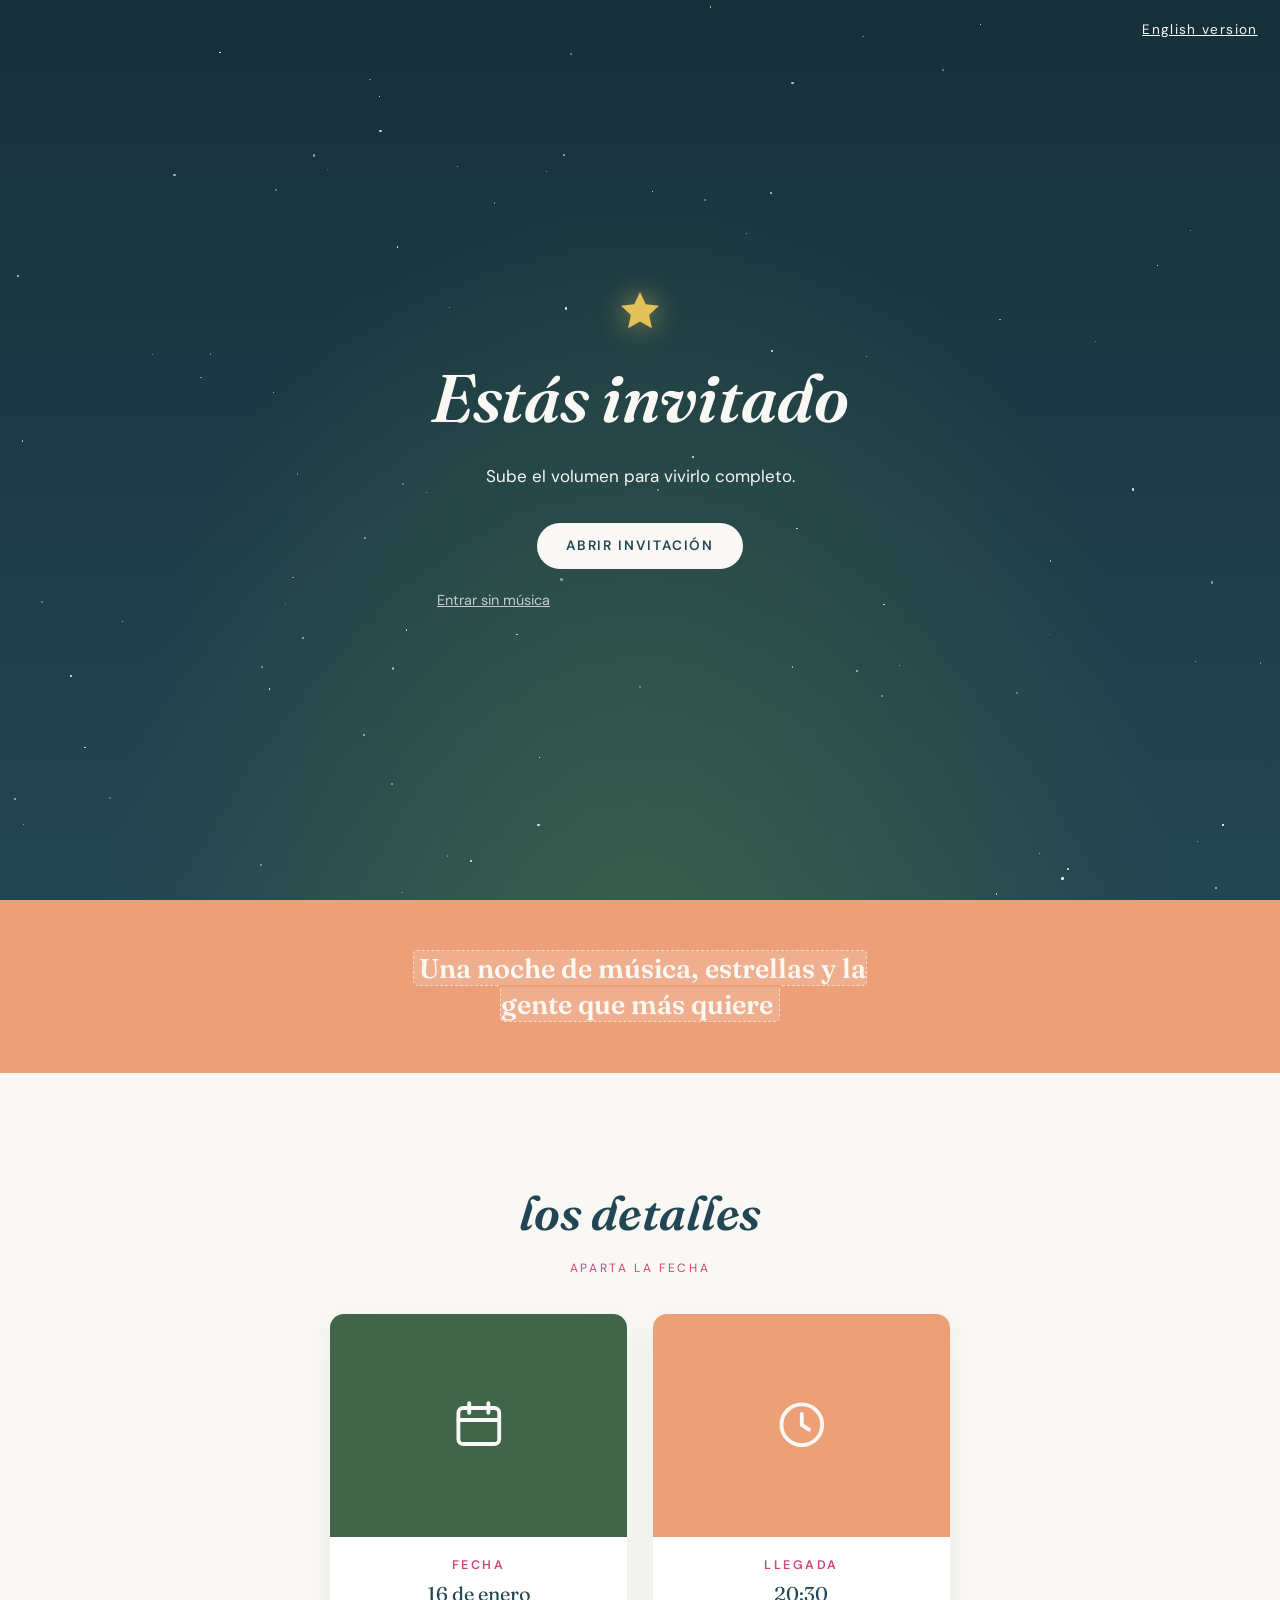
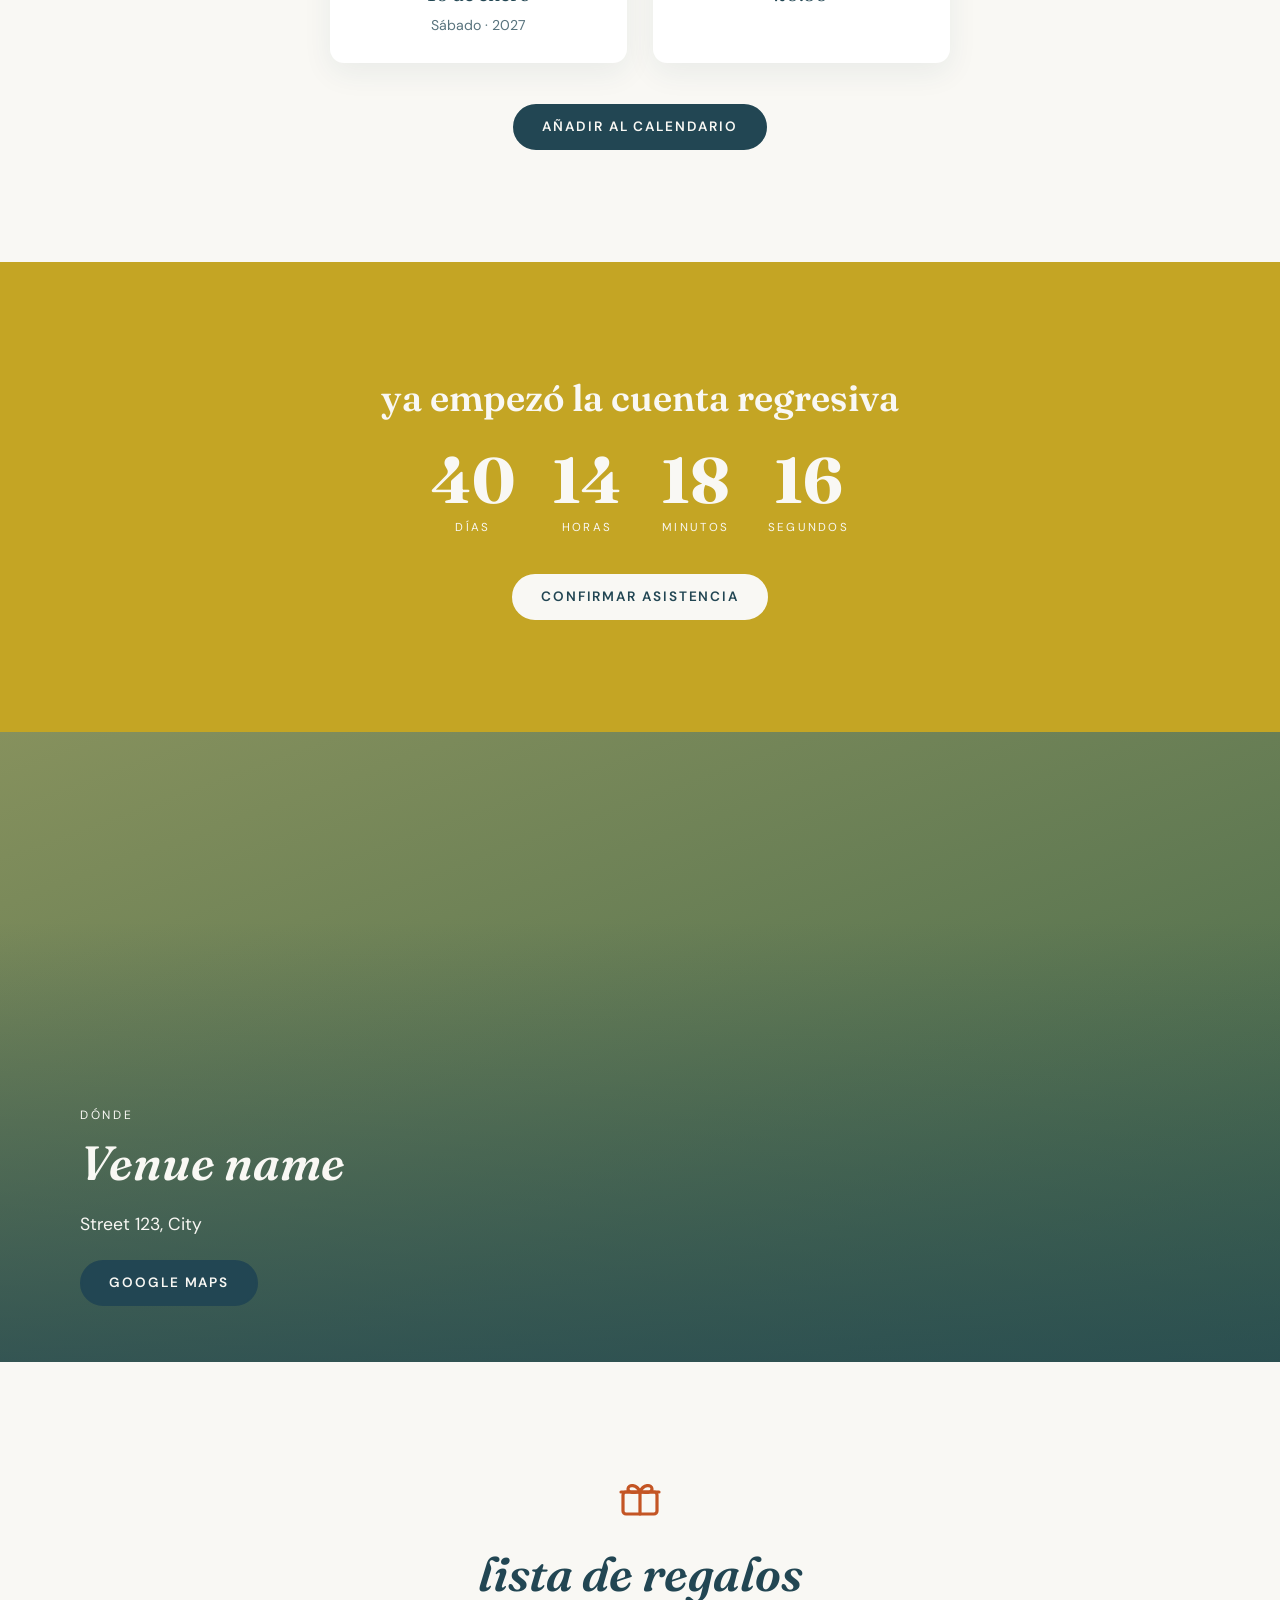
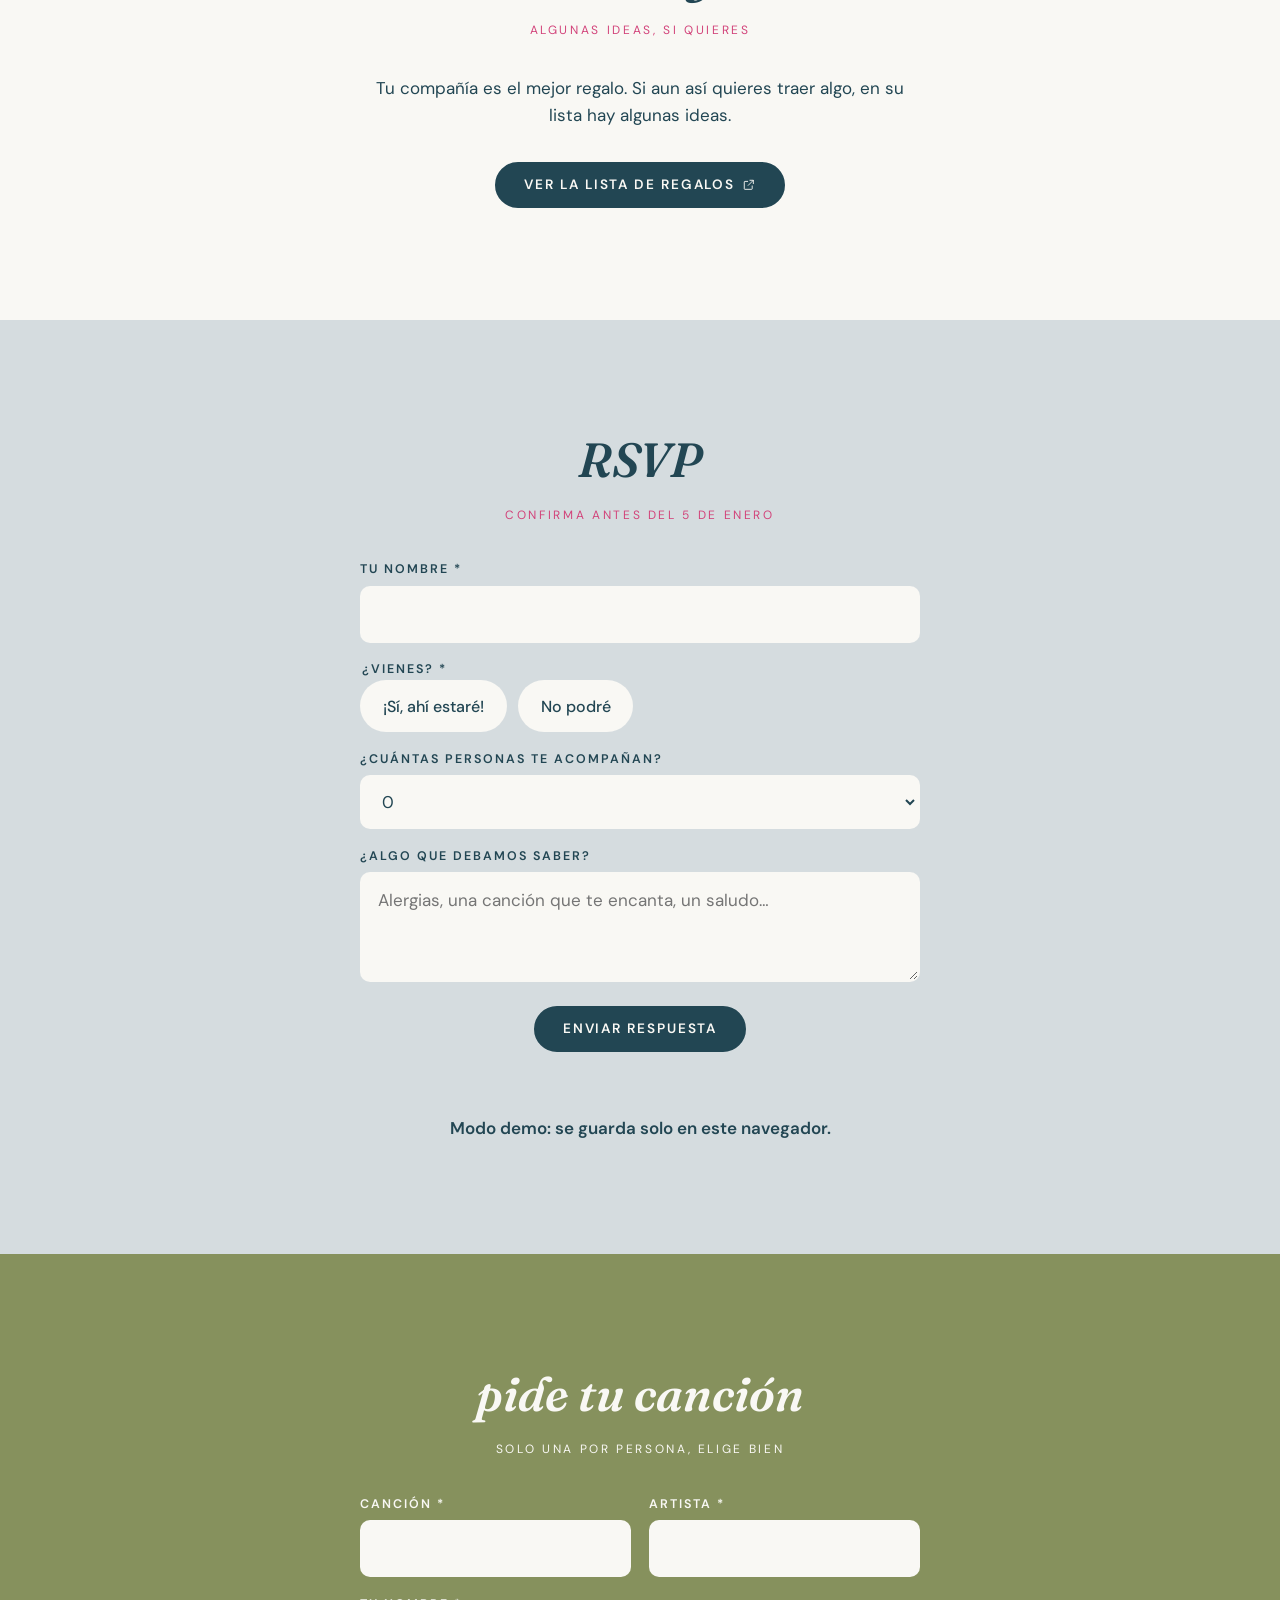
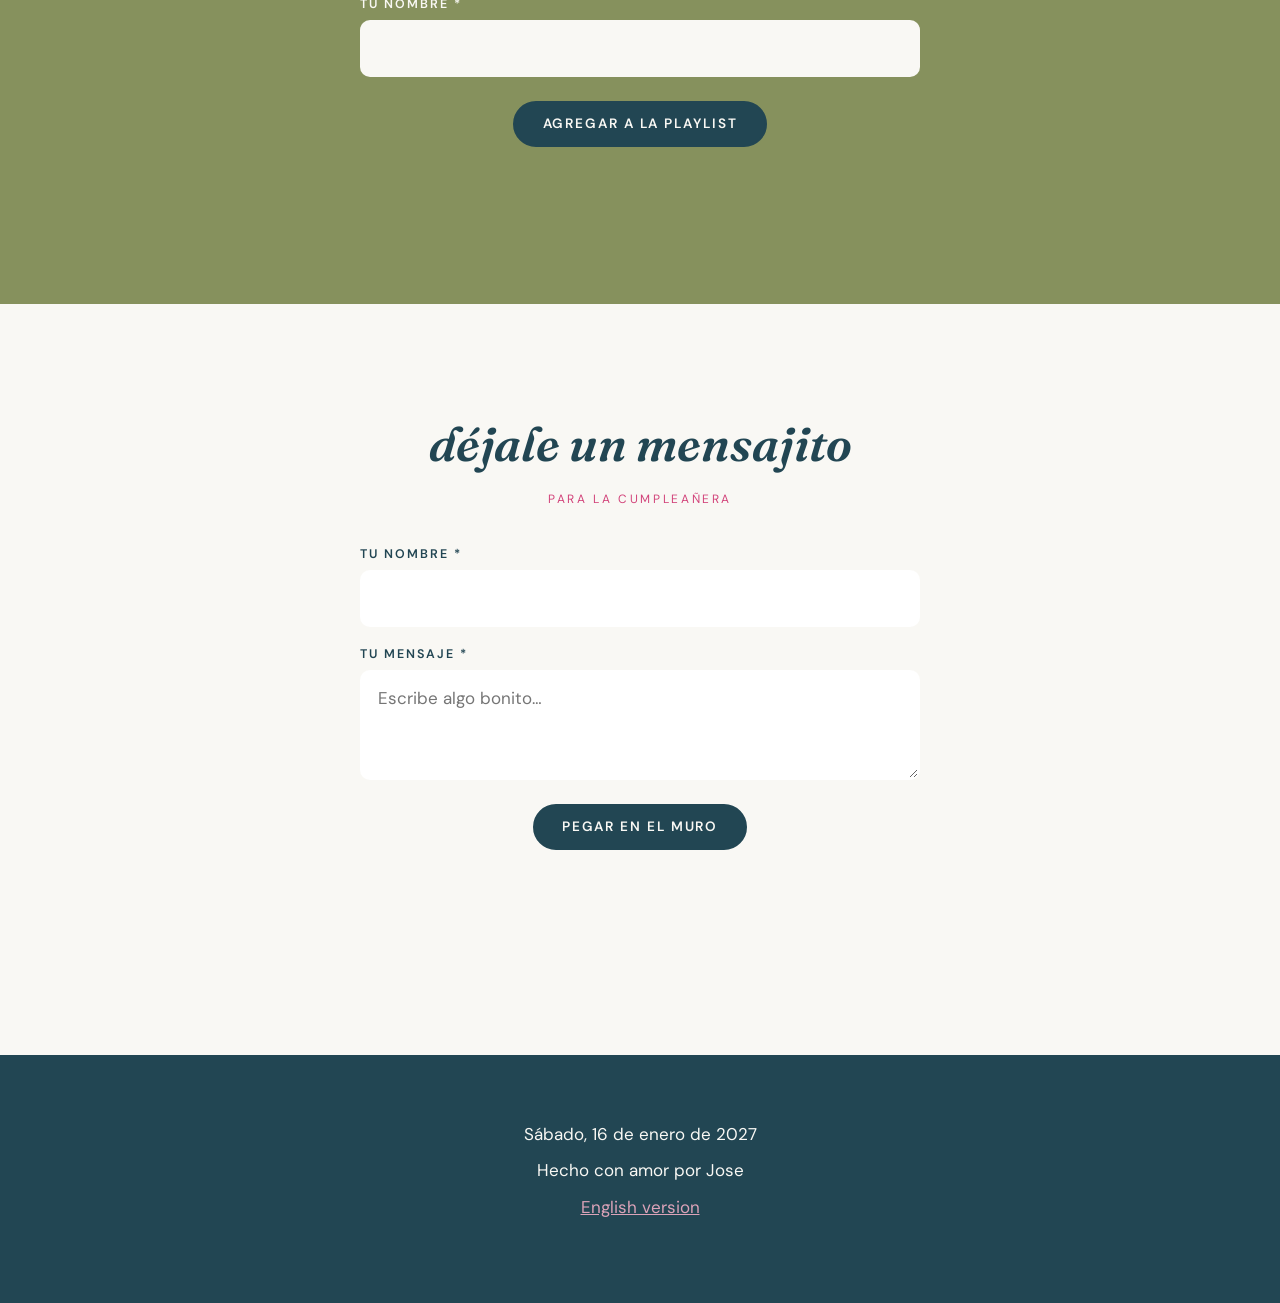
==== es/index.html @ b6fde1c5 "Night-sky landing, real event details, YouTube song, reCAPTCHA - Splash and hero: night sky with twi" ====
<!DOCTYPE html>
<html lang="es" data-root="../">
<head>
  <meta charset="utf-8">
  <meta name="viewport" content="width=device-width, initial-scale=1">
  <title>Cumpleaños de Gabs</title>
  <meta name="description" content="Estás invitado a celebrar el cumpleaños de Gabs.">
  <meta property="og:title" content="Cumpleaños de Gabs">
  <meta property="og:description" content="Estás invitado a celebrar el cumpleaños de Gabs.">
  <meta property="og:image" content="../assets/img/hero.jpg">
  <link rel="alternate" hreflang="en" href="../">
  <link rel="alternate" hreflang="es" href="../es/">
  <link rel="icon" href="data:image/svg+xml,%3Csvg xmlns='http://www.w3.org/2000/svg' viewBox='0 0 24 24'%3E%3Ccircle cx='12' cy='12' r='12' fill='%23224653'/%3E%3Cpath fill='%23E4C259' d='M12 4.5l2.2 4.6 5 .6-3.7 3.5 1 5L12 15.7l-4.5 2.5 1-5-3.7-3.5 5-.6z'/%3E%3C/svg%3E">
  <link rel="preconnect" href="https://fonts.googleapis.com">
  <link rel="preconnect" href="https://fonts.gstatic.com" crossorigin>
  <link href="https://fonts.googleapis.com/css2?family=DM+Sans:opsz,wght@9..40,400;9..40,500;9..40,600;9..40,700&family=Fraunces:ital,opsz,wght@0,9..144,500;0,9..144,600;1,9..144,500;1,9..144,600&display=swap" rel="stylesheet">
  <link rel="stylesheet" href="../styles.css">
</head>
<body>
  <!-- Shared icons, reused with <use href="#name"> -->
  <svg width="0" height="0" style="position:absolute" aria-hidden="true">
    <symbol id="star" viewBox="0 0 24 24"><path fill="currentColor" d="M12 2.5l2.9 6.1 6.6.8-4.9 4.6 1.3 6.6L12 17.3l-5.9 3.3 1.3-6.6-4.9-4.6 6.6-.8z"/></symbol>
    <symbol id="i-calendar" viewBox="0 0 24 24"><rect x="3.5" y="5" width="17" height="15" rx="2"/><path d="M3.5 10h17M8 3v4M16 3v4"/></symbol>
    <symbol id="i-clock" viewBox="0 0 24 24"><circle cx="12" cy="12" r="8.5"/><path d="M12 7.5V12l3 2"/></symbol>
    <symbol id="i-gift" viewBox="0 0 24 24"><rect x="3.5" y="9" width="17" height="11" rx="1.5"/><path d="M2.5 9h19M12 9v11M12 9c-1.5-4-6-4-6-1.5S10 9 12 9zm0 0c1.5-4 6-4 6-1.5S14 9 12 9z"/></symbol>
    <symbol id="i-check" viewBox="0 0 24 24"><circle cx="12" cy="12" r="9"/><path d="M8 12.5l2.7 2.7L16 9.8"/></symbol>
    <symbol id="i-note" viewBox="0 0 24 24"><path d="M9 18V5l11-2v13"/><circle cx="6.5" cy="18" r="2.5"/><circle cx="17.5" cy="16" r="2.5"/></symbol>
    <symbol id="i-external" viewBox="0 0 24 24"><path d="M14 4h6v6M20 4l-9 9M18 14v5a1 1 0 0 1-1 1H5a1 1 0 0 1-1-1V7a1 1 0 0 1 1-1h5"/></symbol>
  </svg>

  <!-- ===== Splash: the tap here is what lets the song play ===== -->
  <div class="splash" id="splash" role="dialog" aria-modal="true" aria-labelledby="splash-title">
    <div class="sky" data-stars="90" data-shooting="4" aria-hidden="true"></div>
    <a class="lang" href="../" hreflang="en">English version</a>
    <div>
      <svg class="star-icon" aria-hidden="true"><use href="#star"/></svg>
      <h1 id="splash-title">Estás invitado</h1>
      <p>Sube el volumen para vivirlo completo.</p>
      <button class="btn" id="enter" type="button">Abrir invitación</button>
      <button class="skip" id="enter-silent" type="button">Entrar sin música</button>
    </div>
  </div>

  <header class="topbar">
    <a class="brand" href="#top">Gabs</a>
    <nav aria-label="Secciones">
      <a href="#details">Detalles</a>
      <a href="#location">Ubicación</a>
      <a href="#gifts">Regalos</a>
      <a href="#rsvp">RSVP</a>
      <a href="#wall">Mensajitos</a>
      <a class="lang-switch" href="../" hreflang="en">EN</a>
    </nav>
  </header>

  <button class="music-btn paused" id="music-btn" type="button" aria-label="Reproducir o pausar la música" aria-pressed="false" hidden>
    <span class="bars" aria-hidden="true"><i></i><i></i><i></i></span>
  </button>

  <main id="top">
    <!-- ===== Portada ===== -->
    <section class="hero">
      <div class="hero-bg" aria-hidden="true"></div>
      <div class="sky" data-stars="70" data-shooting="3" aria-hidden="true"></div>
      <div class="hero-inner">
        <p class="kicker reveal">Acompáñanos a celebrar</p>
        <h1 class="reveal zoom" style="--i:1">Gabs</h1>
        <p class="sub reveal" style="--i:2"><span data-cfg="fullDate">Fecha por anunciar</span></p>
        <a class="btn ghost reveal" style="--i:3" href="#rsvp">Confirmar</a>
      </div>
      <a class="scroll-cue" href="#details" aria-label="Bajar">
        <svg viewBox="0 0 24 24" fill="none" stroke="currentColor" stroke-width="2" stroke-linecap="round" stroke-linejoin="round"><path d="M6 9l6 6 6-6"/></svg>
      </a>
    </section>

    <!-- ===== Tagline band ===== -->
    <section class="band band-honey">
      <div class="wrap">
        <p class="big reveal"><span class="ph">Una noche de música, estrellas y la gente que más quiere</span></p>
      </div>
    </section>

    <!-- ===== Details ===== -->
    <section class="pad" id="details">
      <div class="wrap">
        <h2 class="reveal">los detalles</h2>
        <span class="eyebrow reveal">aparta la fecha</span>
        <div class="cards">
          <article class="card reveal" style="--i:0">
            <div class="card-top"><svg class="icon" aria-hidden="true"><use href="#i-calendar"/></svg></div>
            <div class="card-body">
              <h3>Fecha</h3>
              <p data-cfg="date">Fecha por anunciar</p>
              <small data-cfg="weekday"></small>
            </div>
          </article>
          <article class="card reveal" style="--i:1">
            <div class="card-top"><svg class="icon" aria-hidden="true"><use href="#i-clock"/></svg></div>
            <div class="card-body">
              <h3>Llegada</h3>
              <p data-cfg="time">Hora por anunciar</p>
              <small class="until">hasta las <span data-cfg="timeEnd"></span></small>
            </div>
          </article>
        </div>
        <div class="details-cta reveal">
          <button class="btn" id="add-cal" type="button">Añadir al calendario</button>
        </div>
      </div>
    </section>

    <!-- ===== Countdown band ===== -->
    <section class="band band-gorse pad">
      <div class="wrap">
        <p class="big reveal">ya empezó la cuenta regresiva</p>
        <div class="countdown" id="countdown" aria-live="off"></div>
        <a class="btn reveal" href="#rsvp">Confirmar asistencia</a>
      </div>
    </section>

    <!-- ===== Location ===== -->
    <section id="location">
      <div class="location-photo">
        <div class="wrap">
          <span class="eyebrow reveal from-left">dónde</span>
          <h2 class="reveal from-left" style="--i:1" data-cfg="venue">Nombre del lugar</h2>
          <p class="reveal from-left" style="--i:2" data-cfg="address">Dirección por anunciar</p>
          <div class="btn-row reveal from-left" style="--i:3">
            <a class="btn" id="gmaps" href="#" target="_blank" rel="noopener">Google Maps</a>
            <a class="btn ghost" id="waze" href="#" target="_blank" rel="noopener">Waze</a>
          </div>
        </div>
      </div>
      <iframe class="map" id="map" title="Mapa de la fiesta" loading="lazy" referrerpolicy="no-referrer-when-downgrade"></iframe>
    </section>

    <!-- ===== Gifts ===== -->
    <section id="gifts" class="pad">
      <div class="wrap gifts-box">
        <svg class="icon gift-icon reveal pop" aria-hidden="true"><use href="#i-gift"/></svg>
        <h2 class="reveal">lista de regalos</h2>
        <span class="eyebrow reveal">algunas ideas, si quieres</span>
        <p class="reveal">Tu compañía es el mejor regalo. Si aun así quieres traer algo, en su lista hay algunas ideas.</p>
        <a class="btn reveal" id="wishlist-link" href="#" target="_blank" rel="noopener">Ver la lista de regalos <svg class="icon" aria-hidden="true"><use href="#i-external"/></svg></a>
      </div>
    </section>

    <!-- ===== RSVP ===== -->
    <section id="rsvp" class="band-birch pad">
      <div class="wrap form-box">
        <h2 class="reveal">RSVP</h2>
        <span class="eyebrow reveal">confirma antes del <span data-cfg="rsvpBy"></span></span>
        <form class="form reveal" id="rsvp-form" novalidate>
          <div class="field">
            <label for="rsvp-name">Tu nombre *</label>
            <input id="rsvp-name" name="name" required maxlength="80" autocomplete="name">
          </div>
          <fieldset class="field">
            <legend>¿Vienes? *</legend>
            <div class="choices">
              <label><input type="radio" name="attending" value="yes" required><span>¡Sí, ahí estaré!</span></label>
              <label><input type="radio" name="attending" value="no"><span>No podré</span></label>
            </div>
          </fieldset>
          <div class="field" id="rsvp-guests-field">
            <label for="rsvp-guests">¿Cuántas personas te acompañan?</label>
            <select id="rsvp-guests" name="guests">
              <option value="0">0</option><option value="1">1</option><option value="2">2</option><option value="3">3</option><option value="4">4</option>
            </select>
          </div>
          <div class="field">
            <label for="rsvp-note">¿Algo que debamos saber?</label>
            <textarea id="rsvp-note" name="note" maxlength="500" placeholder="Alergias, una canción que te encanta, un saludo…"></textarea>
          </div>
          <div class="captcha"></div>
          <button class="btn" type="submit">Enviar respuesta</button>
          <p class="form-msg" aria-live="polite"></p>
          <p class="form-msg demo-note" hidden></p>
        </form>
        <div class="thanks" aria-live="polite">
          <svg class="icon" aria-hidden="true"><use href="#i-check"/></svg>
          <h2>¡gracias!</h2>
          <p>Tu respuesta quedó guardada. ¡Nos vemos pronto!</p>
        </div>
      </div>
    </section>

    <!-- ===== Song requests ===== -->
    <section id="songs" class="band-willow pad">
      <div class="wrap form-box">
        <h2 class="reveal">pide tu canción</h2>
        <span class="eyebrow reveal">solo una por persona, elige bien</span>
        <form class="form reveal" id="song-form" novalidate>
          <div class="row">
            <div class="field">
              <label for="song-title">Canción *</label>
              <input id="song-title" name="title" required maxlength="100">
            </div>
            <div class="field">
              <label for="song-artist">Artista *</label>
              <input id="song-artist" name="artist" required maxlength="100">
            </div>
          </div>
          <div class="field">
            <label for="song-name">Tu nombre *</label>
            <input id="song-name" name="name" required maxlength="80" autocomplete="name">
          </div>
          <div class="captcha"></div>
          <button class="btn" type="submit">Agregar a la playlist</button>
          <p class="form-msg" aria-live="polite"></p>
        </form>
        <div class="thanks" aria-live="polite">
          <svg class="icon" aria-hidden="true"><use href="#i-check"/></svg>
          <p>Tu canción ya está en la lista. ¡Nos vemos en la pista!</p>
        </div>
        <ul class="song-list" id="song-list" aria-label="Canciones pedidas"></ul>
      </div>
    </section>

    <!-- ===== Note wall ===== -->
    <section id="wall" class="pad">
      <div class="wrap">
        <h2 class="reveal">déjale un mensajito</h2>
        <span class="eyebrow reveal">para la cumpleañera</span>
        <form class="form wall-form reveal" id="wall-form" novalidate>
          <div class="field">
            <label for="wall-name">Tu nombre *</label>
            <input id="wall-name" name="name" required maxlength="80" autocomplete="name">
          </div>
          <div class="field">
            <label for="wall-msg">Tu mensaje *</label>
            <textarea id="wall-msg" name="message" required maxlength="400" placeholder="Escribe algo bonito…"></textarea>
          </div>
          <div class="captcha"></div>
          <button class="btn" type="submit">Pegar en el muro</button>
          <p class="form-msg" aria-live="polite"></p>
        </form>
        <div class="wall" id="wall-notes"></div>
      </div>
    </section>
  </main>

  <footer class="site-footer">
    <p data-cfg="fullDate">Fecha por anunciar</p>
    <p>Hecho con amor por Jose</p>
    <p><a href="../" hreflang="en">English version</a></p>
  </footer>

  <script src="../config.js"></script>
  <script src="../main.js"></script>
</body>
</html>
---- styles.css ----
/* ==========================================================
   Gabs' birthday — styles
   Palette (from the reference card)
   ========================================================== */
:root {
  --hawthorn: #F9F8F4;   /* page background, cards */
  --ivy: #40654A;        /* location, card, focus */
  --gorse: #C4A524;      /* countdown band */
  --cowslip: #E4C259;    /* card, song icons */
  --birch: #D5DCDF;      /* RSVP band */
  --honeysuckle: #ED9F77;/* tagline band, card */
  --dogrose: #DCA3B9;    /* accent: footer links */
  --blackthorn: #224653; /* PRIMARY: headings, buttons, text, footer */
  --foxglove: #D2437A;   /* ACCENT only: eyebrows, hovers, small details */
  --willow: #86915D;     /* song band */
  --rowan: #E65855;      /* hover, accents */
  --copper: #C45524;     /* about heading */

  --font-display: "Fraunces", Georgia, serif;
  --font-body: "DM Sans", system-ui, sans-serif;
  --max: 1120px;
  --radius: 14px;
}

*, *::before, *::after { box-sizing: border-box; }
html { scroll-behavior: smooth; }
body {
  margin: 0;
  font-family: var(--font-body);
  font-size: 17px;
  line-height: 1.6;
  color: var(--blackthorn);
  background: var(--hawthorn);
  -webkit-font-smoothing: antialiased;
}
body.locked { overflow: hidden; }
img { max-width: 100%; display: block; }
[hidden] { display: none !important; }
a { color: var(--blackthorn); }
a:hover { color: var(--foxglove); }

h1, h2, h3 { font-family: var(--font-display); font-weight: 600; line-height: 1.15; margin: 0 0 .4em; }
h2 { font-size: clamp(2rem, 4.5vw, 3rem); font-style: italic; color: var(--blackthorn); text-align: center; }
.eyebrow {
  display: block; text-align: center; text-transform: uppercase;
  letter-spacing: .22em; font-size: .75rem; color: var(--foxglove); opacity: .8; margin-bottom: 2.2rem;
}
.wrap { width: min(var(--max), 100% - 2.5rem); margin-inline: auto; }
section { position: relative; }
.pad { padding: clamp(4rem, 9vw, 7rem) 0; }

/* ---------- buttons ---------- */
.btn {
  display: inline-flex; align-items: center; gap: .5em;
  font: 600 .85rem/1 var(--font-body); letter-spacing: .14em; text-transform: uppercase;
  padding: 1.05em 2em; border-radius: 999px; border: 2px solid var(--blackthorn);
  background: var(--blackthorn); color: var(--hawthorn); cursor: pointer; text-decoration: none;
  transition: transform .25s ease, background .25s ease, border-color .25s ease, color .25s ease;
}
.btn:hover { background: var(--foxglove); border-color: var(--foxglove); color: var(--hawthorn); transform: translateY(-2px); }
.btn.ghost { background: transparent; color: inherit; border-color: currentColor; }
.btn.ghost:hover { background: var(--hawthorn); color: var(--blackthorn); border-color: var(--hawthorn); }
.btn:disabled { opacity: .55; cursor: wait; transform: none; }
.btn-row { display: flex; flex-wrap: wrap; gap: .8rem; justify-content: center; }

/* ---------- icons ---------- */
.icon, .star-icon { width: 1em; height: 1em; display: inline-block; }
.icon { fill: none; stroke: currentColor; stroke-width: 1.6; stroke-linecap: round; stroke-linejoin: round; }

/* ---------- splash ---------- */
.splash {
  position: fixed; inset: 0; z-index: 100;
  display: grid; place-items: center; text-align: center; padding: 2rem;
  color: var(--hawthorn);
  background:
    radial-gradient(ellipse at 50% 115%, rgba(64, 101, 74, .85), transparent 60%),
    linear-gradient(180deg, #16303a, var(--blackthorn));
  overflow: hidden;
  transition: opacity .9s ease, visibility .9s ease;
}
.splash > div:not(.sky) { position: relative; z-index: 1; }
.splash.gone { opacity: 0; visibility: hidden; }
.splash .star-icon { font-size: 3rem; color: var(--cowslip); filter: drop-shadow(0 0 14px rgba(228, 194, 89, .7)); animation: glow 3s ease-in-out infinite; }
@keyframes glow { 50% { transform: scale(1.12); filter: drop-shadow(0 0 22px rgba(228, 194, 89, .95)); } }
.splash h1 { font-size: clamp(2.4rem, 7vw, 4.2rem); font-style: italic; color: var(--hawthorn); margin-top: 1rem; }
.splash p { margin: 0 0 2rem; }
.splash .skip { display: block; margin-top: 1.2rem; background: none; border: 0; color: var(--hawthorn); opacity: .75; text-decoration: underline; cursor: pointer; font: inherit; font-size: .9rem; }
.splash .lang { position: absolute; z-index: 1; top: 1.2rem; right: 1.4rem; font-size: .85rem; letter-spacing: .1em; color: var(--hawthorn); }
.splash .btn { background: var(--hawthorn); border-color: var(--hawthorn); color: var(--blackthorn); }
.splash .btn:hover { background: var(--foxglove); border-color: var(--foxglove); color: var(--hawthorn); }

/* ---------- night sky (stars added by main.js) ---------- */
.sky { position: absolute; inset: 0; overflow: hidden; pointer-events: none; z-index: 0; }
.sky .star { position: absolute; width: var(--s); height: var(--s); border-radius: 50%; background: #fff; opacity: var(--o); animation: twinkle var(--d) ease-in-out infinite; }
.sky .shooting {
  position: absolute; width: 150px; height: 2px; border-radius: 2px; opacity: 0;
  background: linear-gradient(90deg, #fff, rgba(228, 194, 89, .6) 30%, transparent);
  animation: shoot var(--dur) linear infinite;
}
@keyframes twinkle { 50% { opacity: .12; } }
@keyframes shoot {
  0% { opacity: 0; transform: rotate(-32deg) translateX(0); }
  2% { opacity: 1; }
  14% { opacity: 0; transform: rotate(-32deg) translateX(-560px); }
  100% { opacity: 0; transform: rotate(-32deg) translateX(-560px); }
}

/* ---------- top bar ---------- */
.topbar {
  position: fixed; top: 0; left: 0; right: 0; z-index: 50;
  display: flex; justify-content: space-between; align-items: center;
  padding: .9rem 1.4rem; color: var(--hawthorn);
  transition: background .4s ease, color .4s ease, box-shadow .4s ease;
}
.topbar.solid { background: rgba(249, 248, 244, .94); color: var(--blackthorn); box-shadow: 0 2px 18px rgba(34, 70, 83, .08); backdrop-filter: blur(6px); }
.topbar .brand { font-family: var(--font-display); font-style: italic; font-size: 1.35rem; color: inherit; text-decoration: none; }
.topbar nav { display: flex; gap: 1.3rem; align-items: center; font-size: .8rem; letter-spacing: .14em; text-transform: uppercase; }
.topbar nav a { color: inherit; text-decoration: none; }
.topbar nav a:hover { color: var(--foxglove); }
.topbar .lang-switch { border: 1.5px solid currentColor; border-radius: 999px; padding: .3em .9em; }
@media (max-width: 760px) { .topbar nav a:not(.lang-switch) { display: none; } }

/* ---------- music button ---------- */
.music-btn {
  position: fixed; right: 1.2rem; bottom: 1.2rem; z-index: 60;
  width: 52px; height: 52px; border-radius: 50%; border: 0;
  background: var(--blackthorn); color: var(--hawthorn); cursor: pointer;
  display: grid; place-items: center; box-shadow: 0 6px 20px rgba(34, 70, 83, .35);
  transition: transform .2s ease, background .2s ease;
}
.music-btn:hover { transform: scale(1.07); background: var(--foxglove); }
.music-btn svg { width: 22px; height: 22px; }
.music-btn .bars { display: flex; gap: 3px; align-items: flex-end; height: 18px; }
.music-btn .bars i { width: 3px; background: currentColor; border-radius: 2px; animation: eq 1s ease-in-out infinite; }
.music-btn .bars i:nth-child(2) { animation-delay: .2s; }
.music-btn .bars i:nth-child(3) { animation-delay: .4s; }
.music-btn.paused .bars i { animation: none; height: 4px; }
@keyframes eq { 0%, 100% { height: 5px; } 50% { height: 18px; } }

/* ---------- hero / portada ---------- */
.hero {
  min-height: 100vh; min-height: 100svh; overflow: hidden;
  display: grid; place-items: center; text-align: center; color: var(--hawthorn);
}
.hero-bg {
  position: absolute; inset: -8% 0; z-index: 0; will-change: transform;
  /* Your photo goes first; if it is missing, the painted placeholder shows. */
  background:
    linear-gradient(rgba(34, 70, 83, .12), rgba(34, 70, 83, .3)),
    url("assets/img/hero.jpg") center / cover no-repeat,
    radial-gradient(ellipse at 82% 18%, rgba(228, 194, 89, .45), transparent 45%),
    radial-gradient(ellipse at 12% 88%, rgba(237, 159, 119, .4), transparent 50%),
    linear-gradient(175deg, #16303a 5%, var(--blackthorn) 45%, var(--ivy) 100%);
}
.hero-inner { position: relative; z-index: 1; padding: 6rem 1.5rem 4rem; }
.hero .kicker { text-transform: uppercase; letter-spacing: .3em; font-size: .8rem; }
.hero h1 { font-size: clamp(4.5rem, 16vw, 10rem); font-style: italic; font-weight: 500; margin: .1em 0; text-shadow: 0 4px 30px rgba(34, 70, 83, .25); }
.hero .sub { font-family: var(--font-display); font-size: clamp(1.2rem, 3vw, 1.7rem); margin: 0 0 2rem; }
.scroll-cue { position: absolute; bottom: 1.8rem; left: 50%; transform: translateX(-50%); z-index: 1; color: var(--hawthorn); animation: bob 2.2s ease-in-out infinite; }
.scroll-cue svg { width: 28px; height: 28px; }
@keyframes bob { 0%, 100% { transform: translate(-50%, 0); } 50% { transform: translate(-50%, 8px); } }

/* ---------- color bands ---------- */
.band { text-align: center; color: var(--hawthorn); overflow: hidden; }
.band p.big { font-family: var(--font-display); font-size: clamp(1.4rem, 3.4vw, 2.3rem); font-weight: 600; max-width: 26ch; margin: 0 auto 1.6rem; line-height: 1.3; }
.band-honey { background: var(--honeysuckle); padding: 3.2rem 0; }
.band-honey p.big { margin-bottom: 0; font-size: clamp(1.2rem, 2.6vw, 1.7rem); }
.band-gorse { background: var(--gorse); }
@keyframes spin { to { transform: rotate(360deg); } }

.countdown { display: flex; justify-content: center; gap: clamp(.8rem, 3vw, 2.2rem); margin: 0 0 2.2rem; }
.countdown div { min-width: 4.6rem; }
.countdown b { display: block; font-family: var(--font-display); font-size: clamp(2.4rem, 7vw, 4rem); line-height: 1; }
.countdown span { font-size: .72rem; letter-spacing: .2em; text-transform: uppercase; }
.band-gorse .btn { background: var(--hawthorn); border-color: var(--hawthorn); color: var(--blackthorn); }
.band-gorse .btn:hover { background: var(--blackthorn); border-color: var(--blackthorn); color: var(--hawthorn); }

/* ---------- details cards ---------- */
.cards { display: grid; grid-template-columns: repeat(2, 1fr); gap: 1.6rem; max-width: 620px; margin: 0 auto; }
.card {
  background: #fff; border-radius: var(--radius); overflow: hidden; text-align: center;
  box-shadow: 0 10px 30px rgba(34, 70, 83, .07);
  transition: transform .3s ease, box-shadow .3s ease;
}
.card:hover { transform: translateY(-6px); box-shadow: 0 18px 40px rgba(34, 70, 83, .12); }
.card .card-top { aspect-ratio: 4 / 3; display: grid; place-items: center; font-size: 3.6rem; }
.card:nth-child(1) .card-top { background: var(--ivy); color: var(--hawthorn); }
.card:nth-child(2) .card-top { background: var(--honeysuckle); color: var(--hawthorn); }
.card:nth-child(3) .card-top { background: var(--cowslip); color: var(--blackthorn); }
.card .card-body { padding: 1.3rem 1rem 1.6rem; }
.card h3 { font-size: .78rem; font-family: var(--font-body); letter-spacing: .2em; text-transform: uppercase; color: var(--foxglove); margin-bottom: .5em; } /* accent */
.card p { margin: 0; font-family: var(--font-display); font-size: 1.25rem; }
.card small { display: block; margin-top: .3em; opacity: .75; }
.details-cta { text-align: center; margin-top: 2.6rem; }
@media (max-width: 760px) { .cards { grid-template-columns: 1fr; max-width: 360px; } }

/* ---------- location ---------- */
.location-photo {
  min-height: 70vh; display: flex; align-items: flex-end; color: var(--hawthorn);
  background:
    linear-gradient(180deg, transparent 30%, rgba(34, 70, 83, .7)),
    url("assets/img/venue.jpg") center / cover no-repeat,
    linear-gradient(160deg, var(--willow), var(--ivy));
}
.location-photo .wrap { padding: 3.5rem 0; }
.location-photo h2 { text-align: left; color: var(--hawthorn); }
.location-photo .eyebrow { text-align: left; color: var(--hawthorn); margin-bottom: .6rem; }
.location-photo p { max-width: 36ch; font-size: 1.1rem; margin: 0 0 1.4rem; }
.location-photo .btn-row { justify-content: flex-start; }
.map { width: 100%; height: 380px; border: 0; display: block; filter: saturate(.85); }


/* ---------- gifts ---------- */
.gifts-box { text-align: center; }
.gifts-box .gift-icon { font-size: 3rem; color: var(--copper); margin-bottom: 1rem; }
.gifts-box p { max-width: 44ch; margin: 0 auto 2rem; }

/* ---------- forms ---------- */
.band-birch { background: var(--birch); }
.band-willow { background: var(--willow); color: var(--hawthorn); }
.band-willow h2, .band-willow .eyebrow { color: var(--hawthorn); }
.form { max-width: 560px; margin: 0 auto; display: grid; gap: 1.1rem; }
.form .row { display: grid; grid-template-columns: 1fr 1fr; gap: 1.1rem; }
@media (max-width: 560px) { .form .row { grid-template-columns: 1fr; } }
.field { display: grid; gap: .35rem; }
.field label, .field legend { font-size: .78rem; letter-spacing: .16em; text-transform: uppercase; font-weight: 600; }
.field input, .field textarea, .field select {
  font: inherit; color: var(--blackthorn); background: var(--hawthorn);
  border: 2px solid transparent; border-radius: 10px; padding: .8rem 1rem; width: 100%;
  transition: border-color .2s ease, box-shadow .2s ease;
}
.field textarea { min-height: 110px; resize: vertical; }
.field input:focus, .field textarea:focus, .field select:focus { outline: none; border-color: var(--ivy); box-shadow: 0 0 0 4px rgba(64, 101, 74, .18); }
fieldset.field { border: 0; padding: 0; margin: 0; }
.choices { display: flex; gap: .7rem; flex-wrap: wrap; }
.choices label { text-transform: none; letter-spacing: 0; font-size: 1rem; font-weight: 500; }
.choices input { position: absolute; opacity: 0; pointer-events: none; }
.choices span { display: inline-block; padding: .7rem 1.3rem; border-radius: 999px; background: var(--hawthorn); cursor: pointer; border: 2px solid transparent; transition: all .2s ease; }
.choices input:checked + span { background: var(--blackthorn); color: var(--hawthorn); }
.choices input:focus-visible + span { border-color: var(--ivy); }
.form .btn { justify-self: center; margin-top: .4rem; }
.captcha { justify-self: center; min-height: 78px; }
.yt-box { position: fixed; left: -9999px; top: 0; width: 200px; height: 200px; overflow: hidden; pointer-events: none; }
.form-msg { text-align: center; min-height: 1.6em; margin: 0; font-weight: 600; }
.form-msg.ok { color: var(--ivy); }
.form-msg.err { color: var(--rowan); }
.band-willow .form-msg.ok, .band-willow .form-msg.err { color: var(--hawthorn); }
.thanks { text-align: center; display: none; }
.thanks .icon { font-size: 3.2rem; color: var(--ivy); }
.band-willow .thanks .icon { color: var(--hawthorn); }
.done .thanks { display: block; }
.done form { display: none; }

/* song list */
.song-list { list-style: none; padding: 0; margin: 2.6rem auto 0; max-width: 560px; display: grid; gap: .55rem; }
.song-list li { display: flex; align-items: center; gap: .8rem; background: rgba(249, 248, 244, .14); border-radius: 10px; padding: .7rem 1rem; }
.song-list li .icon { font-size: 1.3rem; color: var(--cowslip); flex: none; }
.song-list li b { font-weight: 600; }
.song-list li small { margin-left: auto; opacity: .8; white-space: nowrap; }

/* ---------- wall ---------- */
.wall-form { max-width: 560px; margin: 0 auto 3rem; }
.wall-form .field input, .wall-form .field textarea { background: #fff; }
.wall { columns: 3 260px; column-gap: 1.4rem; }
.note {
  break-inside: avoid; margin: 0 0 1.4rem; padding: 1.4rem 1.3rem 1.1rem; border-radius: 6px;
  box-shadow: 0 8px 22px rgba(34, 70, 83, .1); position: relative; transform: rotate(var(--tilt, 0deg));
}
.note::before { content: ""; position: absolute; top: -9px; left: 50%; width: 18px; height: 18px; margin-left: -9px; border-radius: 50%; background: var(--foxglove); box-shadow: 0 2px 4px rgba(0, 0, 0, .2); }
.note p { margin: 0 0 .7rem; font-family: var(--font-display); font-size: 1.12rem; line-height: 1.45; white-space: pre-wrap; word-wrap: break-word; }
.note footer { font-size: .8rem; letter-spacing: .1em; text-transform: uppercase; font-weight: 700; }
.note.c0 { background: #F6DCE6; }
.note.c1 { background: #FBE0D2; }
.note.c2 { background: #F7ECC6; }
.note.c3 { background: #E3E8D4; }
.note.c4 { background: #E6EBED; }

/* ---------- footer ---------- */
.site-footer { background: var(--blackthorn); color: var(--hawthorn); text-align: center; padding: 3.5rem 1rem 4.5rem; }
.site-footer p { margin: .6rem 0; }
.site-footer a { color: var(--dogrose); }

/* ---------- placeholders (remove once real content is in) ---------- */
.ph { background: rgba(230, 88, 85, .12); outline: 1px dashed rgba(230, 88, 85, .6); border-radius: 4px; padding: 0 .2em; }
.band .ph, .hero .ph, .location-photo .ph, .band-willow .ph { background: rgba(249, 248, 244, .18); outline-color: rgba(249, 248, 244, .7); }

/* ==========================================================
   Scroll animations
   JS adds .in when an element enters the viewport.
   ========================================================== */
.js .reveal { opacity: 0; transform: translateY(32px); transition: opacity .9s ease, transform .9s cubic-bezier(.2, .7, .2, 1); transition-delay: calc(var(--i, 0) * 120ms); }
.js .reveal.from-left { transform: translateX(-48px); }
.js .reveal.from-right { transform: translateX(48px); }
.js .reveal.zoom { transform: scale(.92); }
.js .reveal.pop { transform: scale(.3) rotate(-120deg); }
.js .reveal.in { opacity: 1; transform: none; }
.js .note.reveal { transform: translateY(-30px) rotate(calc(var(--tilt, 0deg) * 4)); }
.js .note.reveal.in { transform: rotate(var(--tilt, 0deg)); }

@media (prefers-reduced-motion: reduce) {
  *, *::before, *::after { animation: none !important; transition: none !important; scroll-behavior: auto !important; }
  .js .reveal { opacity: 1; transform: none; }
}

/* ---------- small screens ---------- */
@media (max-width: 760px) {
  .card .card-top { aspect-ratio: 16 / 7; font-size: 3rem; }
  .countdown div { min-width: 3.6rem; }
  .map { height: 300px; }
}
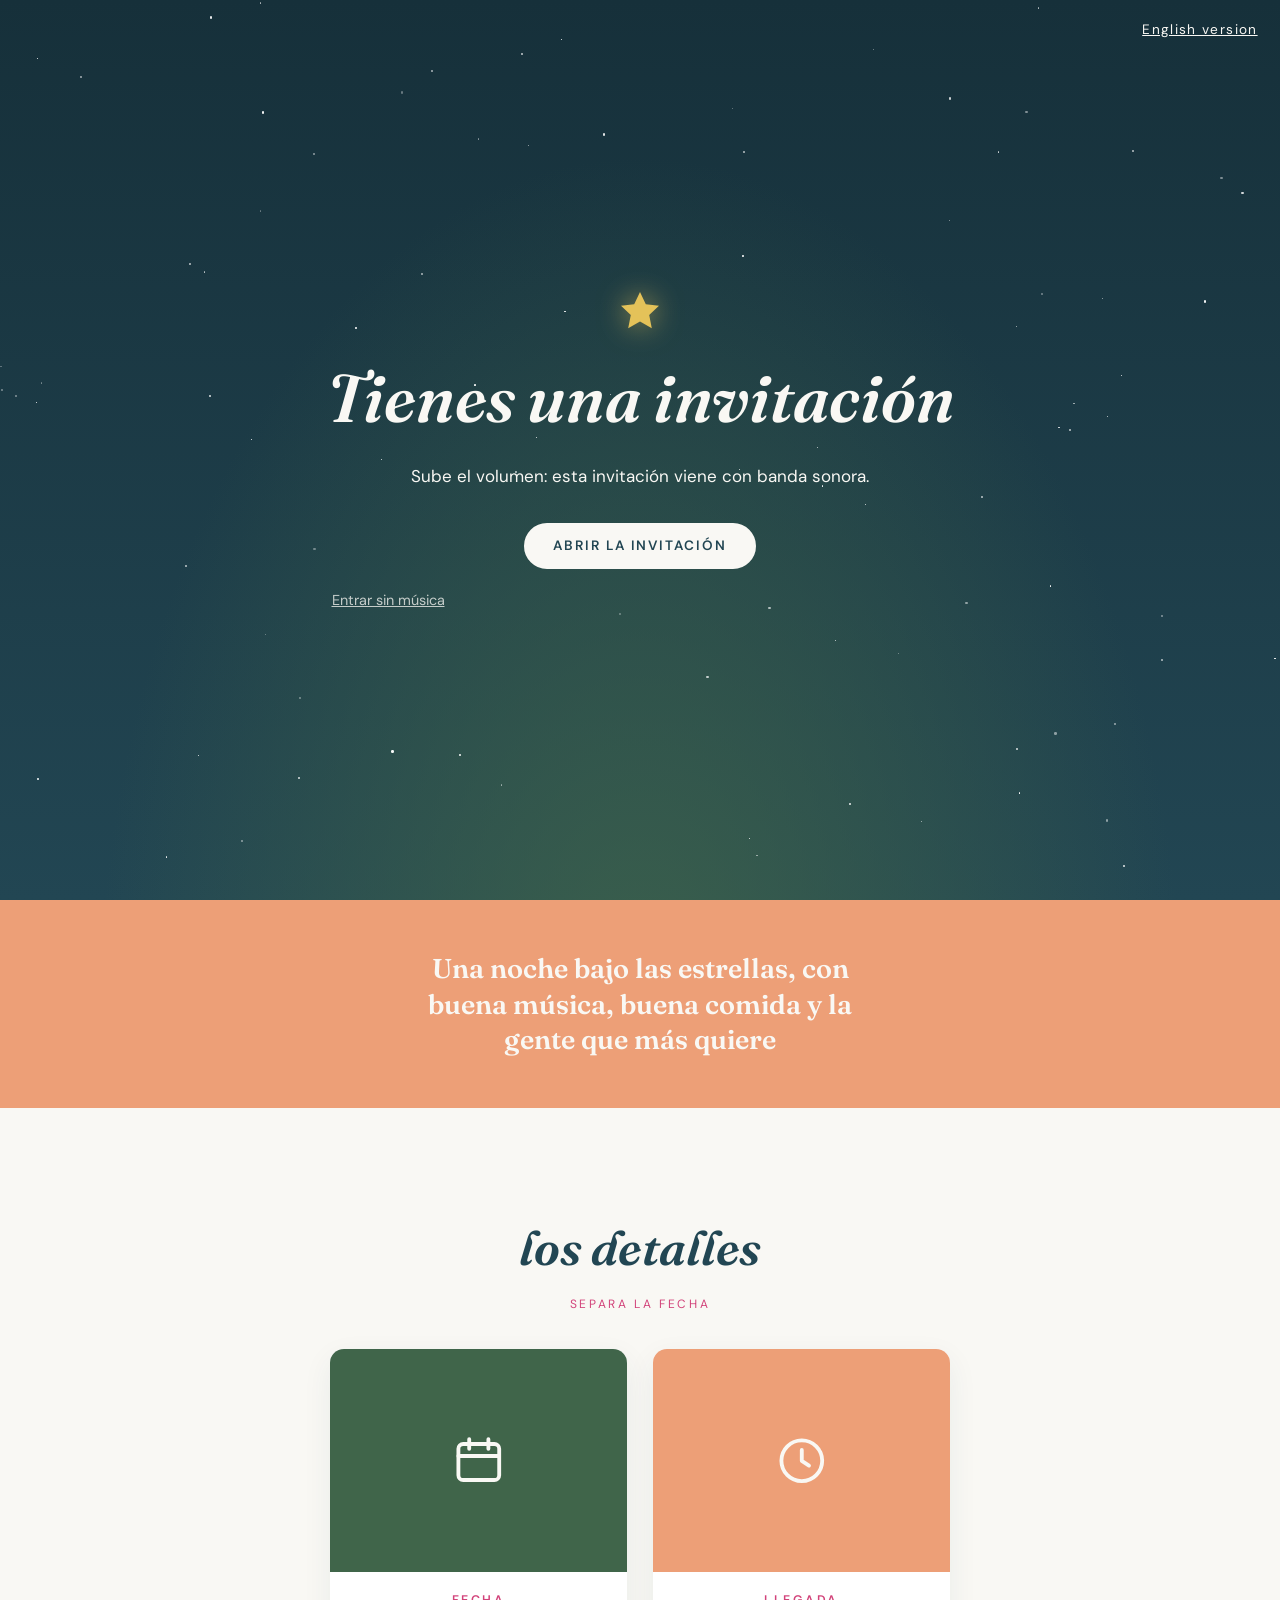
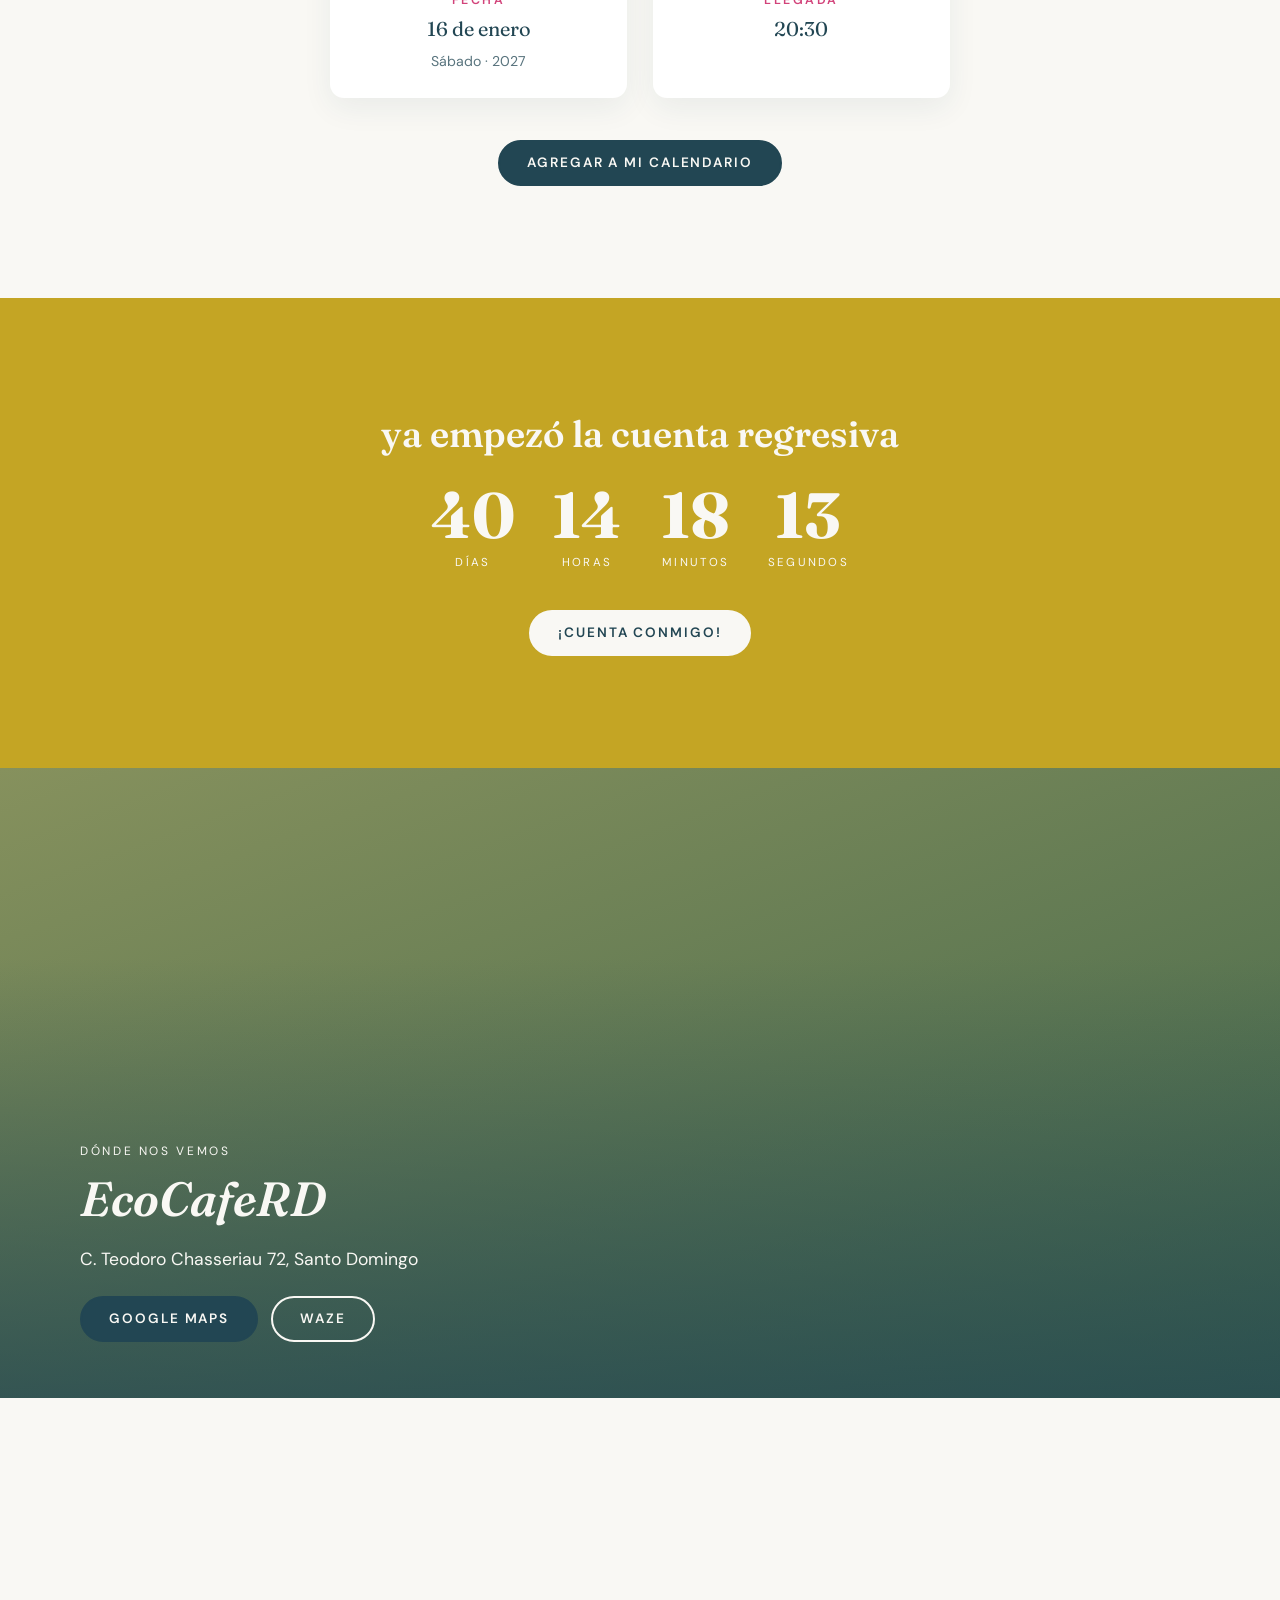
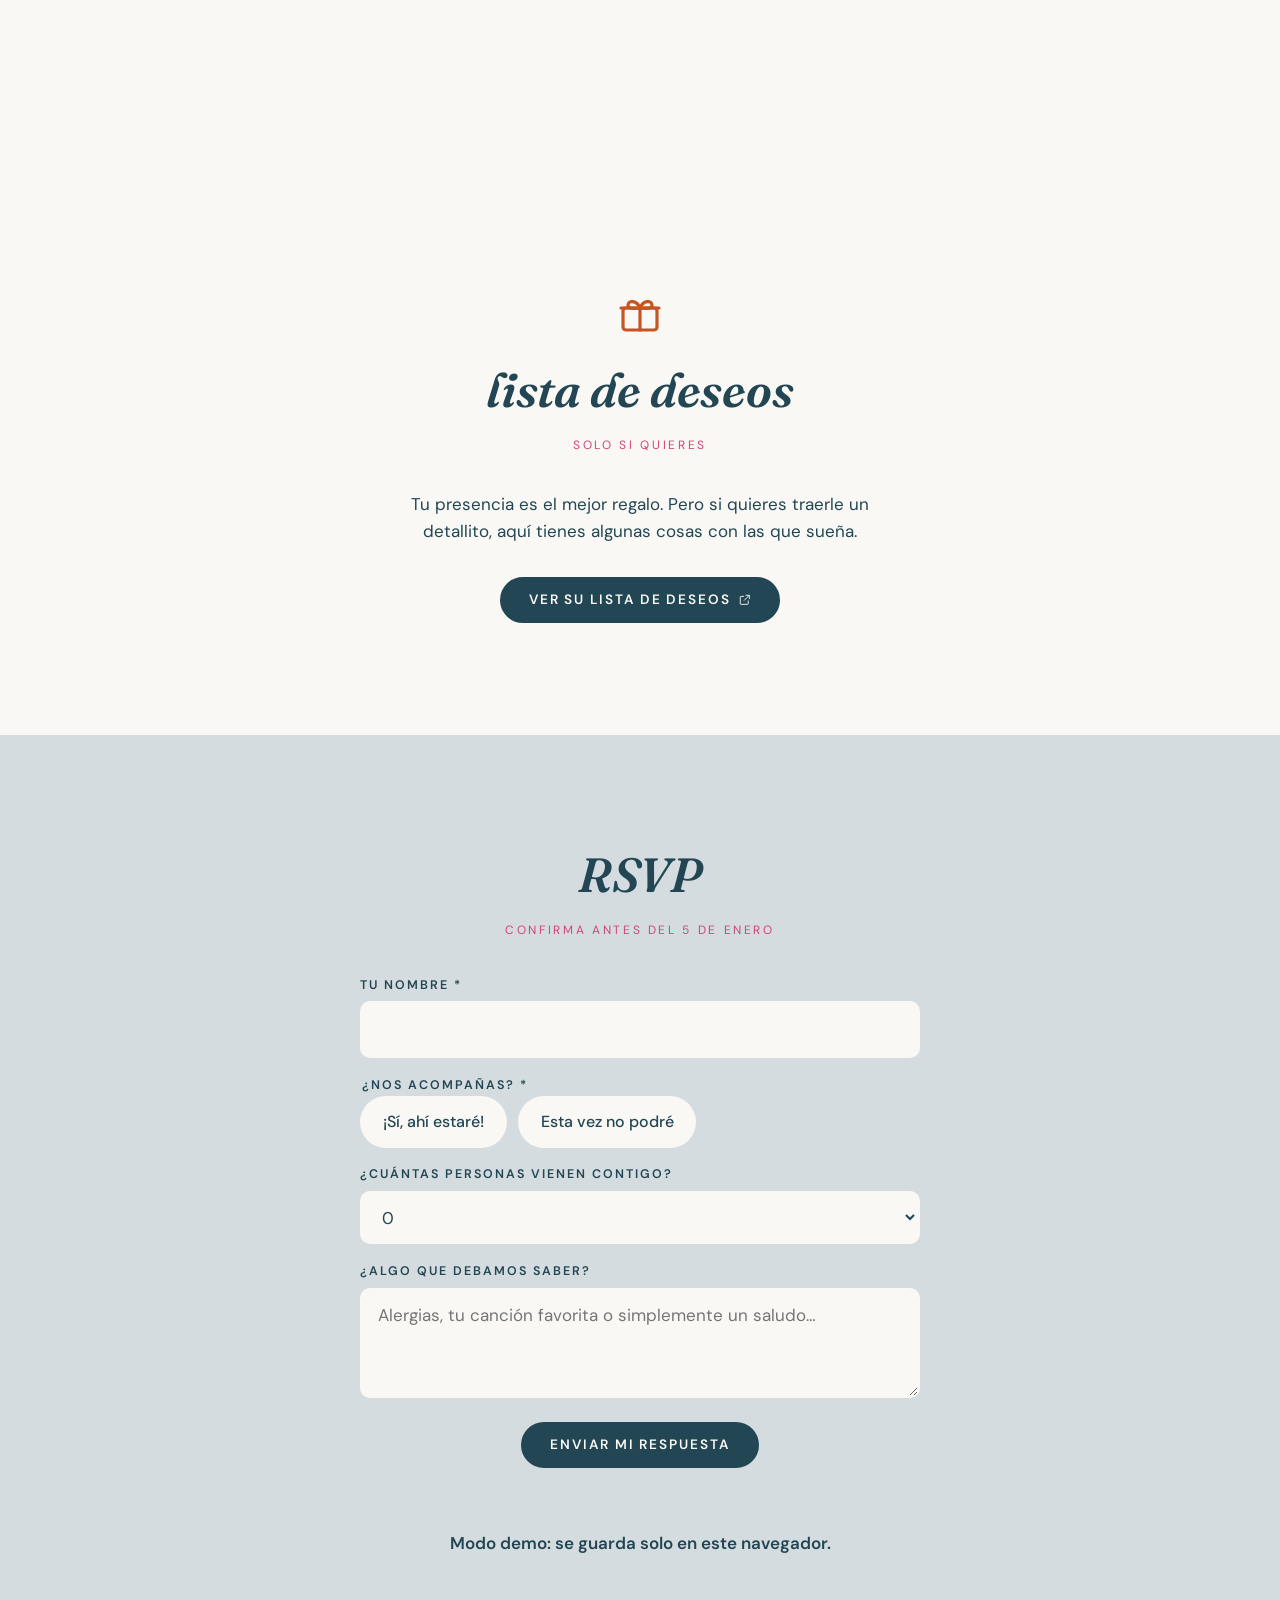
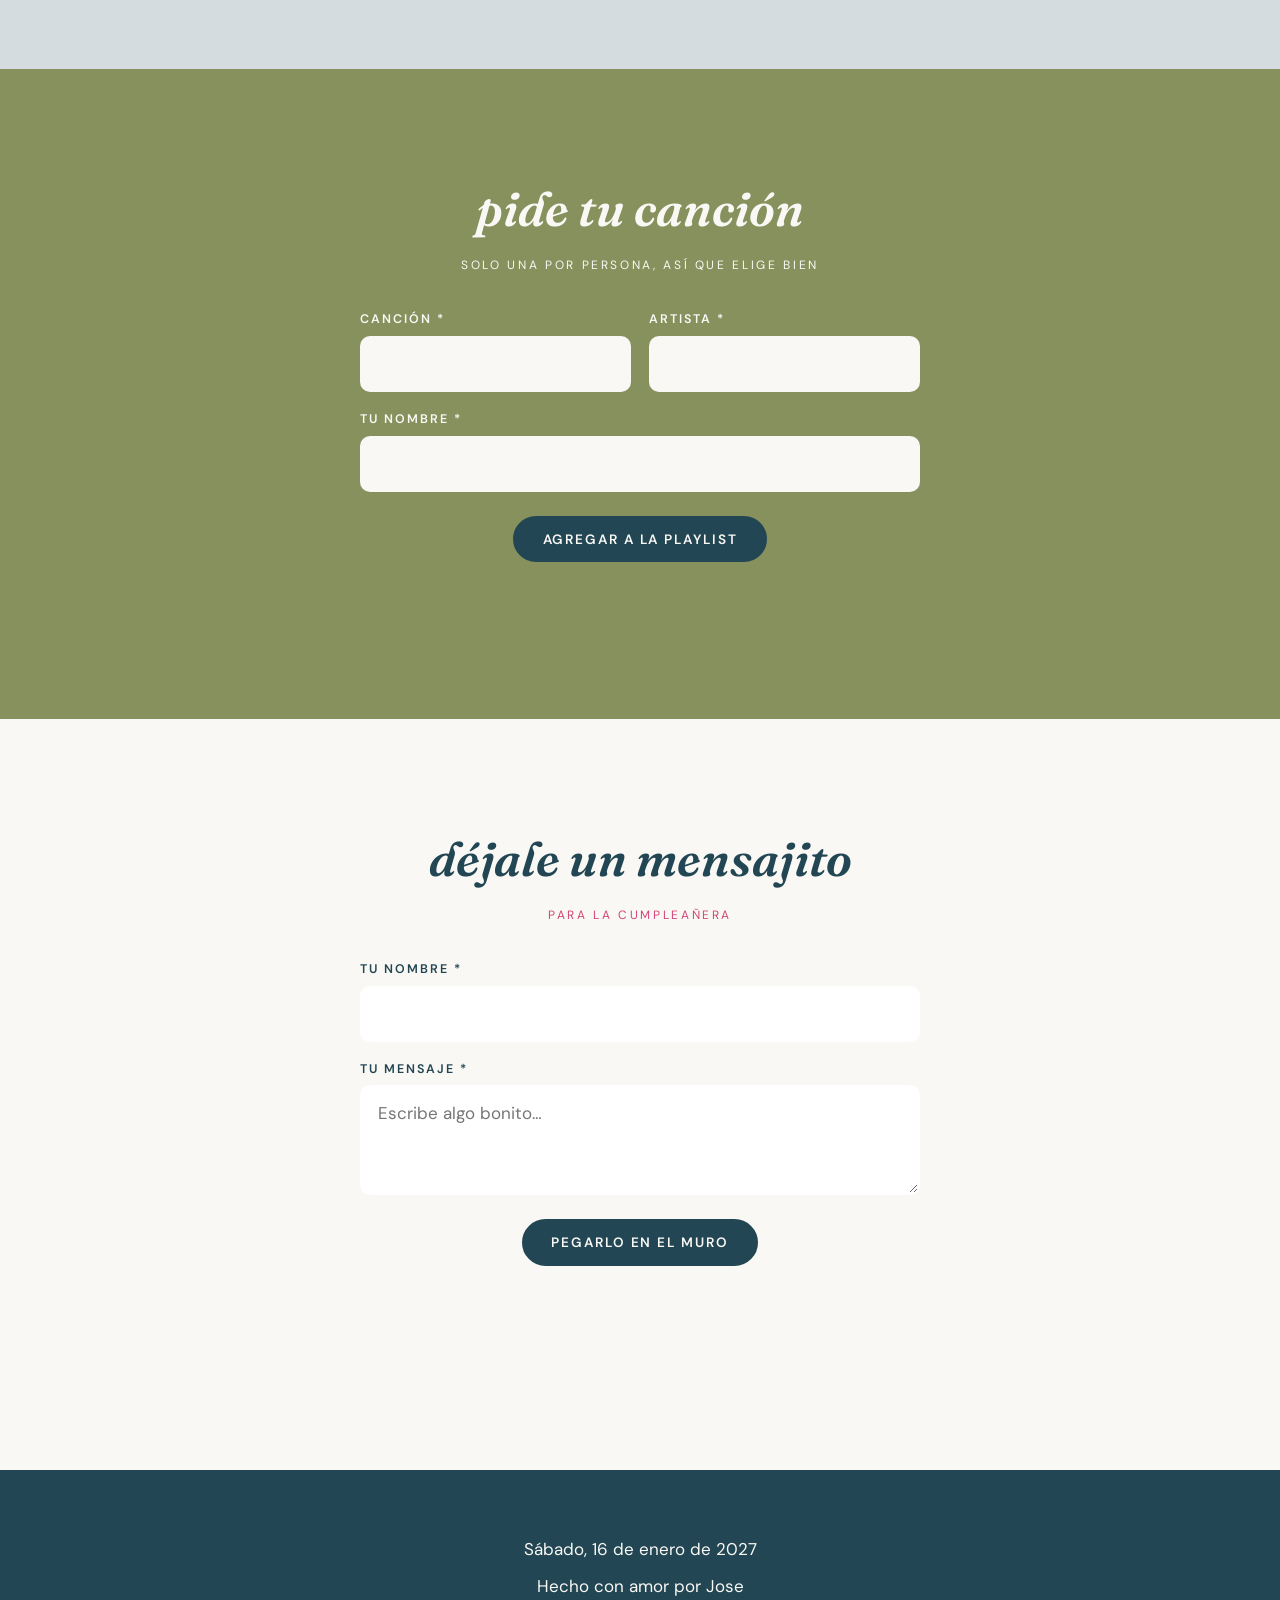
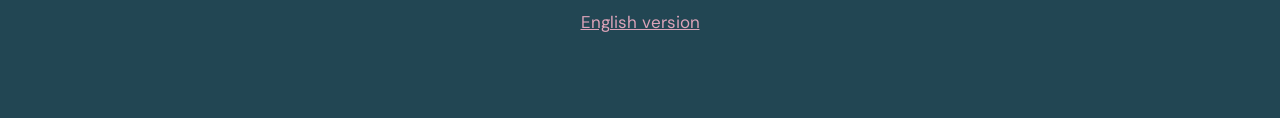
==== commit 8b9dfaf6: "Add EcoCafeRD venue, polish wording in both languages Co-Authored-By: Claude Opus 5.5 <noreply@anthr" ====
--- a/es/index.html
+++ b/es/index.html
@@ -4,9 +4,9 @@
   <meta charset="utf-8">
   <meta name="viewport" content="width=device-width, initial-scale=1">
   <title>Cumpleaños de Gabs</title>
-  <meta name="description" content="Estás invitado a celebrar el cumpleaños de Gabs.">
+  <meta name="description" content="Acompáñanos a celebrar el cumpleaños de Gabs bajo las estrellas.">
   <meta property="og:title" content="Cumpleaños de Gabs">
-  <meta property="og:description" content="Estás invitado a celebrar el cumpleaños de Gabs.">
+  <meta property="og:description" content="Acompáñanos a celebrar el cumpleaños de Gabs bajo las estrellas.">
   <meta property="og:image" content="../assets/img/hero.jpg">
   <link rel="alternate" hreflang="en" href="../">
   <link rel="alternate" hreflang="es" href="../es/">
@@ -34,9 +34,9 @@
     <a class="lang" href="../" hreflang="en">English version</a>
     <div>
       <svg class="star-icon" aria-hidden="true"><use href="#star"/></svg>
-      <h1 id="splash-title">Estás invitado</h1>
-      <p>Sube el volumen para vivirlo completo.</p>
-      <button class="btn" id="enter" type="button">Abrir invitación</button>
+      <h1 id="splash-title">Tienes una invitación</h1>
+      <p>Sube el volumen: esta invitación viene con banda sonora.</p>
+      <button class="btn" id="enter" type="button">Abrir la invitación</button>
       <button class="skip" id="enter-silent" type="button">Entrar sin música</button>
     </div>
   </div>
@@ -63,7 +63,7 @@
       <div class="hero-bg" aria-hidden="true"></div>
       <div class="sky" data-stars="70" data-shooting="3" aria-hidden="true"></div>
       <div class="hero-inner">
-        <p class="kicker reveal">Acompáñanos a celebrar</p>
+        <p class="kicker reveal">Te invitamos a celebrar</p>
         <h1 class="reveal zoom" style="--i:1">Gabs</h1>
         <p class="sub reveal" style="--i:2"><span data-cfg="fullDate">Fecha por anunciar</span></p>
         <a class="btn ghost reveal" style="--i:3" href="#rsvp">Confirmar</a>
@@ -76,7 +76,7 @@
     <!-- ===== Tagline band ===== -->
     <section class="band band-honey">
       <div class="wrap">
-        <p class="big reveal"><span class="ph">Una noche de música, estrellas y la gente que más quiere</span></p>
+        <p class="big reveal">Una noche bajo las estrellas, con buena música, buena comida y la gente que más quiere</p>
       </div>
     </section>
 
@@ -84,7 +84,7 @@
     <section class="pad" id="details">
       <div class="wrap">
         <h2 class="reveal">los detalles</h2>
-        <span class="eyebrow reveal">aparta la fecha</span>
+        <span class="eyebrow reveal">separa la fecha</span>
         <div class="cards">
           <article class="card reveal" style="--i:0">
             <div class="card-top"><svg class="icon" aria-hidden="true"><use href="#i-calendar"/></svg></div>
@@ -104,7 +104,7 @@
           </article>
         </div>
         <div class="details-cta reveal">
-          <button class="btn" id="add-cal" type="button">Añadir al calendario</button>
+          <button class="btn" id="add-cal" type="button">Agregar a mi calendario</button>
         </div>
       </div>
     </section>
@@ -114,7 +114,7 @@
       <div class="wrap">
         <p class="big reveal">ya empezó la cuenta regresiva</p>
         <div class="countdown" id="countdown" aria-live="off"></div>
-        <a class="btn reveal" href="#rsvp">Confirmar asistencia</a>
+        <a class="btn reveal" href="#rsvp">¡Cuenta conmigo!</a>
       </div>
     </section>
 
@@ -122,7 +122,7 @@
     <section id="location">
       <div class="location-photo">
         <div class="wrap">
-          <span class="eyebrow reveal from-left">dónde</span>
+          <span class="eyebrow reveal from-left">dónde nos vemos</span>
           <h2 class="reveal from-left" style="--i:1" data-cfg="venue">Nombre del lugar</h2>
           <p class="reveal from-left" style="--i:2" data-cfg="address">Dirección por anunciar</p>
           <div class="btn-row reveal from-left" style="--i:3">
@@ -138,10 +138,10 @@
     <section id="gifts" class="pad">
       <div class="wrap gifts-box">
         <svg class="icon gift-icon reveal pop" aria-hidden="true"><use href="#i-gift"/></svg>
-        <h2 class="reveal">lista de regalos</h2>
-        <span class="eyebrow reveal">algunas ideas, si quieres</span>
-        <p class="reveal">Tu compañía es el mejor regalo. Si aun así quieres traer algo, en su lista hay algunas ideas.</p>
-        <a class="btn reveal" id="wishlist-link" href="#" target="_blank" rel="noopener">Ver la lista de regalos <svg class="icon" aria-hidden="true"><use href="#i-external"/></svg></a>
+        <h2 class="reveal">lista de deseos</h2>
+        <span class="eyebrow reveal">solo si quieres</span>
+        <p class="reveal">Tu presencia es el mejor regalo. Pero si quieres traerle un detallito, aquí tienes algunas cosas con las que sueña.</p>
+        <a class="btn reveal" id="wishlist-link" href="#" target="_blank" rel="noopener">Ver su lista de deseos <svg class="icon" aria-hidden="true"><use href="#i-external"/></svg></a>
       </div>
     </section>
 
@@ -156,31 +156,31 @@
             <input id="rsvp-name" name="name" required maxlength="80" autocomplete="name">
           </div>
           <fieldset class="field">
-            <legend>¿Vienes? *</legend>
+            <legend>¿Nos acompañas? *</legend>
             <div class="choices">
               <label><input type="radio" name="attending" value="yes" required><span>¡Sí, ahí estaré!</span></label>
-              <label><input type="radio" name="attending" value="no"><span>No podré</span></label>
+              <label><input type="radio" name="attending" value="no"><span>Esta vez no podré</span></label>
             </div>
           </fieldset>
           <div class="field" id="rsvp-guests-field">
-            <label for="rsvp-guests">¿Cuántas personas te acompañan?</label>
+            <label for="rsvp-guests">¿Cuántas personas vienen contigo?</label>
             <select id="rsvp-guests" name="guests">
               <option value="0">0</option><option value="1">1</option><option value="2">2</option><option value="3">3</option><option value="4">4</option>
             </select>
           </div>
           <div class="field">
             <label for="rsvp-note">¿Algo que debamos saber?</label>
-            <textarea id="rsvp-note" name="note" maxlength="500" placeholder="Alergias, una canción que te encanta, un saludo…"></textarea>
+            <textarea id="rsvp-note" name="note" maxlength="500" placeholder="Alergias, tu canción favorita o simplemente un saludo…"></textarea>
           </div>
           <div class="captcha"></div>
-          <button class="btn" type="submit">Enviar respuesta</button>
+          <button class="btn" type="submit">Enviar mi respuesta</button>
           <p class="form-msg" aria-live="polite"></p>
           <p class="form-msg demo-note" hidden></p>
         </form>
         <div class="thanks" aria-live="polite">
           <svg class="icon" aria-hidden="true"><use href="#i-check"/></svg>
           <h2>¡gracias!</h2>
-          <p>Tu respuesta quedó guardada. ¡Nos vemos pronto!</p>
+          <p>Recibimos tu respuesta. ¡Te esperamos!</p>
         </div>
       </div>
     </section>
@@ -189,7 +189,7 @@
     <section id="songs" class="band-willow pad">
       <div class="wrap form-box">
         <h2 class="reveal">pide tu canción</h2>
-        <span class="eyebrow reveal">solo una por persona, elige bien</span>
+        <span class="eyebrow reveal">solo una por persona, así que elige bien</span>
         <form class="form reveal" id="song-form" novalidate>
           <div class="row">
             <div class="field">
@@ -211,7 +211,7 @@
         </form>
         <div class="thanks" aria-live="polite">
           <svg class="icon" aria-hidden="true"><use href="#i-check"/></svg>
-          <p>Tu canción ya está en la lista. ¡Nos vemos en la pista!</p>
+          <p>Tu canción ya está en la playlist. ¡Nos vemos en la pista!</p>
         </div>
         <ul class="song-list" id="song-list" aria-label="Canciones pedidas"></ul>
       </div>
@@ -232,7 +232,7 @@
             <textarea id="wall-msg" name="message" required maxlength="400" placeholder="Escribe algo bonito…"></textarea>
           </div>
           <div class="captcha"></div>
-          <button class="btn" type="submit">Pegar en el muro</button>
+          <button class="btn" type="submit">Pegarlo en el muro</button>
           <p class="form-msg" aria-live="polite"></p>
         </form>
         <div class="wall" id="wall-notes"></div>
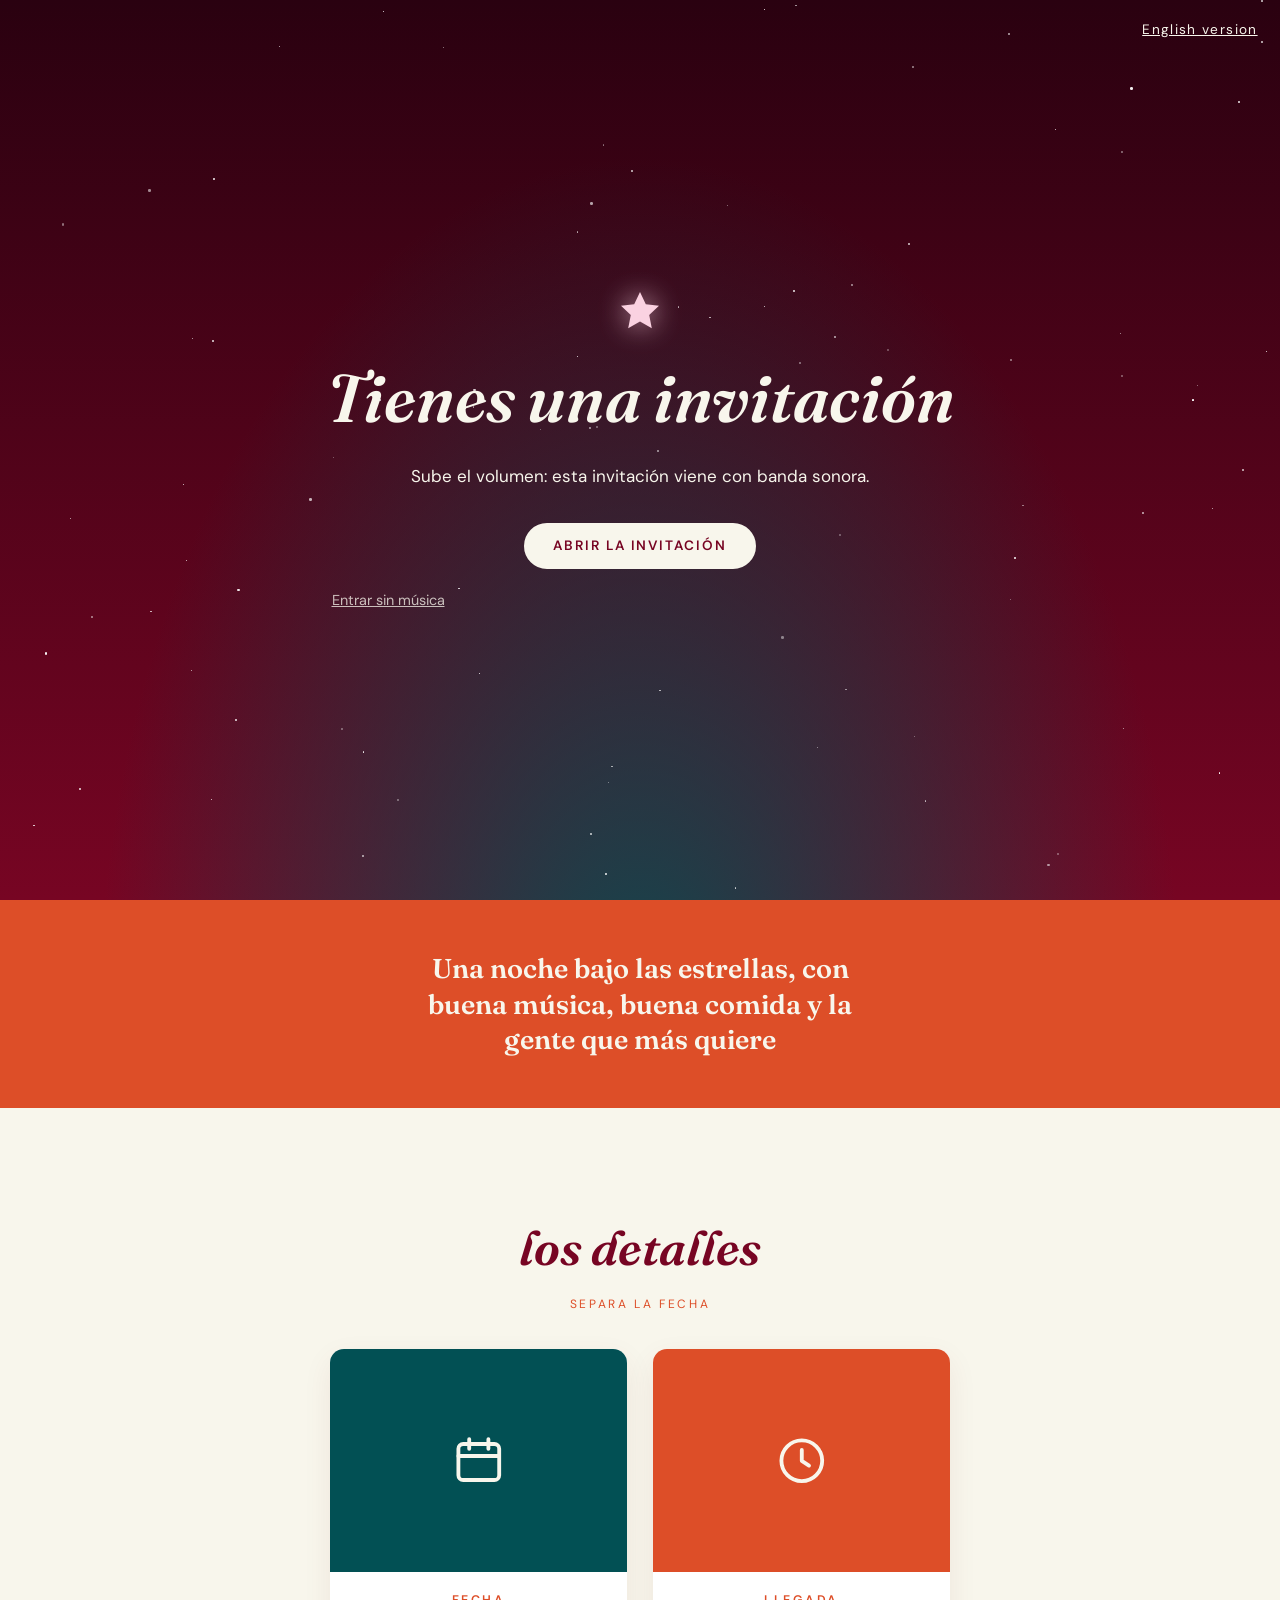
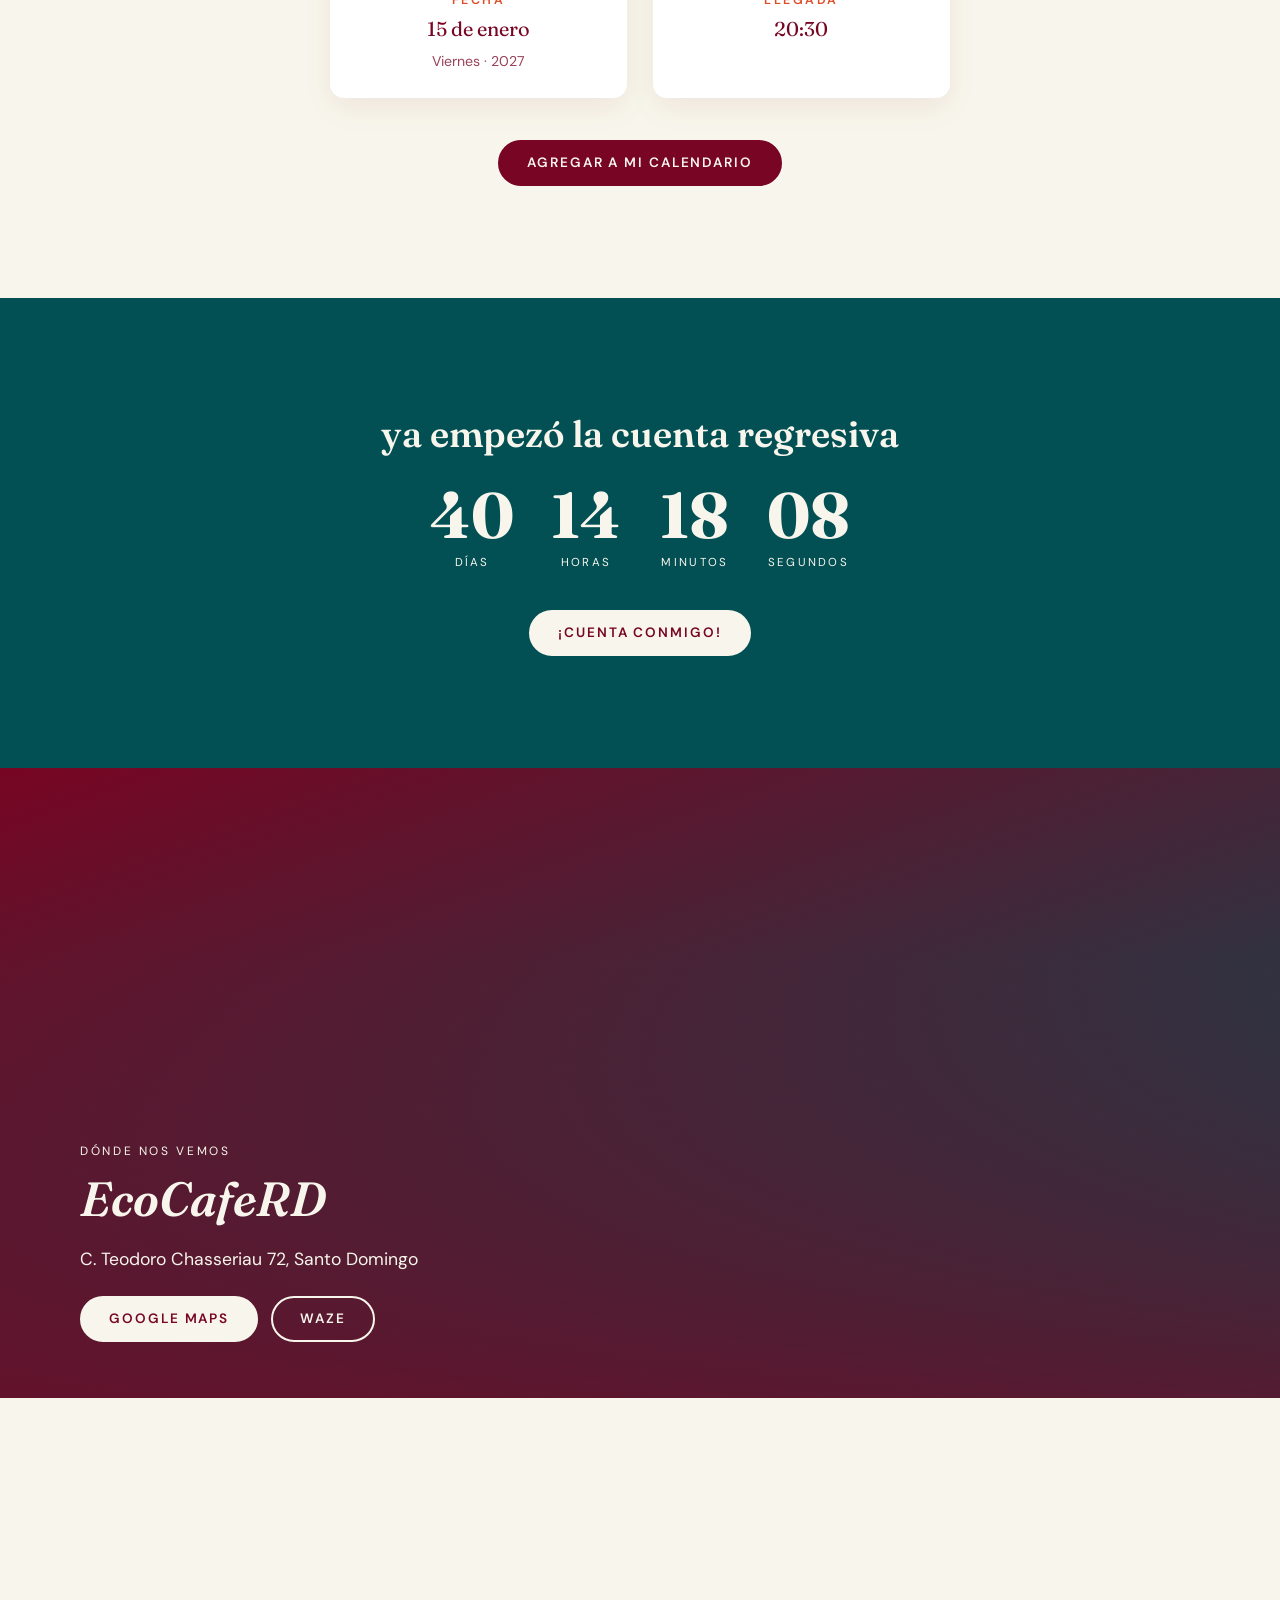
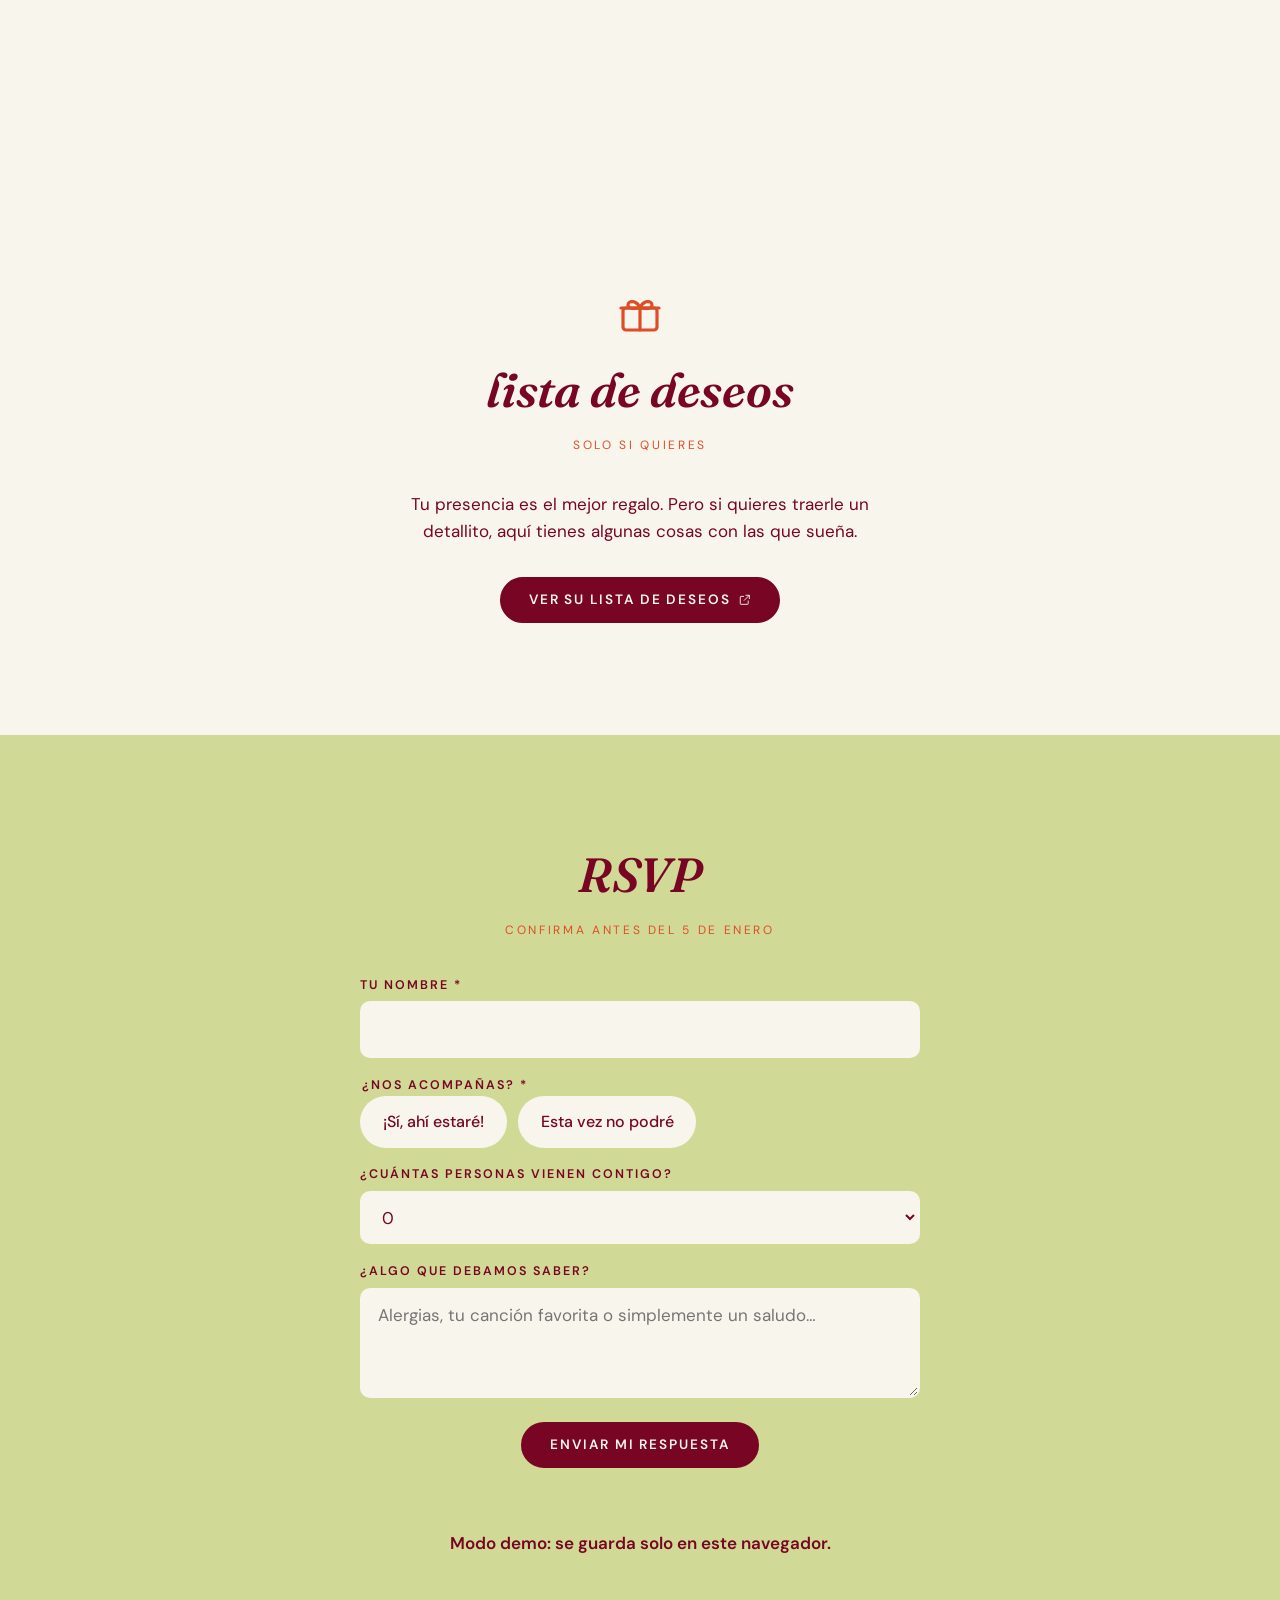
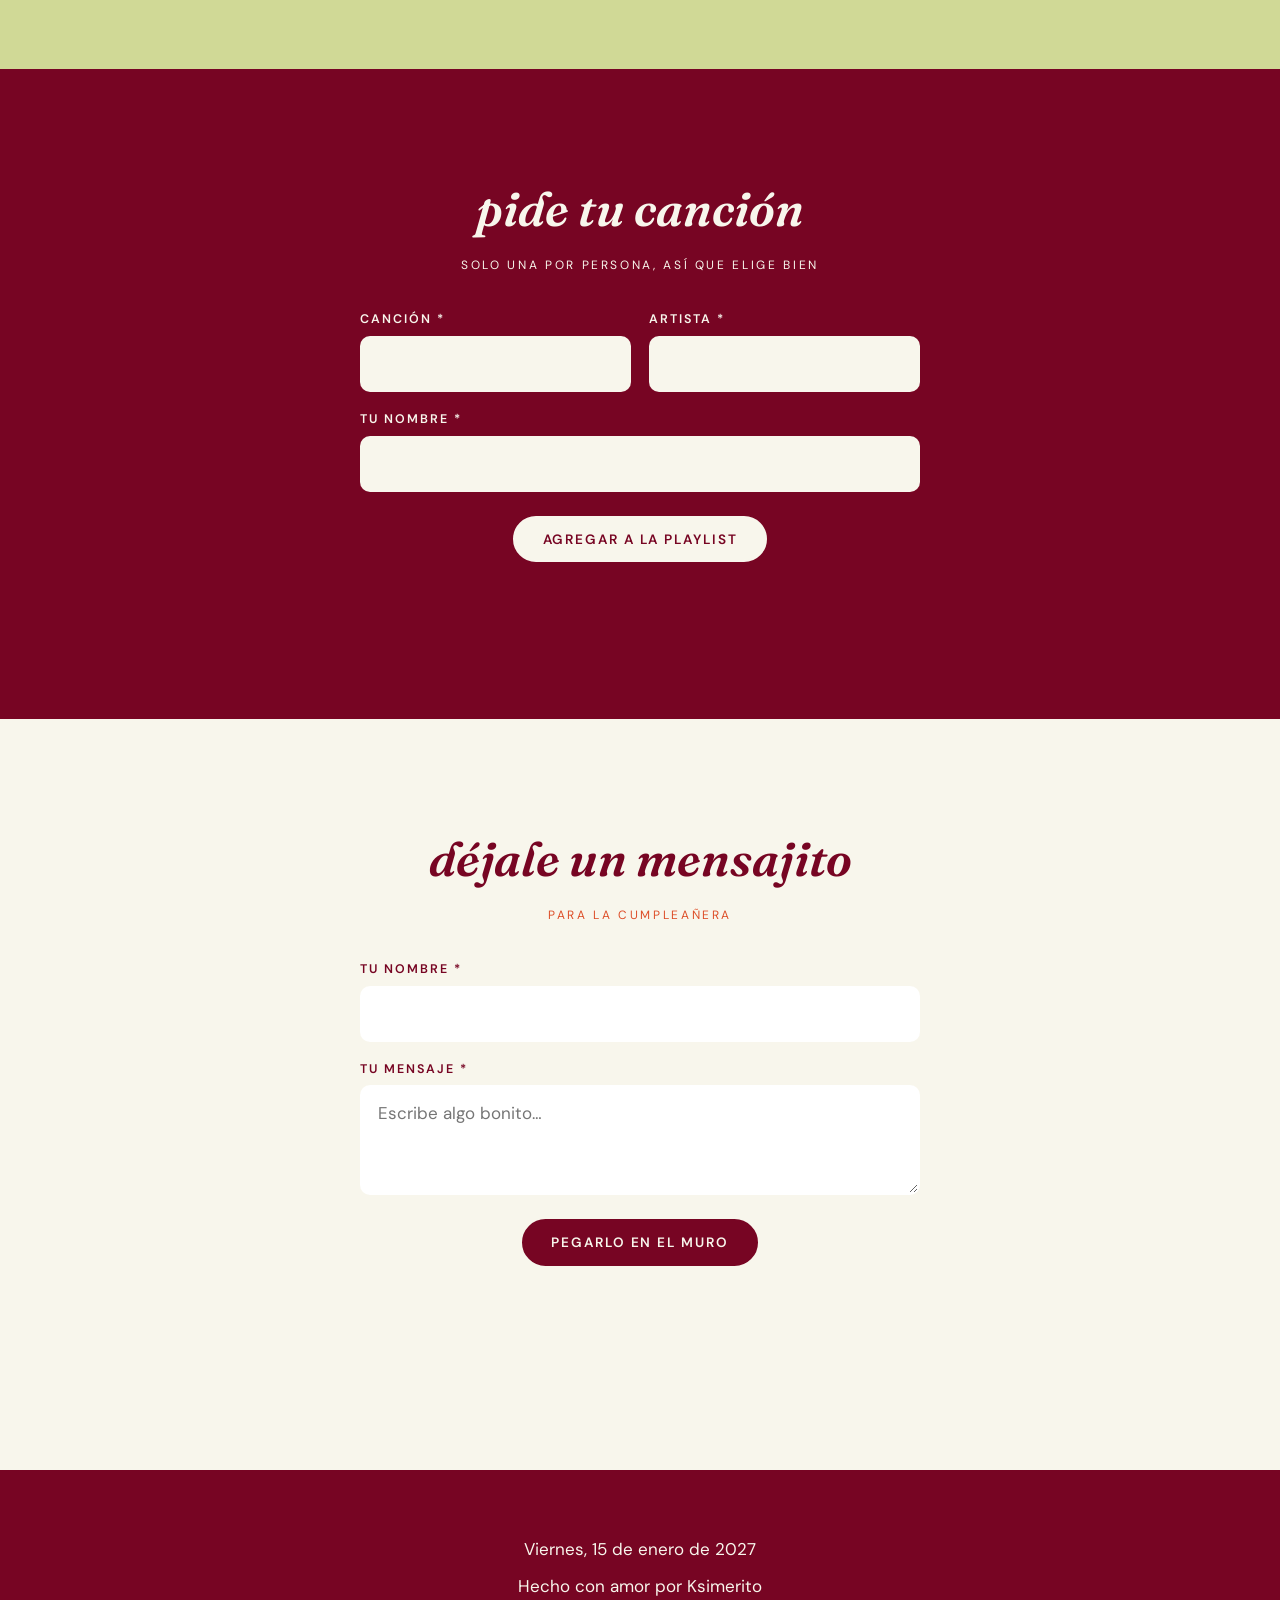
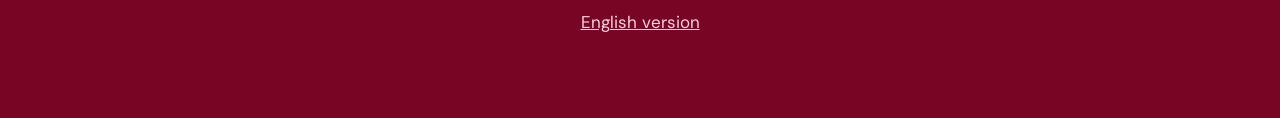
==== commit d8e42432: "Burgundy palette, Friday Jan 15 date, footer credit to Ksimerito New palette from Gabs: Burgundy (pr" ====
--- a/es/index.html
+++ b/es/index.html
@@ -10,7 +10,7 @@
   <meta property="og:image" content="../assets/img/hero.jpg">
   <link rel="alternate" hreflang="en" href="../">
   <link rel="alternate" hreflang="es" href="../es/">
-  <link rel="icon" href="data:image/svg+xml,%3Csvg xmlns='http://www.w3.org/2000/svg' viewBox='0 0 24 24'%3E%3Ccircle cx='12' cy='12' r='12' fill='%23224653'/%3E%3Cpath fill='%23E4C259' d='M12 4.5l2.2 4.6 5 .6-3.7 3.5 1 5L12 15.7l-4.5 2.5 1-5-3.7-3.5 5-.6z'/%3E%3C/svg%3E">
+  <link rel="icon" href="data:image/svg+xml,%3Csvg xmlns='http://www.w3.org/2000/svg' viewBox='0 0 24 24'%3E%3Ccircle cx='12' cy='12' r='12' fill='%23770523'/%3E%3Cpath fill='%23FAD2E1' d='M12 4.5l2.2 4.6 5 .6-3.7 3.5 1 5L12 15.7l-4.5 2.5 1-5-3.7-3.5 5-.6z'/%3E%3C/svg%3E">
   <link rel="preconnect" href="https://fonts.googleapis.com">
   <link rel="preconnect" href="https://fonts.gstatic.com" crossorigin>
   <link href="https://fonts.googleapis.com/css2?family=DM+Sans:opsz,wght@9..40,400;9..40,500;9..40,600;9..40,700&family=Fraunces:ital,opsz,wght@0,9..144,500;0,9..144,600;1,9..144,500;1,9..144,600&display=swap" rel="stylesheet">
@@ -242,7 +242,7 @@
 
   <footer class="site-footer">
     <p data-cfg="fullDate">Fecha por anunciar</p>
-    <p>Hecho con amor por Jose</p>
+    <p>Hecho con amor por Ksimerito</p>
     <p><a href="../" hreflang="en">English version</a></p>
   </footer>
 
--- a/styles.css
+++ b/styles.css
@@ -1,20 +1,15 @@
 /* ==========================================================
    Gabs' birthday — styles
-   Palette (from the reference card)
+   Palette: Peony, Pistachio, Burgundy, Blood Orange, Petrol
    ========================================================== */
 :root {
-  --hawthorn: #F9F8F4;   /* page background, cards */
-  --ivy: #40654A;        /* location, card, focus */
-  --gorse: #C4A524;      /* countdown band */
-  --cowslip: #E4C259;    /* card, song icons */
-  --birch: #D5DCDF;      /* RSVP band */
-  --honeysuckle: #ED9F77;/* tagline band, card */
-  --dogrose: #DCA3B9;    /* accent: footer links */
-  --blackthorn: #224653; /* PRIMARY: headings, buttons, text, footer */
-  --foxglove: #D2437A;   /* ACCENT only: eyebrows, hovers, small details */
-  --willow: #86915D;     /* song band */
-  --rowan: #E65855;      /* hover, accents */
-  --copper: #C45524;     /* about heading */
+  --cream: #F8F6EC;      /* page background */
+  --burgundy: #770523;   /* PRIMARY: headings, buttons, text, footer, song band */
+  --petrol: #025054;     /* countdown band, location, focus */
+  --orange: #DD4E28;     /* tagline band, labels, hovers */
+  --pistachio: #D0D996;  /* RSVP band */
+  --peony: #FAD2E1;      /* ACCENT only: star, small details */
+  --night: #2A0110;      /* deepest burgundy, for the night sky */
 
   --font-display: "Fraunces", Georgia, serif;
   --font-body: "DM Sans", system-ui, sans-serif;
@@ -29,21 +24,21 @@
   font-family: var(--font-body);
   font-size: 17px;
   line-height: 1.6;
-  color: var(--blackthorn);
-  background: var(--hawthorn);
+  color: var(--burgundy);
+  background: var(--cream);
   -webkit-font-smoothing: antialiased;
 }
 body.locked { overflow: hidden; }
 img { max-width: 100%; display: block; }
 [hidden] { display: none !important; }
-a { color: var(--blackthorn); }
-a:hover { color: var(--foxglove); }
+a { color: var(--burgundy); }
+a:hover { color: var(--orange); }
 
 h1, h2, h3 { font-family: var(--font-display); font-weight: 600; line-height: 1.15; margin: 0 0 .4em; }
-h2 { font-size: clamp(2rem, 4.5vw, 3rem); font-style: italic; color: var(--blackthorn); text-align: center; }
+h2 { font-size: clamp(2rem, 4.5vw, 3rem); font-style: italic; color: var(--burgundy); text-align: center; }
 .eyebrow {
   display: block; text-align: center; text-transform: uppercase;
-  letter-spacing: .22em; font-size: .75rem; color: var(--foxglove); opacity: .8; margin-bottom: 2.2rem;
+  letter-spacing: .22em; font-size: .75rem; color: var(--orange); opacity: .8; margin-bottom: 2.2rem;
 }
 .wrap { width: min(var(--max), 100% - 2.5rem); margin-inline: auto; }
 section { position: relative; }
@@ -53,13 +48,13 @@
 .btn {
   display: inline-flex; align-items: center; gap: .5em;
   font: 600 .85rem/1 var(--font-body); letter-spacing: .14em; text-transform: uppercase;
-  padding: 1.05em 2em; border-radius: 999px; border: 2px solid var(--blackthorn);
-  background: var(--blackthorn); color: var(--hawthorn); cursor: pointer; text-decoration: none;
+  padding: 1.05em 2em; border-radius: 999px; border: 2px solid var(--burgundy);
+  background: var(--burgundy); color: var(--cream); cursor: pointer; text-decoration: none;
   transition: transform .25s ease, background .25s ease, border-color .25s ease, color .25s ease;
 }
-.btn:hover { background: var(--foxglove); border-color: var(--foxglove); color: var(--hawthorn); transform: translateY(-2px); }
+.btn:hover { background: var(--orange); border-color: var(--orange); color: var(--cream); transform: translateY(-2px); }
 .btn.ghost { background: transparent; color: inherit; border-color: currentColor; }
-.btn.ghost:hover { background: var(--hawthorn); color: var(--blackthorn); border-color: var(--hawthorn); }
+.btn.ghost:hover { background: var(--cream); color: var(--burgundy); border-color: var(--cream); }
 .btn:disabled { opacity: .55; cursor: wait; transform: none; }
 .btn-row { display: flex; flex-wrap: wrap; gap: .8rem; justify-content: center; }
 
@@ -71,30 +66,30 @@
 .splash {
   position: fixed; inset: 0; z-index: 100;
   display: grid; place-items: center; text-align: center; padding: 2rem;
-  color: var(--hawthorn);
+  color: var(--cream);
   background:
-    radial-gradient(ellipse at 50% 115%, rgba(64, 101, 74, .85), transparent 60%),
-    linear-gradient(180deg, #16303a, var(--blackthorn));
+    radial-gradient(ellipse at 50% 115%, rgba(2, 80, 84, .9), transparent 60%),
+    linear-gradient(180deg, var(--night), var(--burgundy));
   overflow: hidden;
   transition: opacity .9s ease, visibility .9s ease;
 }
 .splash > div:not(.sky) { position: relative; z-index: 1; }
 .splash.gone { opacity: 0; visibility: hidden; }
-.splash .star-icon { font-size: 3rem; color: var(--cowslip); filter: drop-shadow(0 0 14px rgba(228, 194, 89, .7)); animation: glow 3s ease-in-out infinite; }
-@keyframes glow { 50% { transform: scale(1.12); filter: drop-shadow(0 0 22px rgba(228, 194, 89, .95)); } }
-.splash h1 { font-size: clamp(2.4rem, 7vw, 4.2rem); font-style: italic; color: var(--hawthorn); margin-top: 1rem; }
+.splash .star-icon { font-size: 3rem; color: var(--peony); filter: drop-shadow(0 0 14px rgba(250, 210, 225, .8)); animation: glow 3s ease-in-out infinite; }
+@keyframes glow { 50% { transform: scale(1.12); filter: drop-shadow(0 0 22px rgba(250, 210, 225, 1)); } }
+.splash h1 { font-size: clamp(2.4rem, 7vw, 4.2rem); font-style: italic; color: var(--cream); margin-top: 1rem; }
 .splash p { margin: 0 0 2rem; }
-.splash .skip { display: block; margin-top: 1.2rem; background: none; border: 0; color: var(--hawthorn); opacity: .75; text-decoration: underline; cursor: pointer; font: inherit; font-size: .9rem; }
-.splash .lang { position: absolute; z-index: 1; top: 1.2rem; right: 1.4rem; font-size: .85rem; letter-spacing: .1em; color: var(--hawthorn); }
-.splash .btn { background: var(--hawthorn); border-color: var(--hawthorn); color: var(--blackthorn); }
-.splash .btn:hover { background: var(--foxglove); border-color: var(--foxglove); color: var(--hawthorn); }
+.splash .skip { display: block; margin-top: 1.2rem; background: none; border: 0; color: var(--cream); opacity: .75; text-decoration: underline; cursor: pointer; font: inherit; font-size: .9rem; }
+.splash .lang { position: absolute; z-index: 1; top: 1.2rem; right: 1.4rem; font-size: .85rem; letter-spacing: .1em; color: var(--cream); }
+.splash .btn { background: var(--cream); border-color: var(--cream); color: var(--burgundy); }
+.splash .btn:hover { background: var(--orange); border-color: var(--orange); color: var(--cream); }
 
 /* ---------- night sky (stars added by main.js) ---------- */
 .sky { position: absolute; inset: 0; overflow: hidden; pointer-events: none; z-index: 0; }
 .sky .star { position: absolute; width: var(--s); height: var(--s); border-radius: 50%; background: #fff; opacity: var(--o); animation: twinkle var(--d) ease-in-out infinite; }
 .sky .shooting {
   position: absolute; width: 150px; height: 2px; border-radius: 2px; opacity: 0;
-  background: linear-gradient(90deg, #fff, rgba(228, 194, 89, .6) 30%, transparent);
+  background: linear-gradient(90deg, #fff, rgba(250, 210, 225, .7) 30%, transparent);
   animation: shoot var(--dur) linear infinite;
 }
 @keyframes twinkle { 50% { opacity: .12; } }
@@ -109,14 +104,14 @@
 .topbar {
   position: fixed; top: 0; left: 0; right: 0; z-index: 50;
   display: flex; justify-content: space-between; align-items: center;
-  padding: .9rem 1.4rem; color: var(--hawthorn);
+  padding: .9rem 1.4rem; color: var(--cream);
   transition: background .4s ease, color .4s ease, box-shadow .4s ease;
 }
-.topbar.solid { background: rgba(249, 248, 244, .94); color: var(--blackthorn); box-shadow: 0 2px 18px rgba(34, 70, 83, .08); backdrop-filter: blur(6px); }
+.topbar.solid { background: rgba(248, 246, 236, .94); color: var(--burgundy); box-shadow: 0 2px 18px rgba(119, 5, 35, .08); backdrop-filter: blur(6px); }
 .topbar .brand { font-family: var(--font-display); font-style: italic; font-size: 1.35rem; color: inherit; text-decoration: none; }
 .topbar nav { display: flex; gap: 1.3rem; align-items: center; font-size: .8rem; letter-spacing: .14em; text-transform: uppercase; }
 .topbar nav a { color: inherit; text-decoration: none; }
-.topbar nav a:hover { color: var(--foxglove); }
+.topbar nav a:hover { color: var(--orange); }
 .topbar .lang-switch { border: 1.5px solid currentColor; border-radius: 999px; padding: .3em .9em; }
 @media (max-width: 760px) { .topbar nav a:not(.lang-switch) { display: none; } }
 
@@ -124,11 +119,11 @@
 .music-btn {
   position: fixed; right: 1.2rem; bottom: 1.2rem; z-index: 60;
   width: 52px; height: 52px; border-radius: 50%; border: 0;
-  background: var(--blackthorn); color: var(--hawthorn); cursor: pointer;
-  display: grid; place-items: center; box-shadow: 0 6px 20px rgba(34, 70, 83, .35);
+  background: var(--burgundy); color: var(--cream); cursor: pointer;
+  display: grid; place-items: center; box-shadow: 0 6px 20px rgba(119, 5, 35, .35);
   transition: transform .2s ease, background .2s ease;
 }
-.music-btn:hover { transform: scale(1.07); background: var(--foxglove); }
+.music-btn:hover { transform: scale(1.07); background: var(--orange); }
 .music-btn svg { width: 22px; height: 22px; }
 .music-btn .bars { display: flex; gap: 3px; align-items: flex-end; height: 18px; }
 .music-btn .bars i { width: 3px; background: currentColor; border-radius: 2px; animation: eq 1s ease-in-out infinite; }
@@ -140,55 +135,54 @@
 /* ---------- hero / portada ---------- */
 .hero {
   min-height: 100vh; min-height: 100svh; overflow: hidden;
-  display: grid; place-items: center; text-align: center; color: var(--hawthorn);
+  display: grid; place-items: center; text-align: center; color: var(--cream);
 }
 .hero-bg {
   position: absolute; inset: -8% 0; z-index: 0; will-change: transform;
   /* Your photo goes first; if it is missing, the painted placeholder shows. */
   background:
-    linear-gradient(rgba(34, 70, 83, .12), rgba(34, 70, 83, .3)),
+    linear-gradient(rgba(119, 5, 35, .12), rgba(119, 5, 35, .3)),
     url("assets/img/hero.jpg") center / cover no-repeat,
-    radial-gradient(ellipse at 82% 18%, rgba(228, 194, 89, .45), transparent 45%),
-    radial-gradient(ellipse at 12% 88%, rgba(237, 159, 119, .4), transparent 50%),
-    linear-gradient(175deg, #16303a 5%, var(--blackthorn) 45%, var(--ivy) 100%);
+    radial-gradient(ellipse at 82% 18%, rgba(250, 210, 225, .22), transparent 45%),
+    radial-gradient(ellipse at 12% 88%, rgba(221, 78, 40, .35), transparent 50%),
+    linear-gradient(175deg, var(--night) 5%, var(--burgundy) 50%, var(--petrol) 100%);
 }
 .hero-inner { position: relative; z-index: 1; padding: 6rem 1.5rem 4rem; }
 .hero .kicker { text-transform: uppercase; letter-spacing: .3em; font-size: .8rem; }
-.hero h1 { font-size: clamp(4.5rem, 16vw, 10rem); font-style: italic; font-weight: 500; margin: .1em 0; text-shadow: 0 4px 30px rgba(34, 70, 83, .25); }
+.hero h1 { font-size: clamp(4.5rem, 16vw, 10rem); font-style: italic; font-weight: 500; margin: .1em 0; text-shadow: 0 4px 30px rgba(119, 5, 35, .25); }
 .hero .sub { font-family: var(--font-display); font-size: clamp(1.2rem, 3vw, 1.7rem); margin: 0 0 2rem; }
-.scroll-cue { position: absolute; bottom: 1.8rem; left: 50%; transform: translateX(-50%); z-index: 1; color: var(--hawthorn); animation: bob 2.2s ease-in-out infinite; }
+.scroll-cue { position: absolute; bottom: 1.8rem; left: 50%; transform: translateX(-50%); z-index: 1; color: var(--cream); animation: bob 2.2s ease-in-out infinite; }
 .scroll-cue svg { width: 28px; height: 28px; }
 @keyframes bob { 0%, 100% { transform: translate(-50%, 0); } 50% { transform: translate(-50%, 8px); } }
 
 /* ---------- color bands ---------- */
-.band { text-align: center; color: var(--hawthorn); overflow: hidden; }
+.band { text-align: center; color: var(--cream); overflow: hidden; }
 .band p.big { font-family: var(--font-display); font-size: clamp(1.4rem, 3.4vw, 2.3rem); font-weight: 600; max-width: 26ch; margin: 0 auto 1.6rem; line-height: 1.3; }
-.band-honey { background: var(--honeysuckle); padding: 3.2rem 0; }
+.band-honey { background: var(--orange); padding: 3.2rem 0; }
 .band-honey p.big { margin-bottom: 0; font-size: clamp(1.2rem, 2.6vw, 1.7rem); }
-.band-gorse { background: var(--gorse); }
+.band-gorse { background: var(--petrol); }
 @keyframes spin { to { transform: rotate(360deg); } }
 
 .countdown { display: flex; justify-content: center; gap: clamp(.8rem, 3vw, 2.2rem); margin: 0 0 2.2rem; }
 .countdown div { min-width: 4.6rem; }
 .countdown b { display: block; font-family: var(--font-display); font-size: clamp(2.4rem, 7vw, 4rem); line-height: 1; }
 .countdown span { font-size: .72rem; letter-spacing: .2em; text-transform: uppercase; }
-.band-gorse .btn { background: var(--hawthorn); border-color: var(--hawthorn); color: var(--blackthorn); }
-.band-gorse .btn:hover { background: var(--blackthorn); border-color: var(--blackthorn); color: var(--hawthorn); }
+.band-gorse .btn { background: var(--cream); border-color: var(--cream); color: var(--burgundy); }
+.band-gorse .btn:hover { background: var(--orange); border-color: var(--orange); color: var(--cream); }
 
 /* ---------- details cards ---------- */
 .cards { display: grid; grid-template-columns: repeat(2, 1fr); gap: 1.6rem; max-width: 620px; margin: 0 auto; }
 .card {
   background: #fff; border-radius: var(--radius); overflow: hidden; text-align: center;
-  box-shadow: 0 10px 30px rgba(34, 70, 83, .07);
+  box-shadow: 0 10px 30px rgba(119, 5, 35, .07);
   transition: transform .3s ease, box-shadow .3s ease;
 }
-.card:hover { transform: translateY(-6px); box-shadow: 0 18px 40px rgba(34, 70, 83, .12); }
+.card:hover { transform: translateY(-6px); box-shadow: 0 18px 40px rgba(119, 5, 35, .12); }
 .card .card-top { aspect-ratio: 4 / 3; display: grid; place-items: center; font-size: 3.6rem; }
-.card:nth-child(1) .card-top { background: var(--ivy); color: var(--hawthorn); }
-.card:nth-child(2) .card-top { background: var(--honeysuckle); color: var(--hawthorn); }
-.card:nth-child(3) .card-top { background: var(--cowslip); color: var(--blackthorn); }
+.card:nth-child(1) .card-top { background: var(--petrol); color: var(--cream); }
+.card:nth-child(2) .card-top { background: var(--orange); color: var(--cream); }
 .card .card-body { padding: 1.3rem 1rem 1.6rem; }
-.card h3 { font-size: .78rem; font-family: var(--font-body); letter-spacing: .2em; text-transform: uppercase; color: var(--foxglove); margin-bottom: .5em; } /* accent */
+.card h3 { font-size: .78rem; font-family: var(--font-body); letter-spacing: .2em; text-transform: uppercase; color: var(--orange); margin-bottom: .5em; } /* accent */
 .card p { margin: 0; font-family: var(--font-display); font-size: 1.25rem; }
 .card small { display: block; margin-top: .3em; opacity: .75; }
 .details-cta { text-align: center; margin-top: 2.6rem; }
@@ -196,65 +190,69 @@
 
 /* ---------- location ---------- */
 .location-photo {
-  min-height: 70vh; display: flex; align-items: flex-end; color: var(--hawthorn);
+  min-height: 70vh; display: flex; align-items: flex-end; color: var(--cream);
   background:
-    linear-gradient(180deg, transparent 30%, rgba(34, 70, 83, .7)),
+    linear-gradient(180deg, transparent 30%, rgba(119, 5, 35, .7)),
     url("assets/img/venue.jpg") center / cover no-repeat,
-    linear-gradient(160deg, var(--willow), var(--ivy));
+    linear-gradient(160deg, var(--burgundy), var(--petrol));
 }
 .location-photo .wrap { padding: 3.5rem 0; }
-.location-photo h2 { text-align: left; color: var(--hawthorn); }
-.location-photo .eyebrow { text-align: left; color: var(--hawthorn); margin-bottom: .6rem; }
+.location-photo h2 { text-align: left; color: var(--cream); }
+.location-photo .eyebrow { text-align: left; color: var(--cream); margin-bottom: .6rem; }
 .location-photo p { max-width: 36ch; font-size: 1.1rem; margin: 0 0 1.4rem; }
 .location-photo .btn-row { justify-content: flex-start; }
+.location-photo .btn:not(.ghost) { background: var(--cream); border-color: var(--cream); color: var(--burgundy); }
+.location-photo .btn:not(.ghost):hover { background: var(--orange); border-color: var(--orange); color: var(--cream); }
 .map { width: 100%; height: 380px; border: 0; display: block; filter: saturate(.85); }
 
 
 /* ---------- gifts ---------- */
 .gifts-box { text-align: center; }
-.gifts-box .gift-icon { font-size: 3rem; color: var(--copper); margin-bottom: 1rem; }
+.gifts-box .gift-icon { font-size: 3rem; color: var(--orange); margin-bottom: 1rem; }
 .gifts-box p { max-width: 44ch; margin: 0 auto 2rem; }
 
 /* ---------- forms ---------- */
-.band-birch { background: var(--birch); }
-.band-willow { background: var(--willow); color: var(--hawthorn); }
-.band-willow h2, .band-willow .eyebrow { color: var(--hawthorn); }
+.band-birch { background: var(--pistachio); }
+.band-willow { background: var(--burgundy); color: var(--cream); }
+.band-willow h2, .band-willow .eyebrow { color: var(--cream); }
+.band-willow .btn { background: var(--cream); border-color: var(--cream); color: var(--burgundy); }
+.band-willow .btn:hover { background: var(--orange); border-color: var(--orange); color: var(--cream); }
 .form { max-width: 560px; margin: 0 auto; display: grid; gap: 1.1rem; }
 .form .row { display: grid; grid-template-columns: 1fr 1fr; gap: 1.1rem; }
 @media (max-width: 560px) { .form .row { grid-template-columns: 1fr; } }
 .field { display: grid; gap: .35rem; }
 .field label, .field legend { font-size: .78rem; letter-spacing: .16em; text-transform: uppercase; font-weight: 600; }
 .field input, .field textarea, .field select {
-  font: inherit; color: var(--blackthorn); background: var(--hawthorn);
+  font: inherit; color: var(--burgundy); background: var(--cream);
   border: 2px solid transparent; border-radius: 10px; padding: .8rem 1rem; width: 100%;
   transition: border-color .2s ease, box-shadow .2s ease;
 }
 .field textarea { min-height: 110px; resize: vertical; }
-.field input:focus, .field textarea:focus, .field select:focus { outline: none; border-color: var(--ivy); box-shadow: 0 0 0 4px rgba(64, 101, 74, .18); }
+.field input:focus, .field textarea:focus, .field select:focus { outline: none; border-color: var(--petrol); box-shadow: 0 0 0 4px rgba(2, 80, 84, .18); }
 fieldset.field { border: 0; padding: 0; margin: 0; }
 .choices { display: flex; gap: .7rem; flex-wrap: wrap; }
 .choices label { text-transform: none; letter-spacing: 0; font-size: 1rem; font-weight: 500; }
 .choices input { position: absolute; opacity: 0; pointer-events: none; }
-.choices span { display: inline-block; padding: .7rem 1.3rem; border-radius: 999px; background: var(--hawthorn); cursor: pointer; border: 2px solid transparent; transition: all .2s ease; }
-.choices input:checked + span { background: var(--blackthorn); color: var(--hawthorn); }
-.choices input:focus-visible + span { border-color: var(--ivy); }
+.choices span { display: inline-block; padding: .7rem 1.3rem; border-radius: 999px; background: var(--cream); cursor: pointer; border: 2px solid transparent; transition: all .2s ease; }
+.choices input:checked + span { background: var(--burgundy); color: var(--cream); }
+.choices input:focus-visible + span { border-color: var(--petrol); }
 .form .btn { justify-self: center; margin-top: .4rem; }
 .captcha { justify-self: center; min-height: 78px; }
 .yt-box { position: fixed; left: -9999px; top: 0; width: 200px; height: 200px; overflow: hidden; pointer-events: none; }
 .form-msg { text-align: center; min-height: 1.6em; margin: 0; font-weight: 600; }
-.form-msg.ok { color: var(--ivy); }
-.form-msg.err { color: var(--rowan); }
-.band-willow .form-msg.ok, .band-willow .form-msg.err { color: var(--hawthorn); }
+.form-msg.ok { color: var(--petrol); }
+.form-msg.err { color: var(--orange); }
+.band-willow .form-msg.ok, .band-willow .form-msg.err { color: var(--cream); }
 .thanks { text-align: center; display: none; }
-.thanks .icon { font-size: 3.2rem; color: var(--ivy); }
-.band-willow .thanks .icon { color: var(--hawthorn); }
+.thanks .icon { font-size: 3.2rem; color: var(--petrol); }
+.band-willow .thanks .icon { color: var(--cream); }
 .done .thanks { display: block; }
 .done form { display: none; }
 
 /* song list */
 .song-list { list-style: none; padding: 0; margin: 2.6rem auto 0; max-width: 560px; display: grid; gap: .55rem; }
-.song-list li { display: flex; align-items: center; gap: .8rem; background: rgba(249, 248, 244, .14); border-radius: 10px; padding: .7rem 1rem; }
-.song-list li .icon { font-size: 1.3rem; color: var(--cowslip); flex: none; }
+.song-list li { display: flex; align-items: center; gap: .8rem; background: rgba(248, 246, 236, .14); border-radius: 10px; padding: .7rem 1rem; }
+.song-list li .icon { font-size: 1.3rem; color: var(--peony); flex: none; }
 .song-list li b { font-weight: 600; }
 .song-list li small { margin-left: auto; opacity: .8; white-space: nowrap; }
 
@@ -264,25 +262,25 @@
 .wall { columns: 3 260px; column-gap: 1.4rem; }
 .note {
   break-inside: avoid; margin: 0 0 1.4rem; padding: 1.4rem 1.3rem 1.1rem; border-radius: 6px;
-  box-shadow: 0 8px 22px rgba(34, 70, 83, .1); position: relative; transform: rotate(var(--tilt, 0deg));
-}
-.note::before { content: ""; position: absolute; top: -9px; left: 50%; width: 18px; height: 18px; margin-left: -9px; border-radius: 50%; background: var(--foxglove); box-shadow: 0 2px 4px rgba(0, 0, 0, .2); }
+  box-shadow: 0 8px 22px rgba(119, 5, 35, .1); position: relative; transform: rotate(var(--tilt, 0deg));
+}
+.note::before { content: ""; position: absolute; top: -9px; left: 50%; width: 18px; height: 18px; margin-left: -9px; border-radius: 50%; background: var(--orange); box-shadow: 0 2px 4px rgba(0, 0, 0, .2); }
 .note p { margin: 0 0 .7rem; font-family: var(--font-display); font-size: 1.12rem; line-height: 1.45; white-space: pre-wrap; word-wrap: break-word; }
 .note footer { font-size: .8rem; letter-spacing: .1em; text-transform: uppercase; font-weight: 700; }
-.note.c0 { background: #F6DCE6; }
-.note.c1 { background: #FBE0D2; }
-.note.c2 { background: #F7ECC6; }
-.note.c3 { background: #E3E8D4; }
-.note.c4 { background: #E6EBED; }
+.note.c0 { background: #FCE6EE; }
+.note.c1 { background: #F8DDD3; }
+.note.c2 { background: #EEF1D6; }
+.note.c3 { background: #D5E6E5; }
+.note.c4 { background: #F1ECDA; }
 
 /* ---------- footer ---------- */
-.site-footer { background: var(--blackthorn); color: var(--hawthorn); text-align: center; padding: 3.5rem 1rem 4.5rem; }
+.site-footer { background: var(--burgundy); color: var(--cream); text-align: center; padding: 3.5rem 1rem 4.5rem; }
 .site-footer p { margin: .6rem 0; }
-.site-footer a { color: var(--dogrose); }
+.site-footer a { color: var(--peony); }
 
 /* ---------- placeholders (remove once real content is in) ---------- */
-.ph { background: rgba(230, 88, 85, .12); outline: 1px dashed rgba(230, 88, 85, .6); border-radius: 4px; padding: 0 .2em; }
-.band .ph, .hero .ph, .location-photo .ph, .band-willow .ph { background: rgba(249, 248, 244, .18); outline-color: rgba(249, 248, 244, .7); }
+.ph { background: rgba(221, 78, 40, .12); outline: 1px dashed rgba(221, 78, 40, .6); border-radius: 4px; padding: 0 .2em; }
+.band .ph, .hero .ph, .location-photo .ph, .band-willow .ph { background: rgba(248, 246, 236, .18); outline-color: rgba(248, 246, 236, .7); }
 
 /* ==========================================================
    Scroll animations
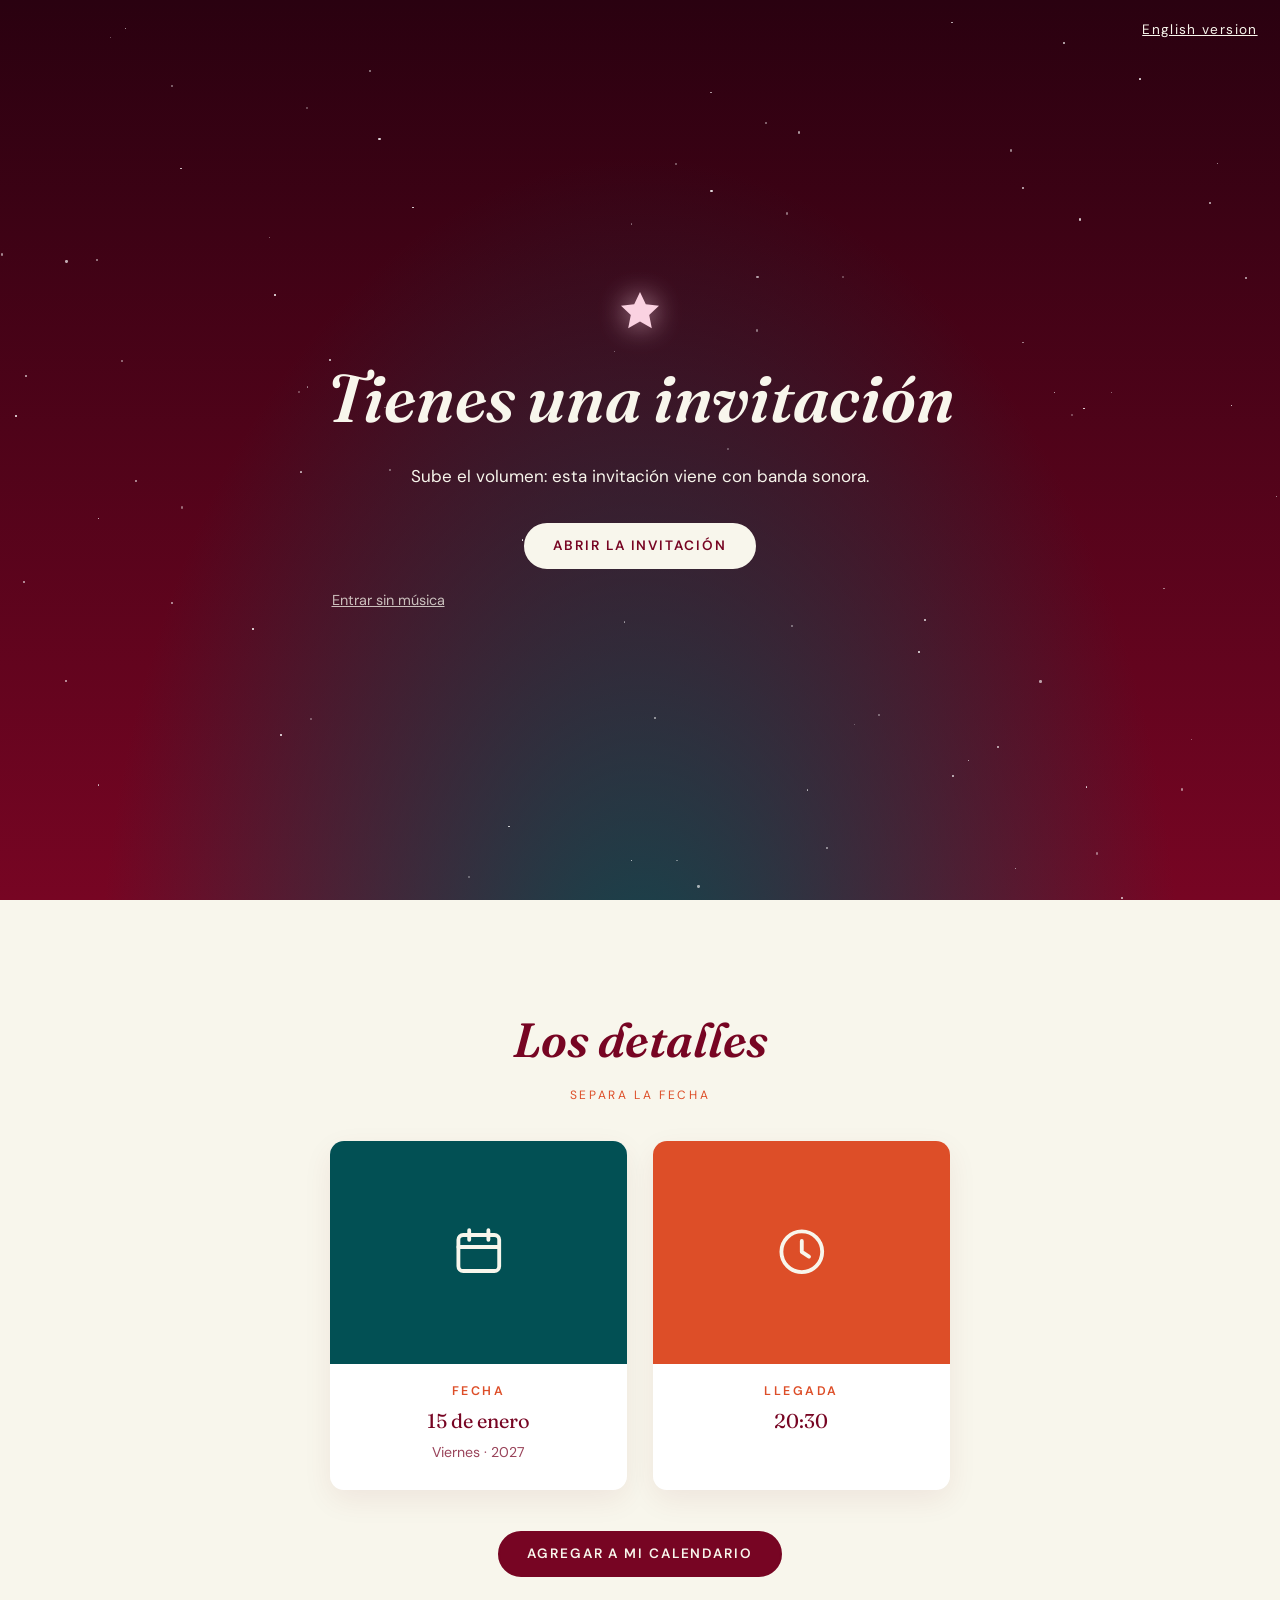
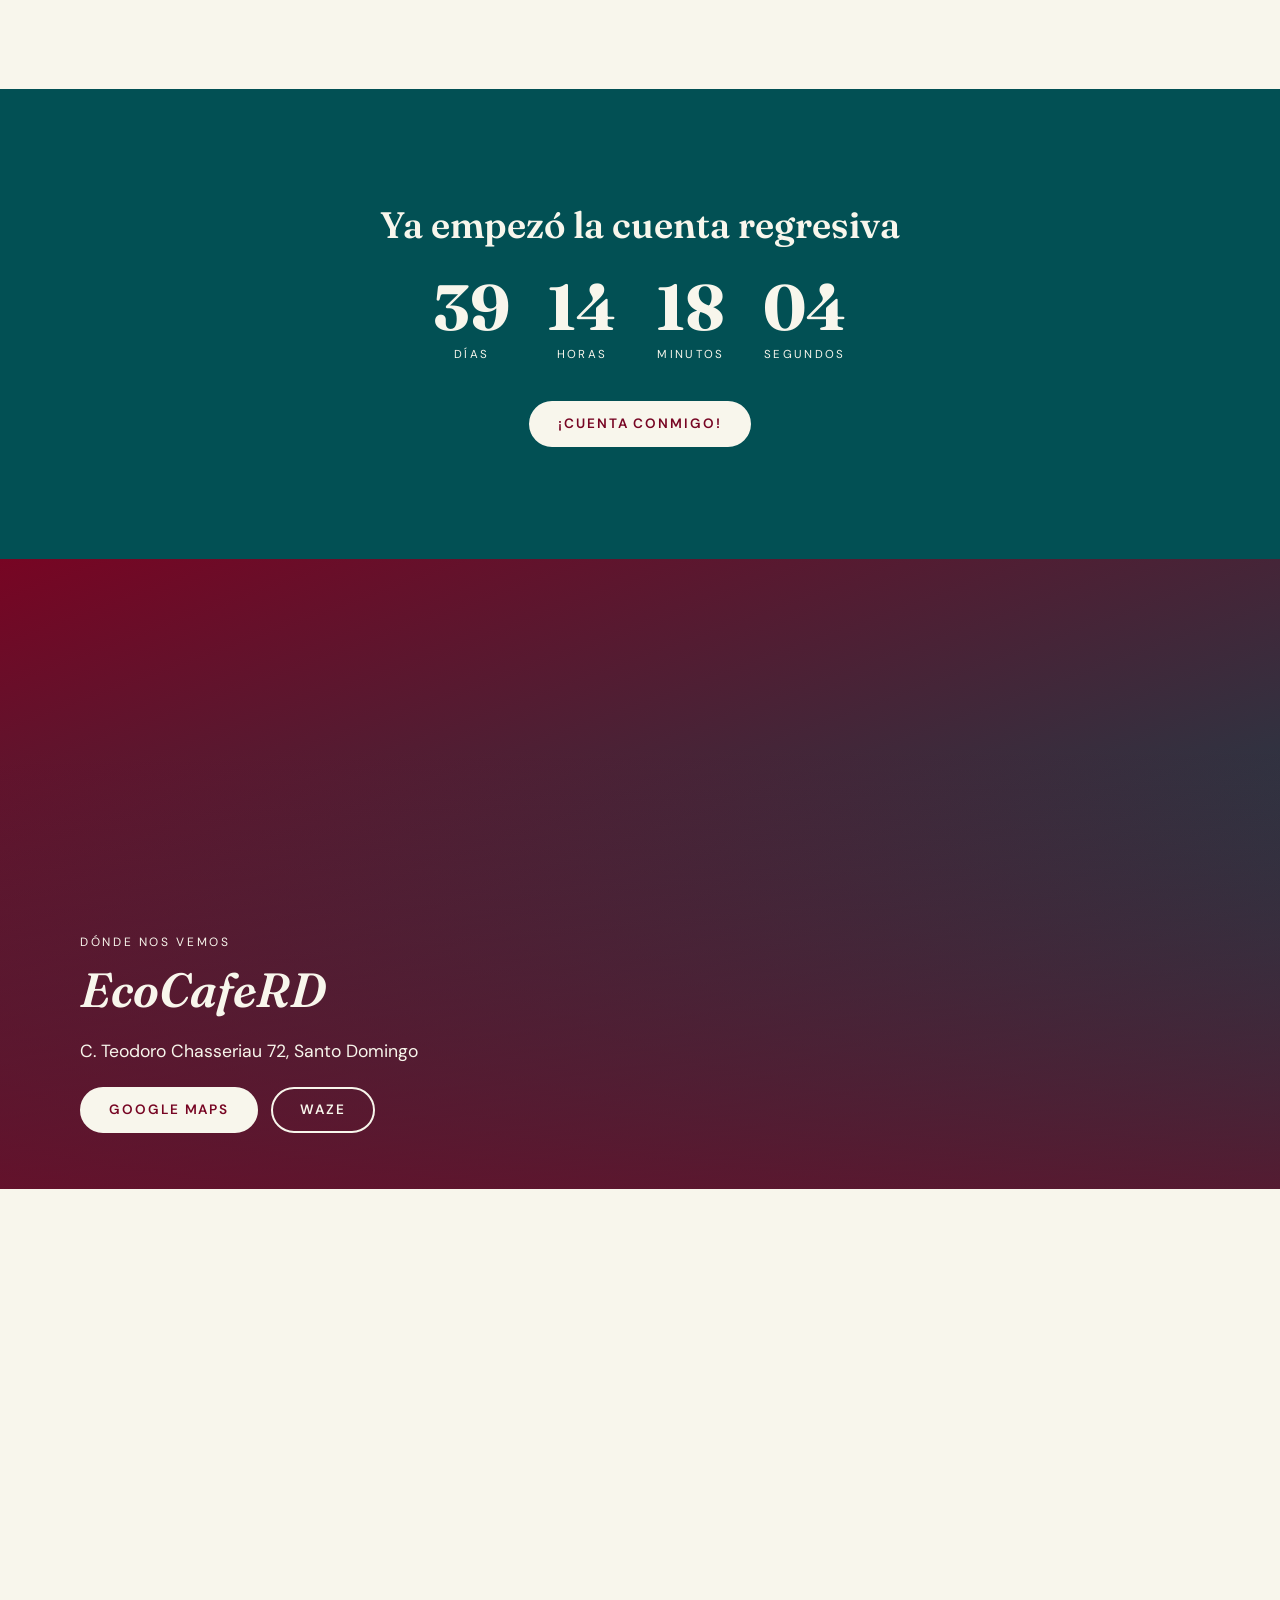
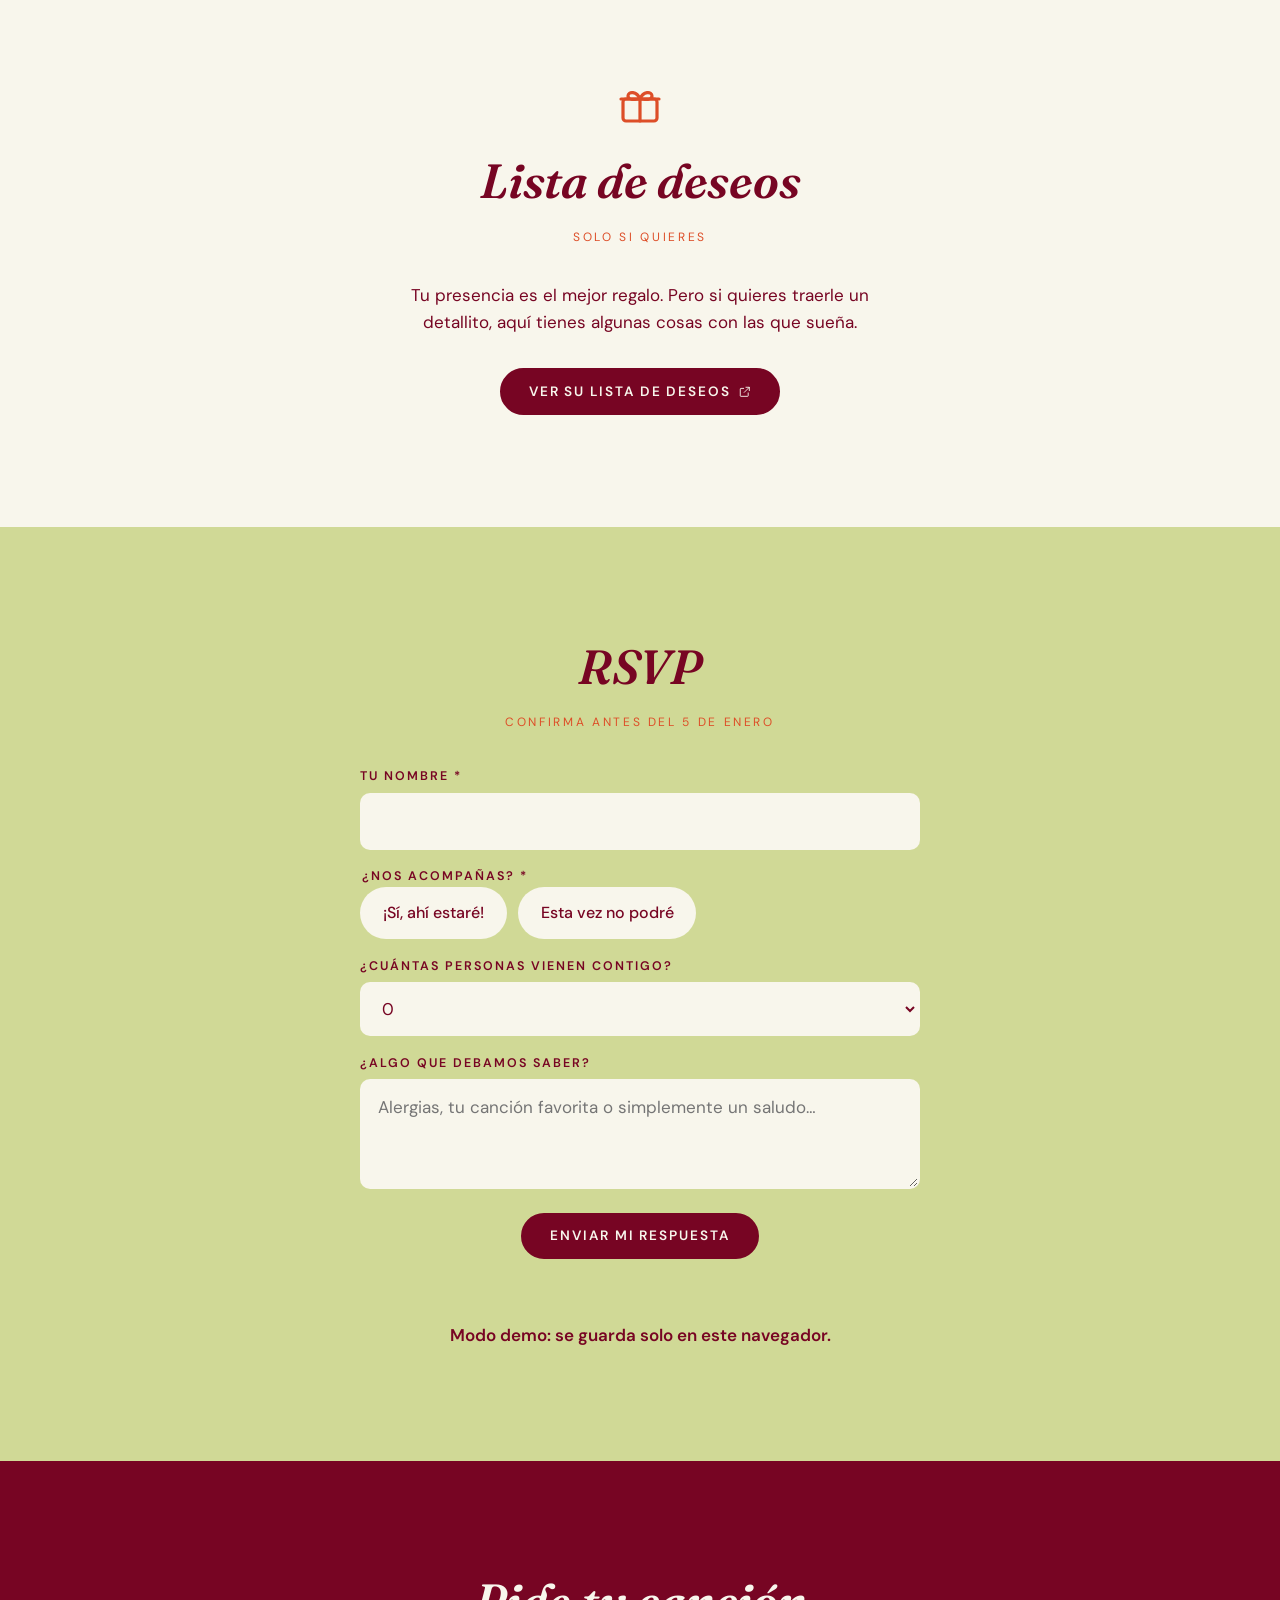
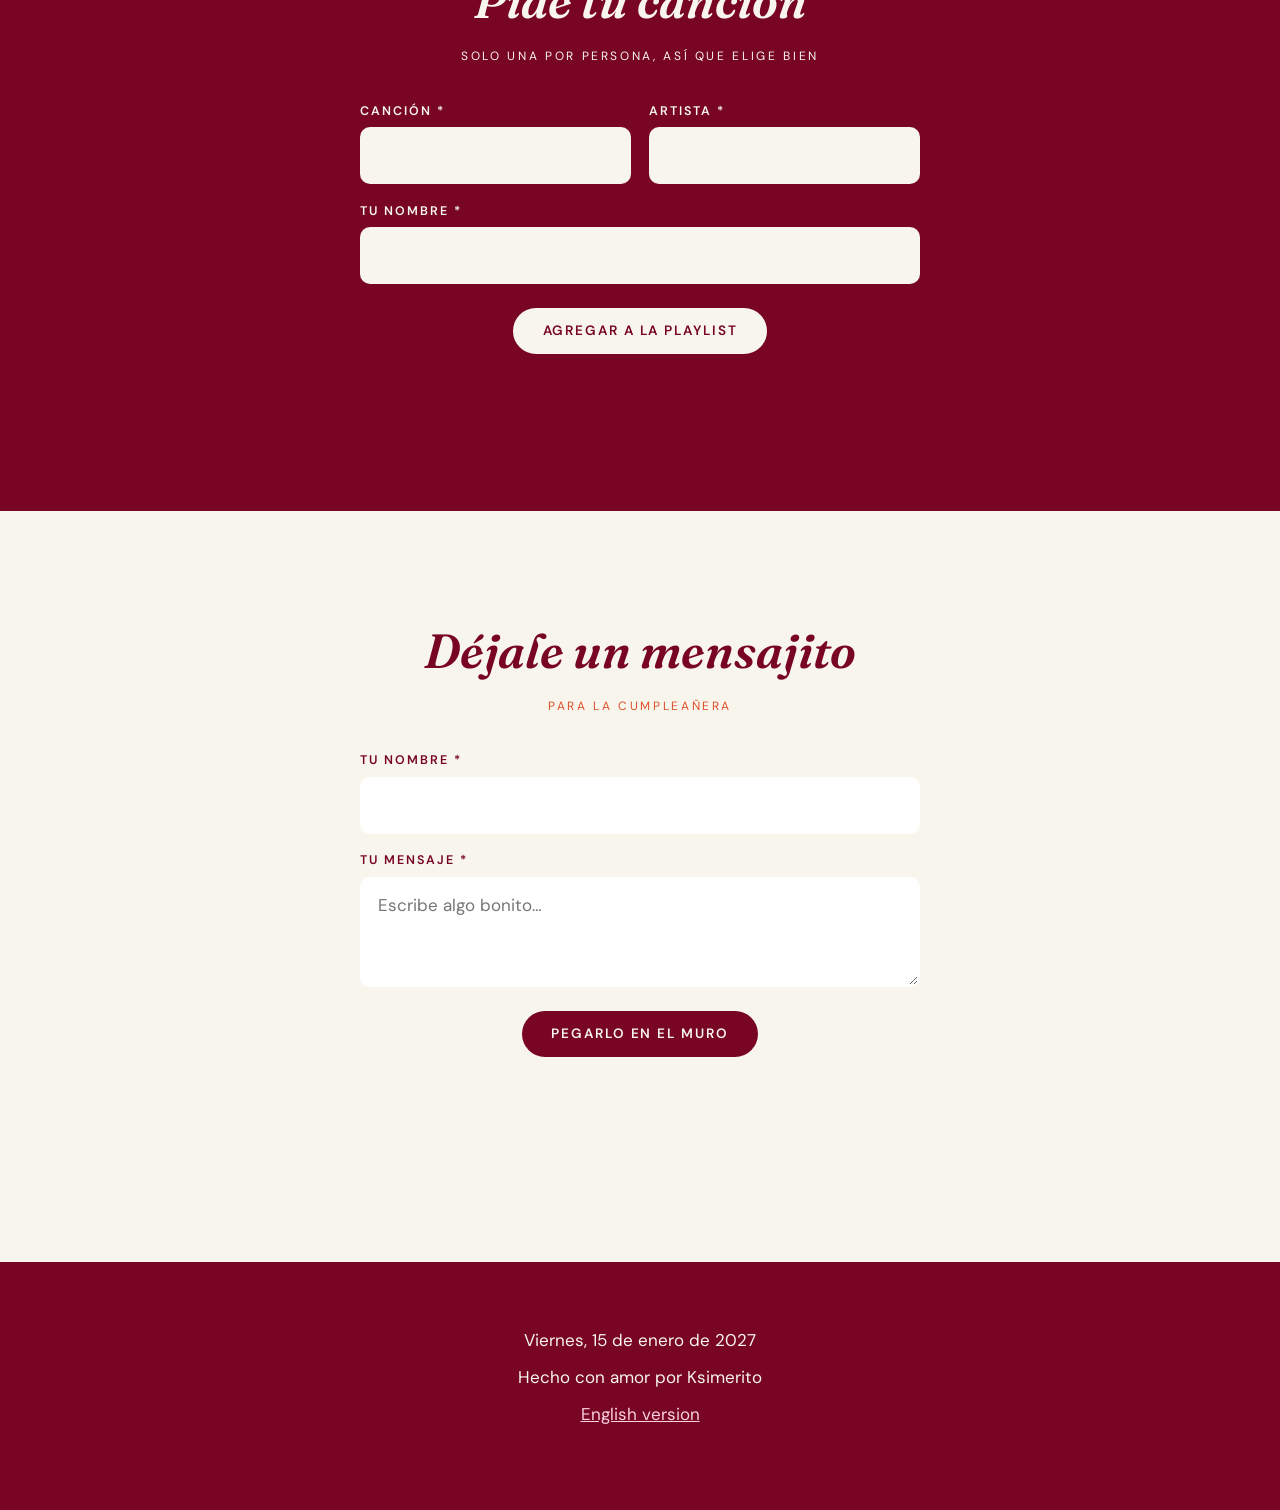
==== commit 2cdcbacc: "Remove tagline band, capitalize headings Co-Authored-By: Claude Opus 5.5 <noreply@anthropic.com> Cla" ====
--- a/es/index.html
+++ b/es/index.html
@@ -73,18 +73,12 @@
       </a>
     </section>
 
-    <!-- ===== Tagline band ===== -->
-    <section class="band band-honey">
-      <div class="wrap">
-        <p class="big reveal">Una noche bajo las estrellas, con buena música, buena comida y la gente que más quiere</p>
-      </div>
-    </section>
 
     <!-- ===== Details ===== -->
     <section class="pad" id="details">
       <div class="wrap">
-        <h2 class="reveal">los detalles</h2>
-        <span class="eyebrow reveal">separa la fecha</span>
+        <h2 class="reveal">Los detalles</h2>
+        <span class="eyebrow reveal">Separa la fecha</span>
         <div class="cards">
           <article class="card reveal" style="--i:0">
             <div class="card-top"><svg class="icon" aria-hidden="true"><use href="#i-calendar"/></svg></div>
@@ -112,7 +106,7 @@
     <!-- ===== Countdown band ===== -->
     <section class="band band-gorse pad">
       <div class="wrap">
-        <p class="big reveal">ya empezó la cuenta regresiva</p>
+        <p class="big reveal">Ya empezó la cuenta regresiva</p>
         <div class="countdown" id="countdown" aria-live="off"></div>
         <a class="btn reveal" href="#rsvp">¡Cuenta conmigo!</a>
       </div>
@@ -122,7 +116,7 @@
     <section id="location">
       <div class="location-photo">
         <div class="wrap">
-          <span class="eyebrow reveal from-left">dónde nos vemos</span>
+          <span class="eyebrow reveal from-left">Dónde nos vemos</span>
           <h2 class="reveal from-left" style="--i:1" data-cfg="venue">Nombre del lugar</h2>
           <p class="reveal from-left" style="--i:2" data-cfg="address">Dirección por anunciar</p>
           <div class="btn-row reveal from-left" style="--i:3">
@@ -138,8 +132,8 @@
     <section id="gifts" class="pad">
       <div class="wrap gifts-box">
         <svg class="icon gift-icon reveal pop" aria-hidden="true"><use href="#i-gift"/></svg>
-        <h2 class="reveal">lista de deseos</h2>
-        <span class="eyebrow reveal">solo si quieres</span>
+        <h2 class="reveal">Lista de deseos</h2>
+        <span class="eyebrow reveal">Solo si quieres</span>
         <p class="reveal">Tu presencia es el mejor regalo. Pero si quieres traerle un detallito, aquí tienes algunas cosas con las que sueña.</p>
         <a class="btn reveal" id="wishlist-link" href="#" target="_blank" rel="noopener">Ver su lista de deseos <svg class="icon" aria-hidden="true"><use href="#i-external"/></svg></a>
       </div>
@@ -149,7 +143,7 @@
     <section id="rsvp" class="band-birch pad">
       <div class="wrap form-box">
         <h2 class="reveal">RSVP</h2>
-        <span class="eyebrow reveal">confirma antes del <span data-cfg="rsvpBy"></span></span>
+        <span class="eyebrow reveal">Confirma antes del <span data-cfg="rsvpBy"></span></span>
         <form class="form reveal" id="rsvp-form" novalidate>
           <div class="field">
             <label for="rsvp-name">Tu nombre *</label>
@@ -179,7 +173,7 @@
         </form>
         <div class="thanks" aria-live="polite">
           <svg class="icon" aria-hidden="true"><use href="#i-check"/></svg>
-          <h2>¡gracias!</h2>
+          <h2>¡Gracias!</h2>
           <p>Recibimos tu respuesta. ¡Te esperamos!</p>
         </div>
       </div>
@@ -188,8 +182,8 @@
     <!-- ===== Song requests ===== -->
     <section id="songs" class="band-willow pad">
       <div class="wrap form-box">
-        <h2 class="reveal">pide tu canción</h2>
-        <span class="eyebrow reveal">solo una por persona, así que elige bien</span>
+        <h2 class="reveal">Pide tu canción</h2>
+        <span class="eyebrow reveal">Solo una por persona, así que elige bien</span>
         <form class="form reveal" id="song-form" novalidate>
           <div class="row">
             <div class="field">
@@ -220,8 +214,8 @@
     <!-- ===== Note wall ===== -->
     <section id="wall" class="pad">
       <div class="wrap">
-        <h2 class="reveal">déjale un mensajito</h2>
-        <span class="eyebrow reveal">para la cumpleañera</span>
+        <h2 class="reveal">Déjale un mensajito</h2>
+        <span class="eyebrow reveal">Para la cumpleañera</span>
         <form class="form wall-form reveal" id="wall-form" novalidate>
           <div class="field">
             <label for="wall-name">Tu nombre *</label>
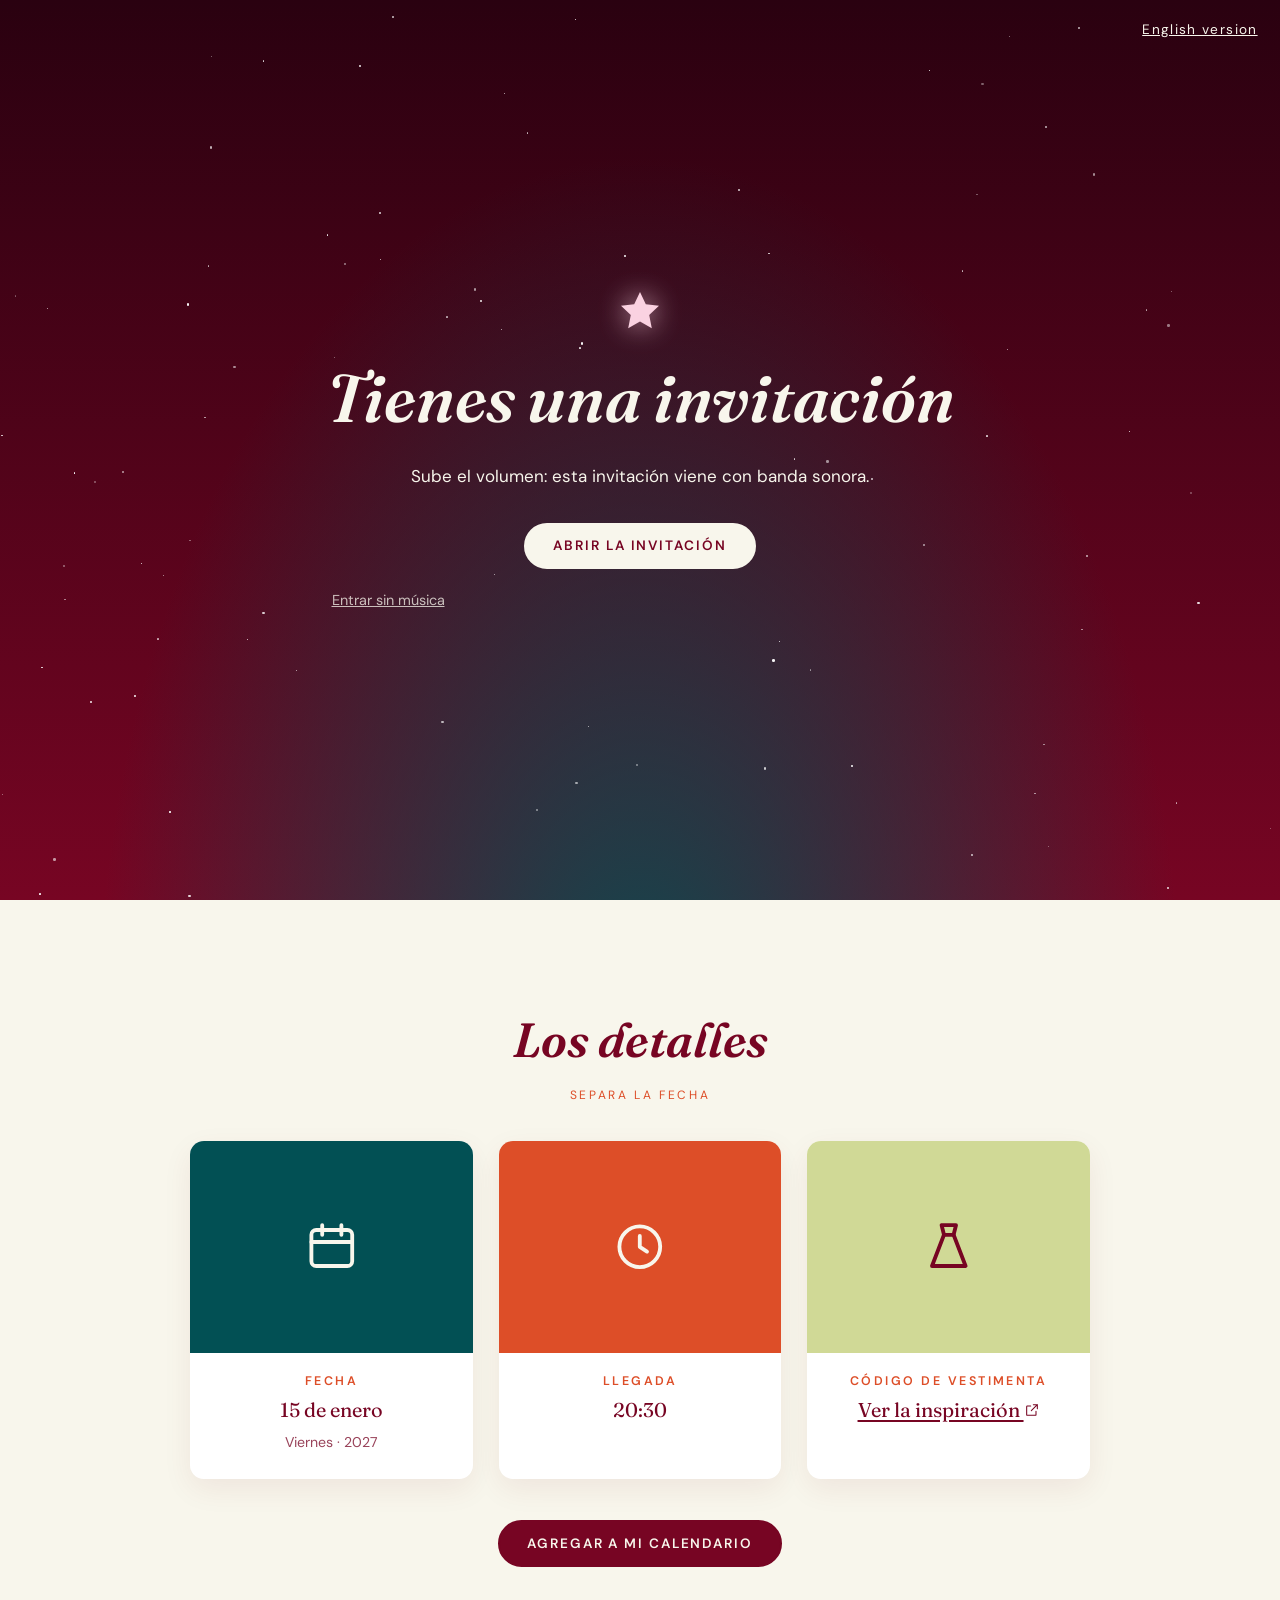
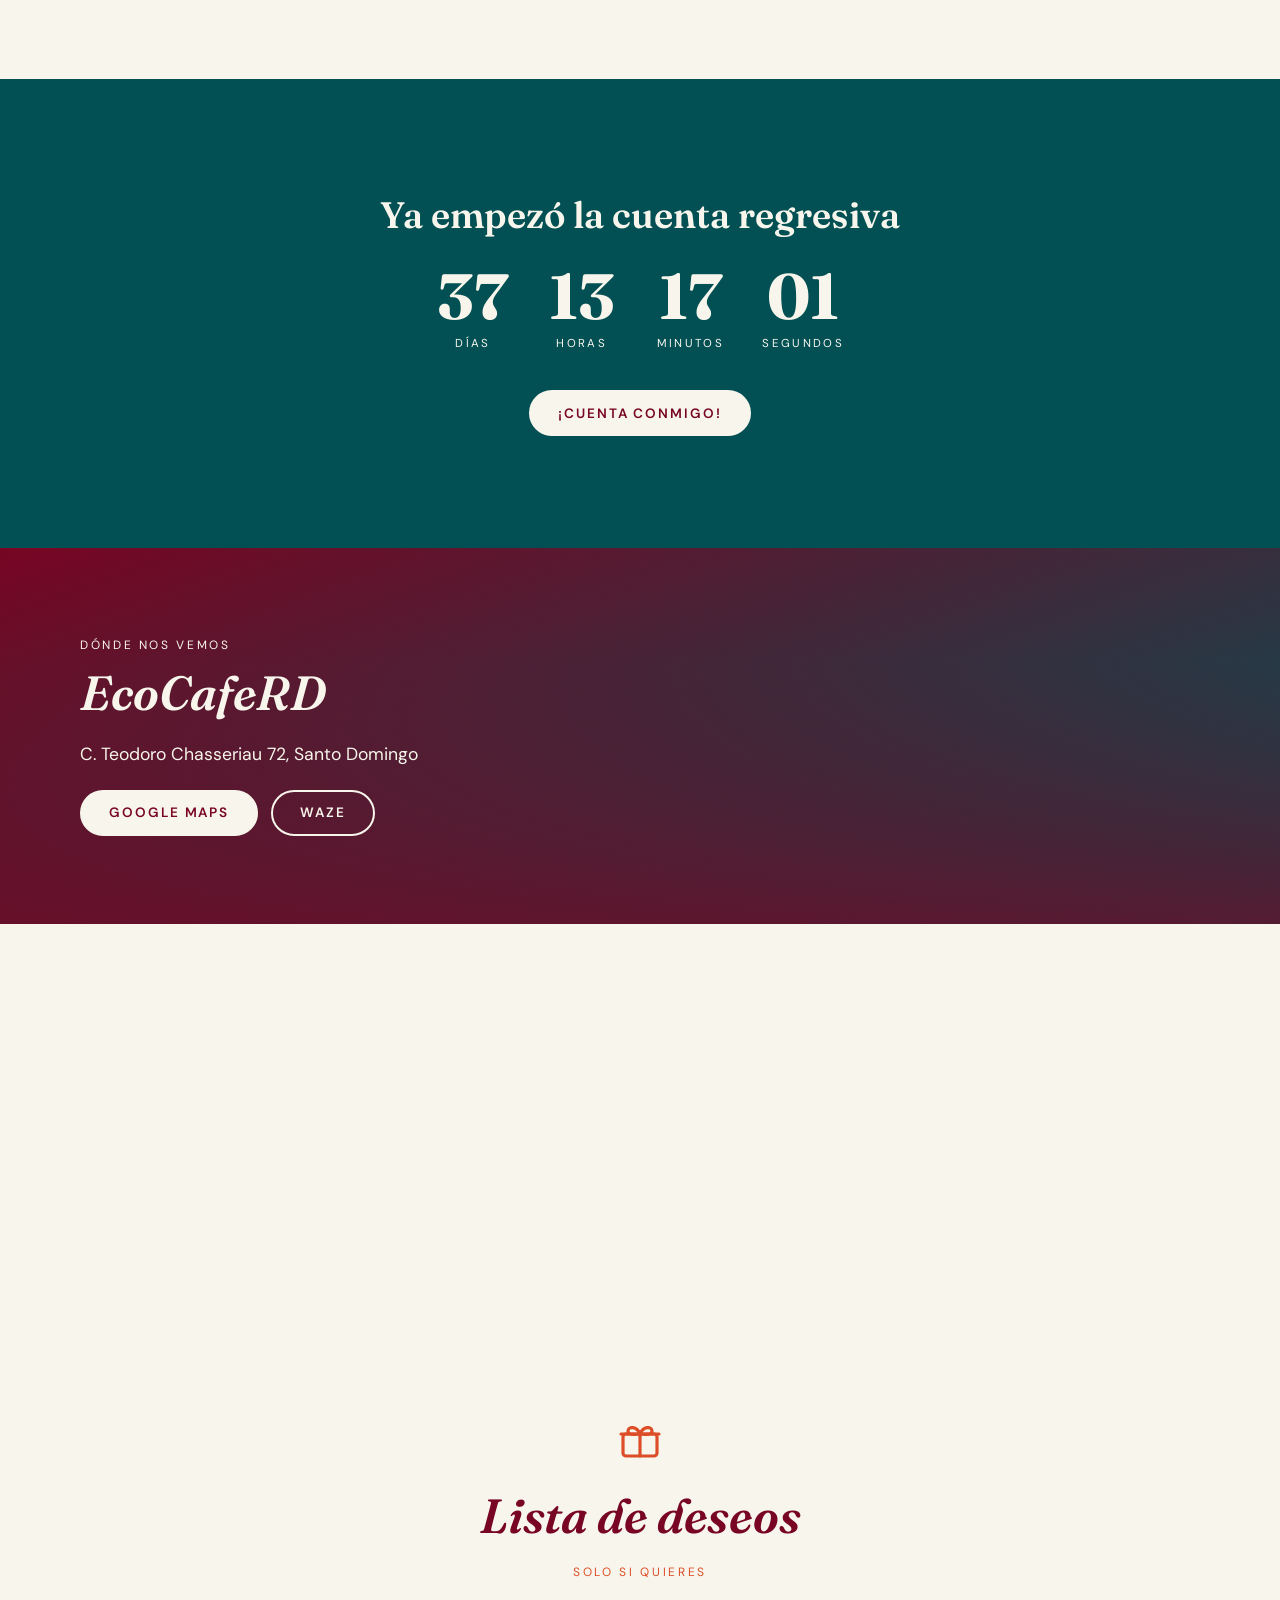
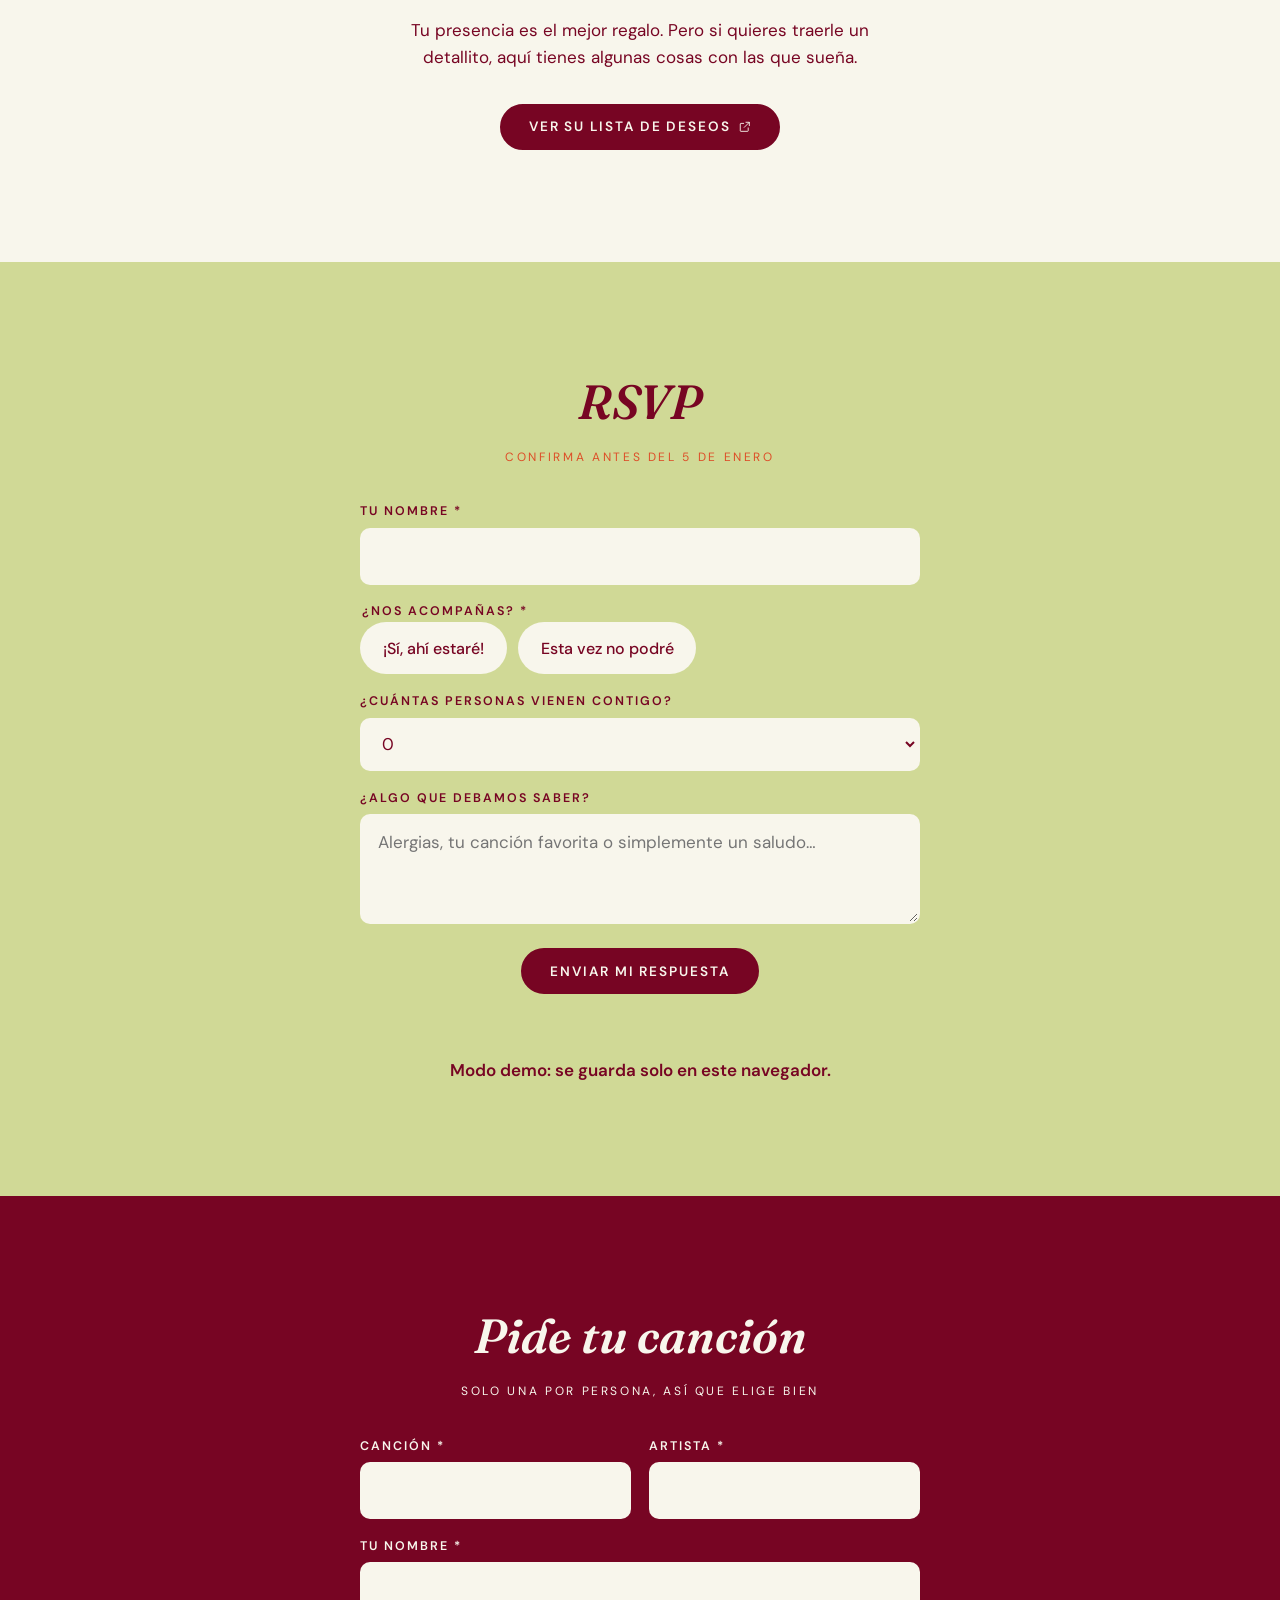
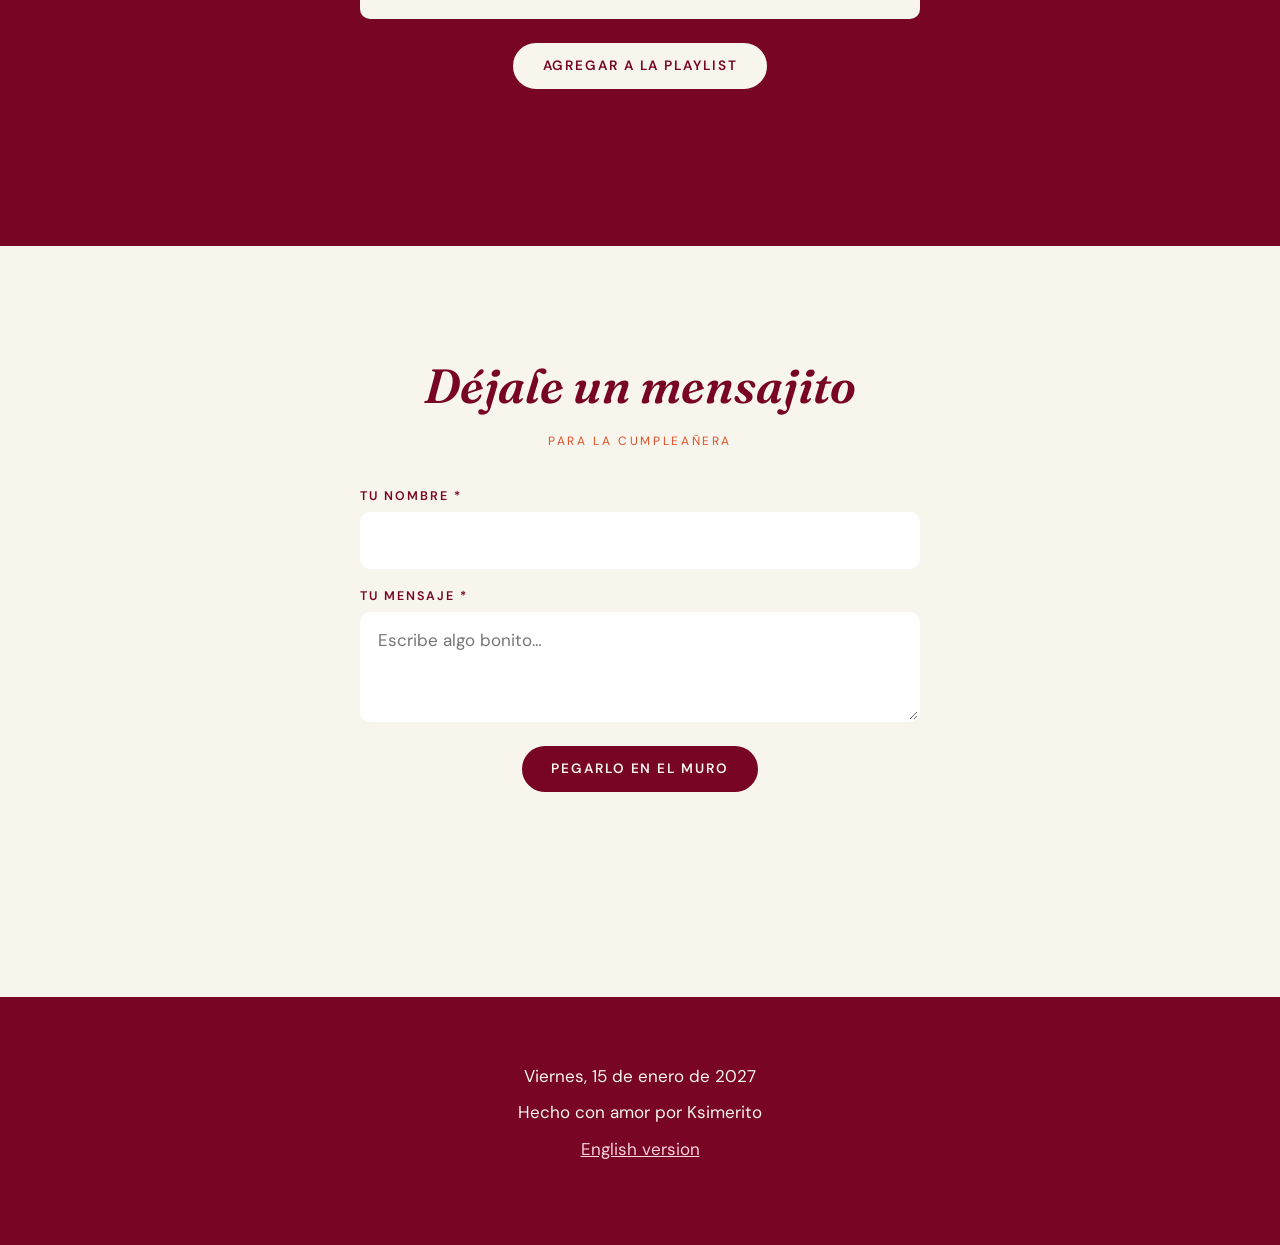
==== commit a55d147c: "Bring back the dress code card with a link to the reference look Co-Authored-By: Claude Opus 5.5 <no" ====
--- a/es/index.html
+++ b/es/index.html
@@ -21,6 +21,7 @@
   <svg width="0" height="0" style="position:absolute" aria-hidden="true">
     <symbol id="star" viewBox="0 0 24 24"><path fill="currentColor" d="M12 2.5l2.9 6.1 6.6.8-4.9 4.6 1.3 6.6L12 17.3l-5.9 3.3 1.3-6.6-4.9-4.6 6.6-.8z"/></symbol>
     <symbol id="i-calendar" viewBox="0 0 24 24"><rect x="3.5" y="5" width="17" height="15" rx="2"/><path d="M3.5 10h17M8 3v4M16 3v4"/></symbol>
+    <symbol id="i-dress" viewBox="0 0 24 24"><path d="M9 3h6l-1 4 5 13H5l5-13z"/><path d="M10 7h4"/></symbol>
     <symbol id="i-clock" viewBox="0 0 24 24"><circle cx="12" cy="12" r="8.5"/><path d="M12 7.5V12l3 2"/></symbol>
     <symbol id="i-gift" viewBox="0 0 24 24"><rect x="3.5" y="9" width="17" height="11" rx="1.5"/><path d="M2.5 9h19M12 9v11M12 9c-1.5-4-6-4-6-1.5S10 9 12 9zm0 0c1.5-4 6-4 6-1.5S14 9 12 9z"/></symbol>
     <symbol id="i-check" viewBox="0 0 24 24"><circle cx="12" cy="12" r="9"/><path d="M8 12.5l2.7 2.7L16 9.8"/></symbol>
@@ -96,6 +97,14 @@
               <small class="until">hasta las <span data-cfg="timeEnd"></span></small>
             </div>
           </article>
+          <article class="card reveal" style="--i:2">
+            <div class="card-top"><svg class="icon" aria-hidden="true"><use href="#i-dress"/></svg></div>
+            <div class="card-body">
+              <h3>Código de vestimenta</h3>
+              <p><a class="dress-link" id="dress-link" href="#" target="_blank" rel="noopener">Ver la inspiración <svg class="icon" aria-hidden="true"><use href="#i-external"/></svg></a></p>
+              <small data-cfg="dress"></small>
+            </div>
+          </article>
         </div>
         <div class="details-cta reveal">
           <button class="btn" id="add-cal" type="button">Agregar a mi calendario</button>
--- a/styles.css
+++ b/styles.css
@@ -171,7 +171,7 @@
 .band-gorse .btn:hover { background: var(--orange); border-color: var(--orange); color: var(--cream); }
 
 /* ---------- details cards ---------- */
-.cards { display: grid; grid-template-columns: repeat(2, 1fr); gap: 1.6rem; max-width: 620px; margin: 0 auto; }
+.cards { display: grid; grid-template-columns: repeat(3, 1fr); gap: 1.6rem; max-width: 900px; margin: 0 auto; }
 .card {
   background: #fff; border-radius: var(--radius); overflow: hidden; text-align: center;
   box-shadow: 0 10px 30px rgba(119, 5, 35, .07);
@@ -181,6 +181,10 @@
 .card .card-top { aspect-ratio: 4 / 3; display: grid; place-items: center; font-size: 3.6rem; }
 .card:nth-child(1) .card-top { background: var(--petrol); color: var(--cream); }
 .card:nth-child(2) .card-top { background: var(--orange); color: var(--cream); }
+.card:nth-child(3) .card-top { background: var(--pistachio); color: var(--burgundy); }
+.card .dress-link { color: var(--burgundy); text-decoration: underline; text-underline-offset: 3px; }
+.card .dress-link .icon { font-size: .8em; vertical-align: -.05em; }
+.card .dress-link:hover { color: var(--orange); }
 .card .card-body { padding: 1.3rem 1rem 1.6rem; }
 .card h3 { font-size: .78rem; font-family: var(--font-body); letter-spacing: .2em; text-transform: uppercase; color: var(--orange); margin-bottom: .5em; } /* accent */
 .card p { margin: 0; font-family: var(--font-display); font-size: 1.25rem; }
@@ -190,13 +194,13 @@
 
 /* ---------- location ---------- */
 .location-photo {
-  min-height: 70vh; display: flex; align-items: flex-end; color: var(--cream);
+  min-height: 0; display: flex; align-items: flex-end; color: var(--cream);
   background:
     linear-gradient(180deg, transparent 30%, rgba(119, 5, 35, .7)),
     url("assets/img/venue.jpg") center / cover no-repeat,
     linear-gradient(160deg, var(--burgundy), var(--petrol));
 }
-.location-photo .wrap { padding: 3.5rem 0; }
+.location-photo .wrap { padding: clamp(3.5rem, 8vw, 5.5rem) 0; }
 .location-photo h2 { text-align: left; color: var(--cream); }
 .location-photo .eyebrow { text-align: left; color: var(--cream); margin-bottom: .6rem; }
 .location-photo p { max-width: 36ch; font-size: 1.1rem; margin: 0 0 1.4rem; }
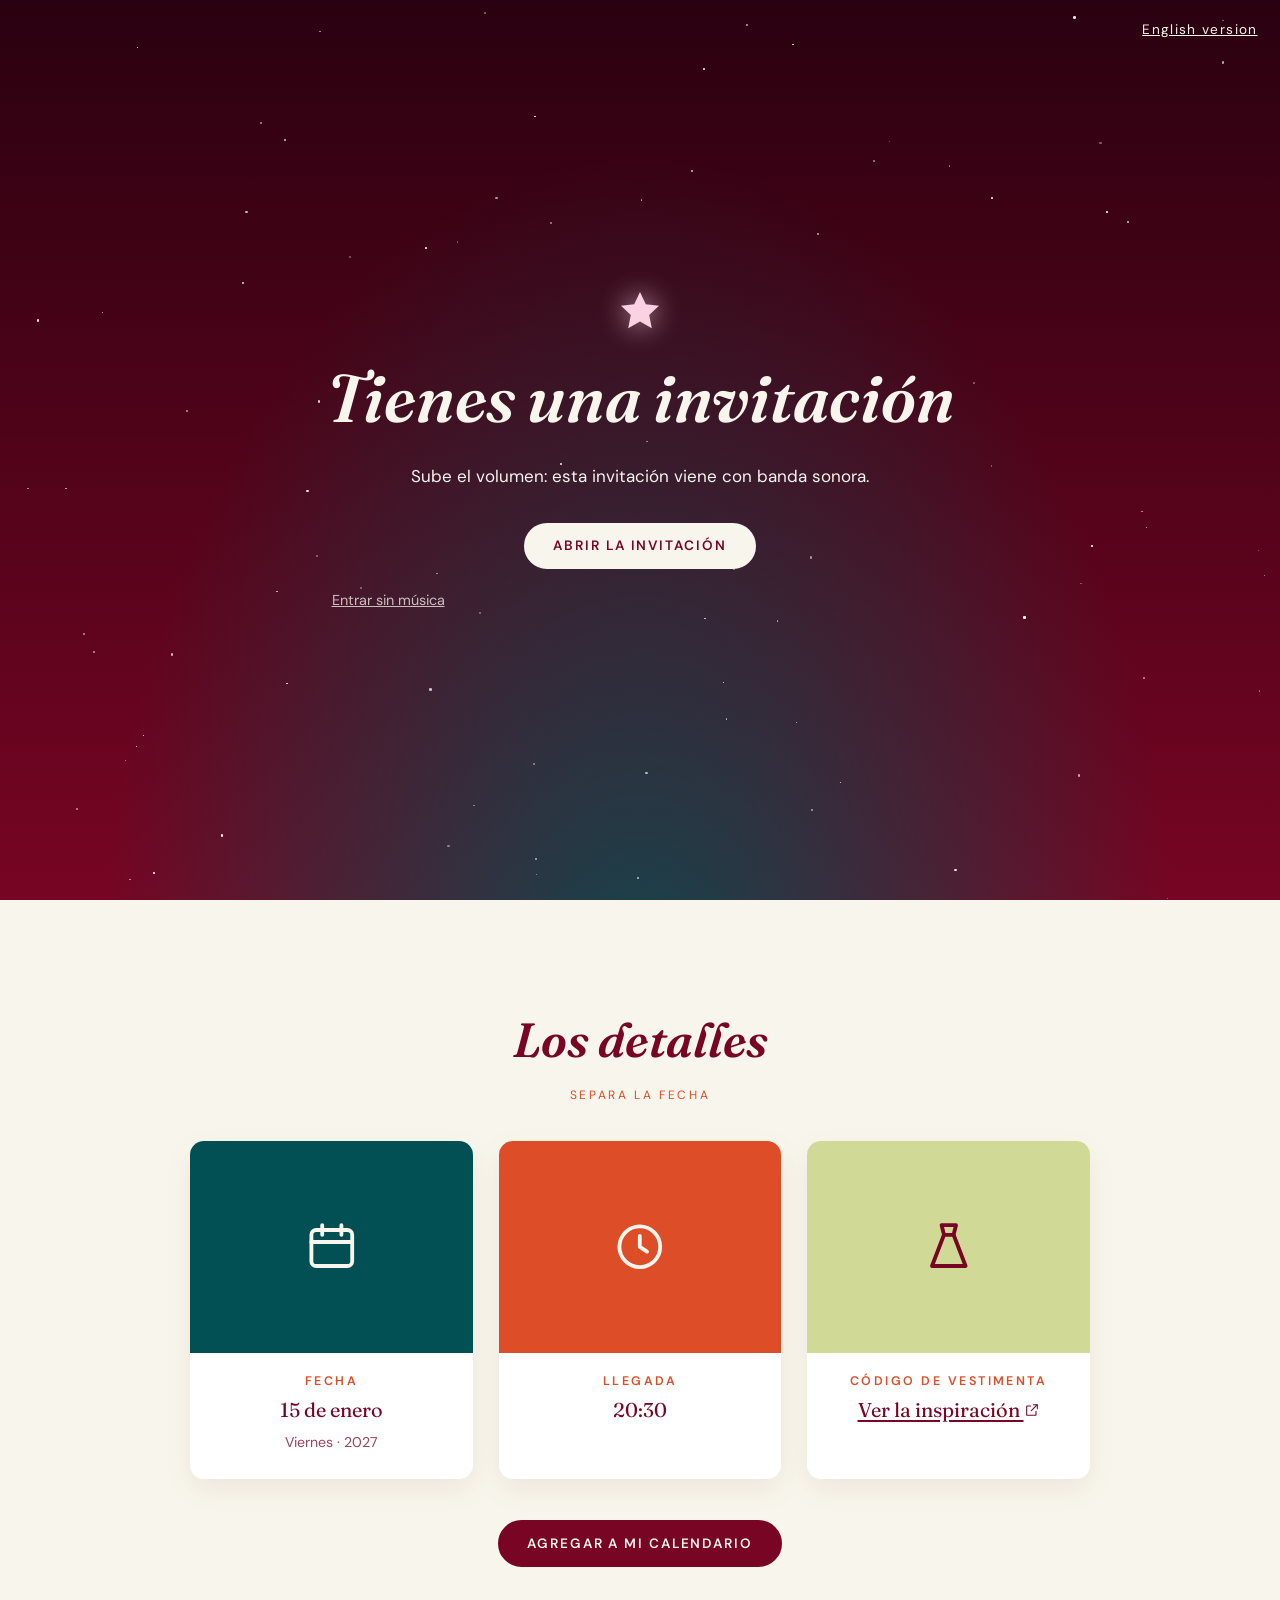
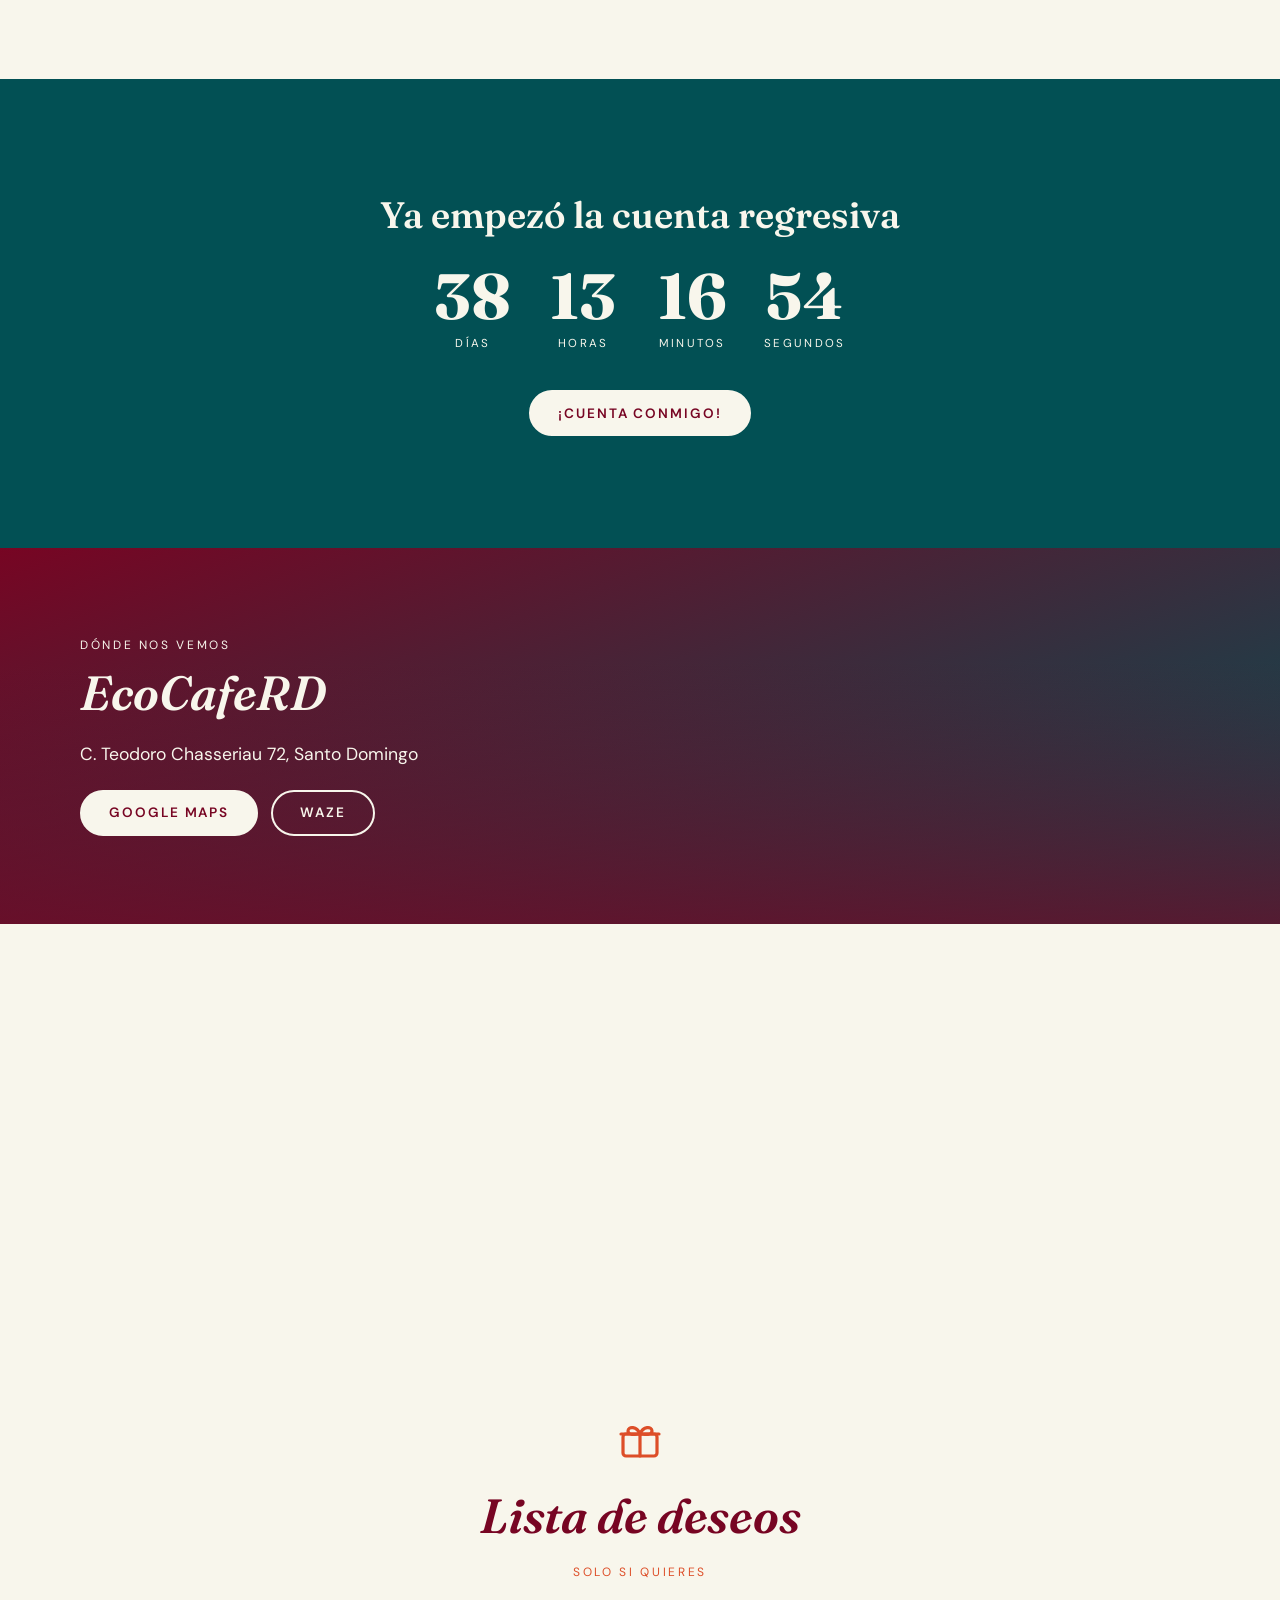
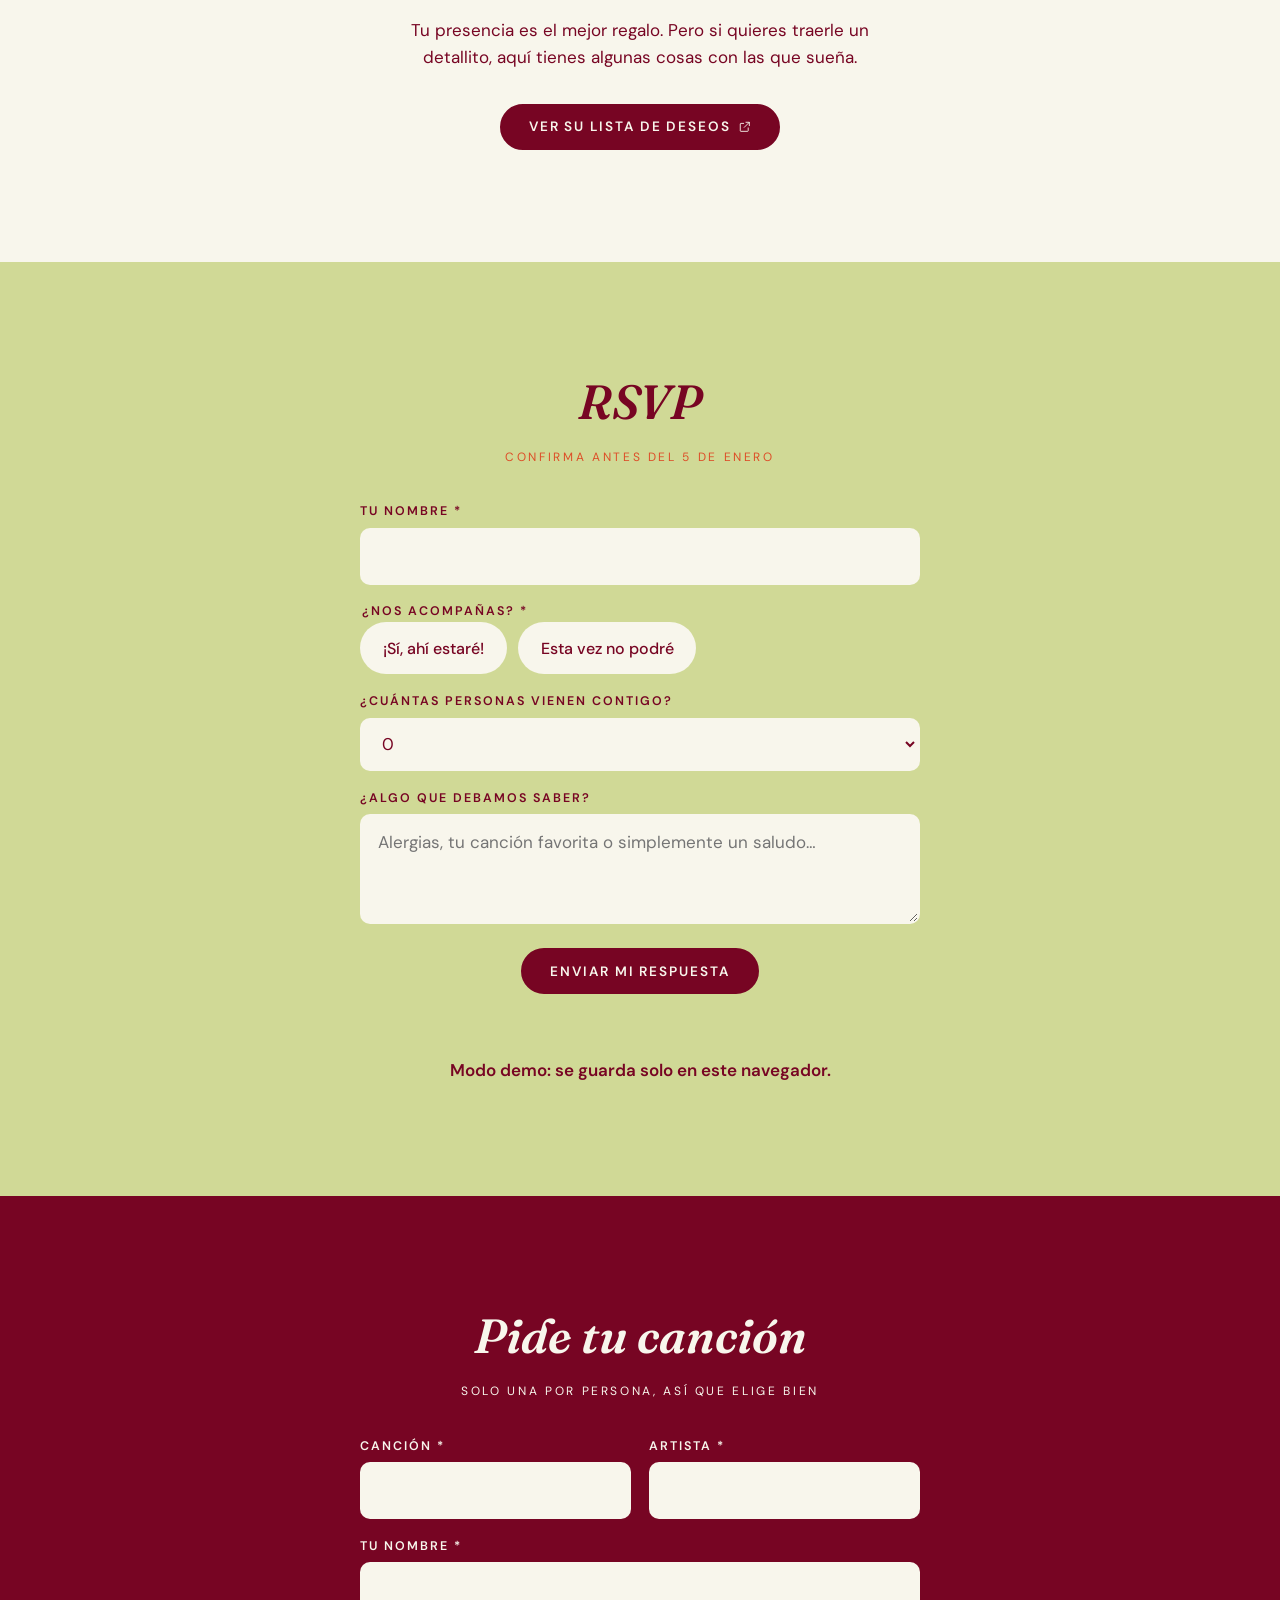
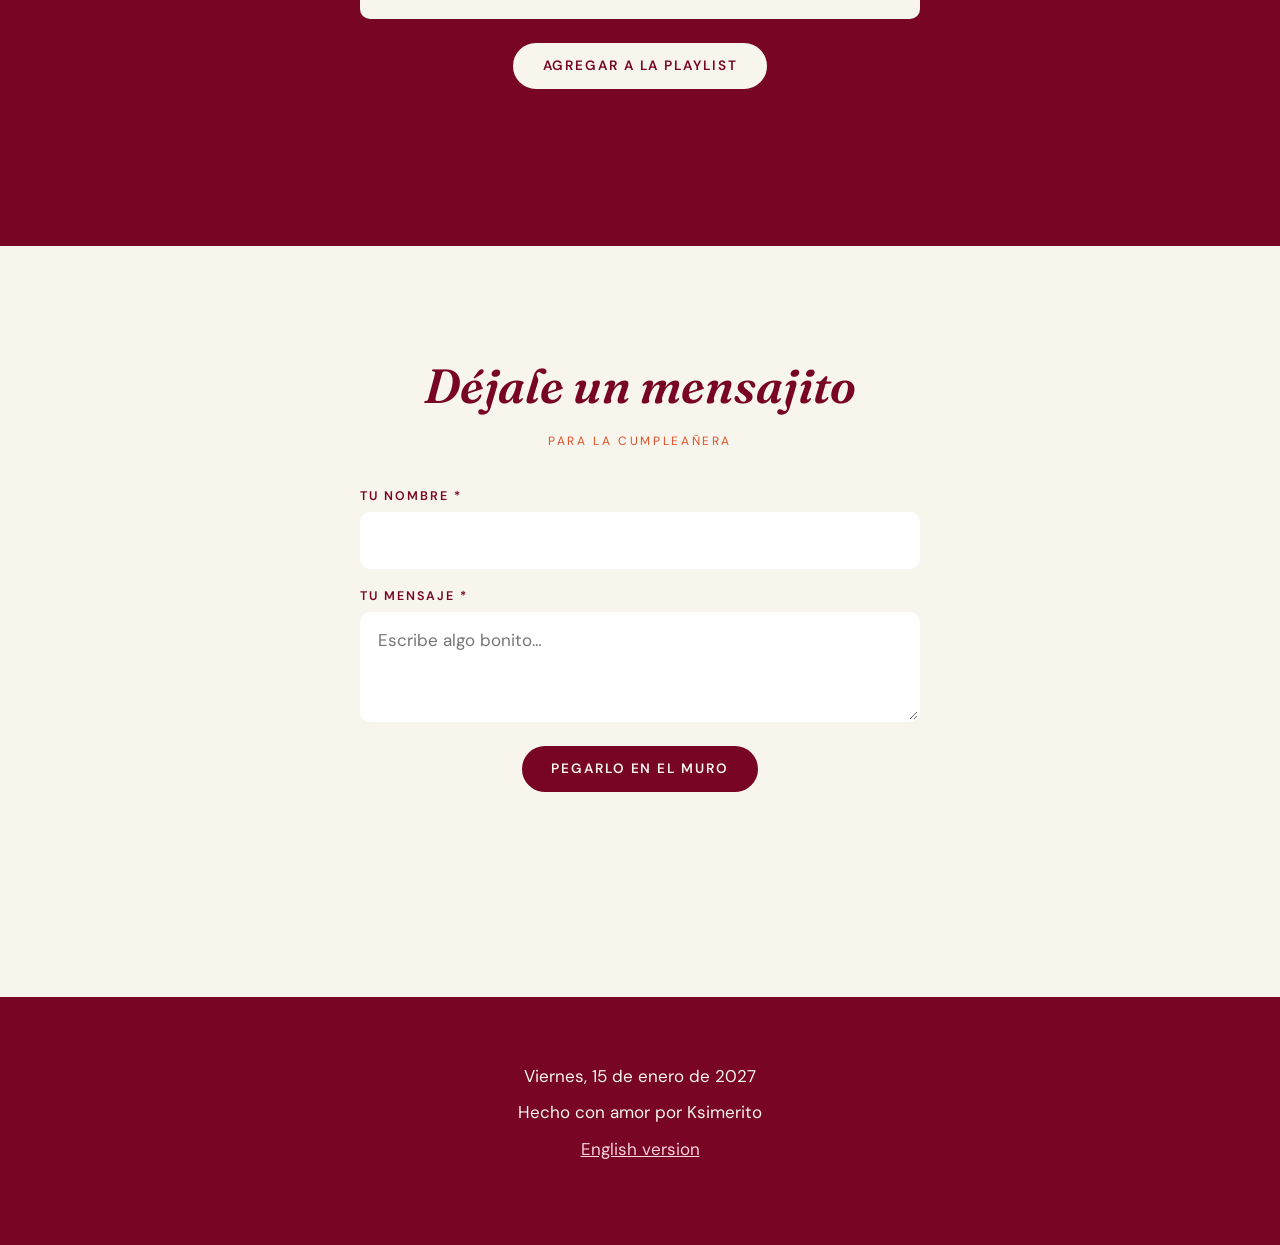
==== commit ae7d8737: "Fix dress code link: hard-code the URL and cache-bust CSS/JS The page could load fresh HTML with an " ====
--- a/es/index.html
+++ b/es/index.html
@@ -14,7 +14,7 @@
   <link rel="preconnect" href="https://fonts.googleapis.com">
   <link rel="preconnect" href="https://fonts.gstatic.com" crossorigin>
   <link href="https://fonts.googleapis.com/css2?family=DM+Sans:opsz,wght@9..40,400;9..40,500;9..40,600;9..40,700&family=Fraunces:ital,opsz,wght@0,9..144,500;0,9..144,600;1,9..144,500;1,9..144,600&display=swap" rel="stylesheet">
-  <link rel="stylesheet" href="../styles.css">
+  <link rel="stylesheet" href="../styles.css?v=a3bd20a3">
 </head>
 <body>
   <!-- Shared icons, reused with <use href="#name"> -->
@@ -101,7 +101,7 @@
             <div class="card-top"><svg class="icon" aria-hidden="true"><use href="#i-dress"/></svg></div>
             <div class="card-body">
               <h3>Código de vestimenta</h3>
-              <p><a class="dress-link" id="dress-link" href="#" target="_blank" rel="noopener">Ver la inspiración <svg class="icon" aria-hidden="true"><use href="#i-external"/></svg></a></p>
+              <p><a class="dress-link" id="dress-link" href="https://pin.it/1P9e74EO3" target="_blank" rel="noopener">Ver la inspiración <svg class="icon" aria-hidden="true"><use href="#i-external"/></svg></a></p>
               <small data-cfg="dress"></small>
             </div>
           </article>
@@ -249,7 +249,7 @@
     <p><a href="../" hreflang="en">English version</a></p>
   </footer>
 
-  <script src="../config.js"></script>
-  <script src="../main.js"></script>
+  <script src="../config.js?v=a3bd20a3"></script>
+  <script src="../main.js?v=a3bd20a3"></script>
 </body>
 </html>
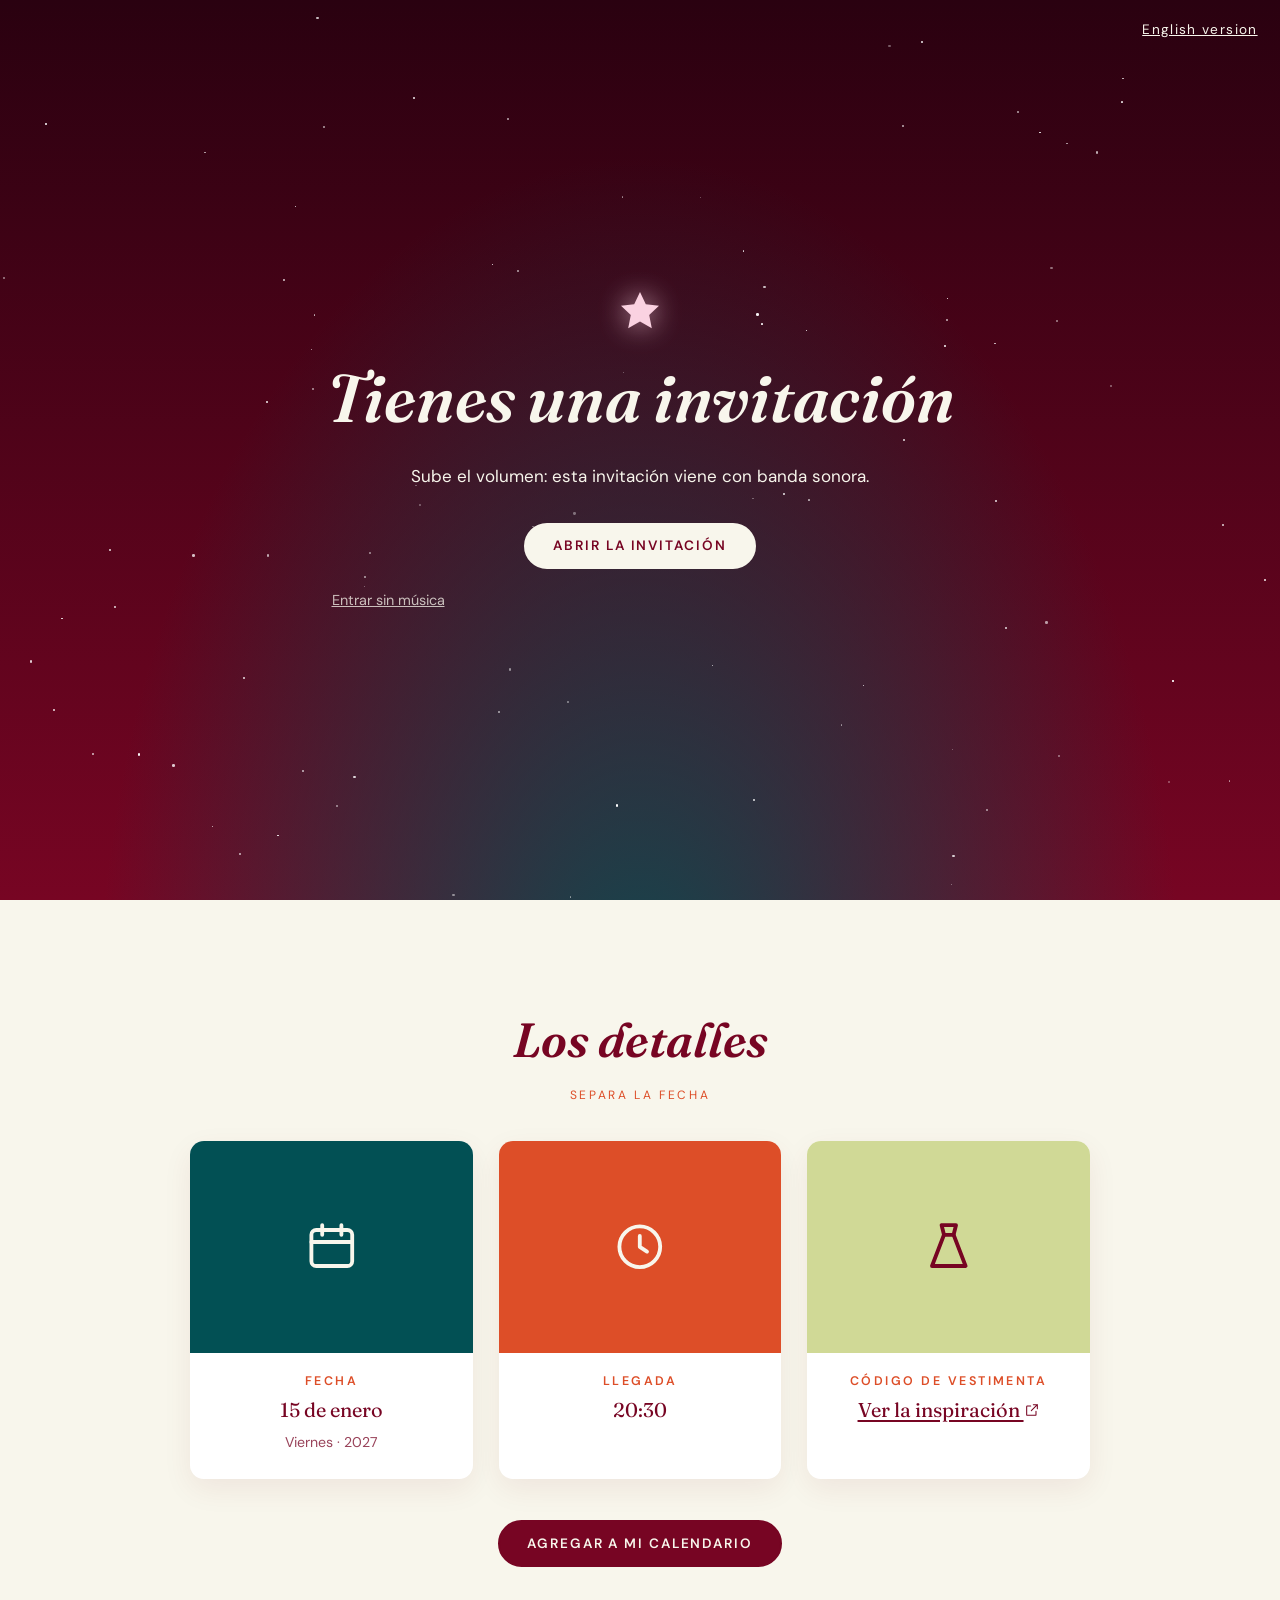
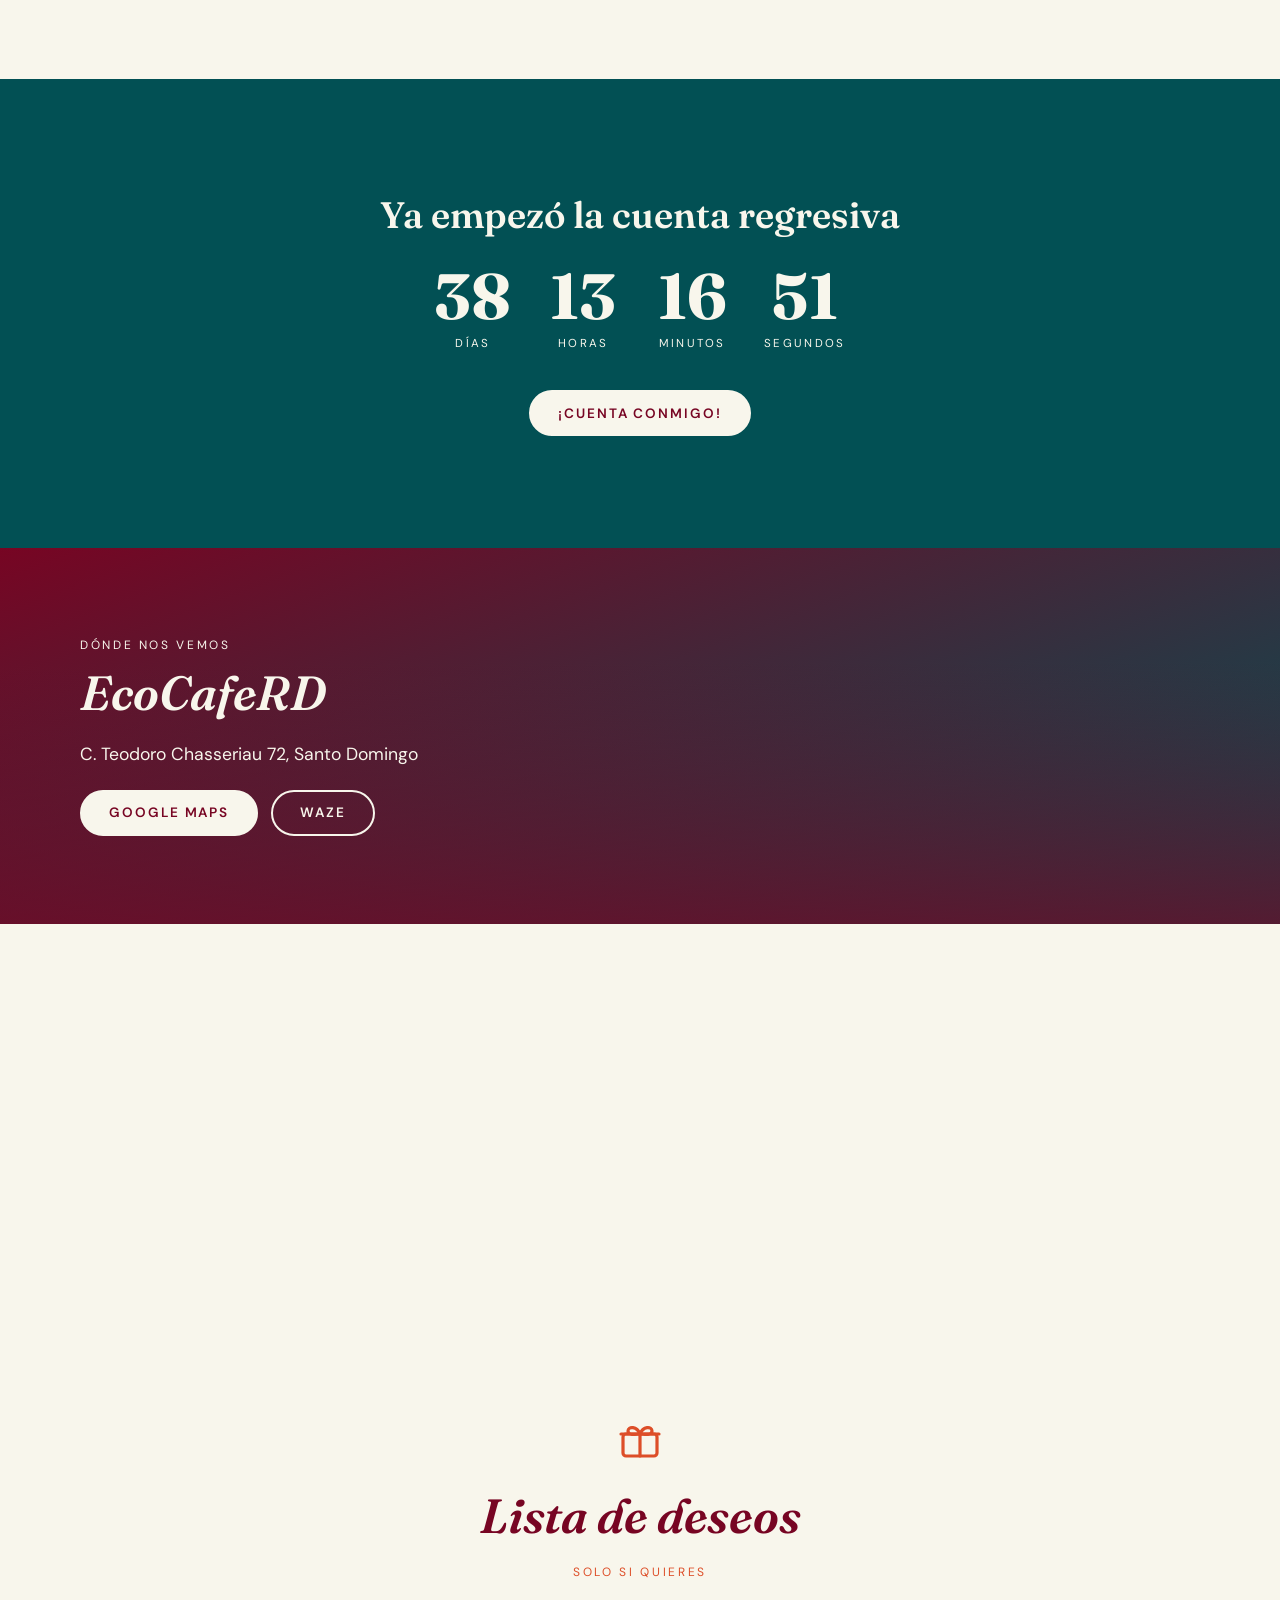
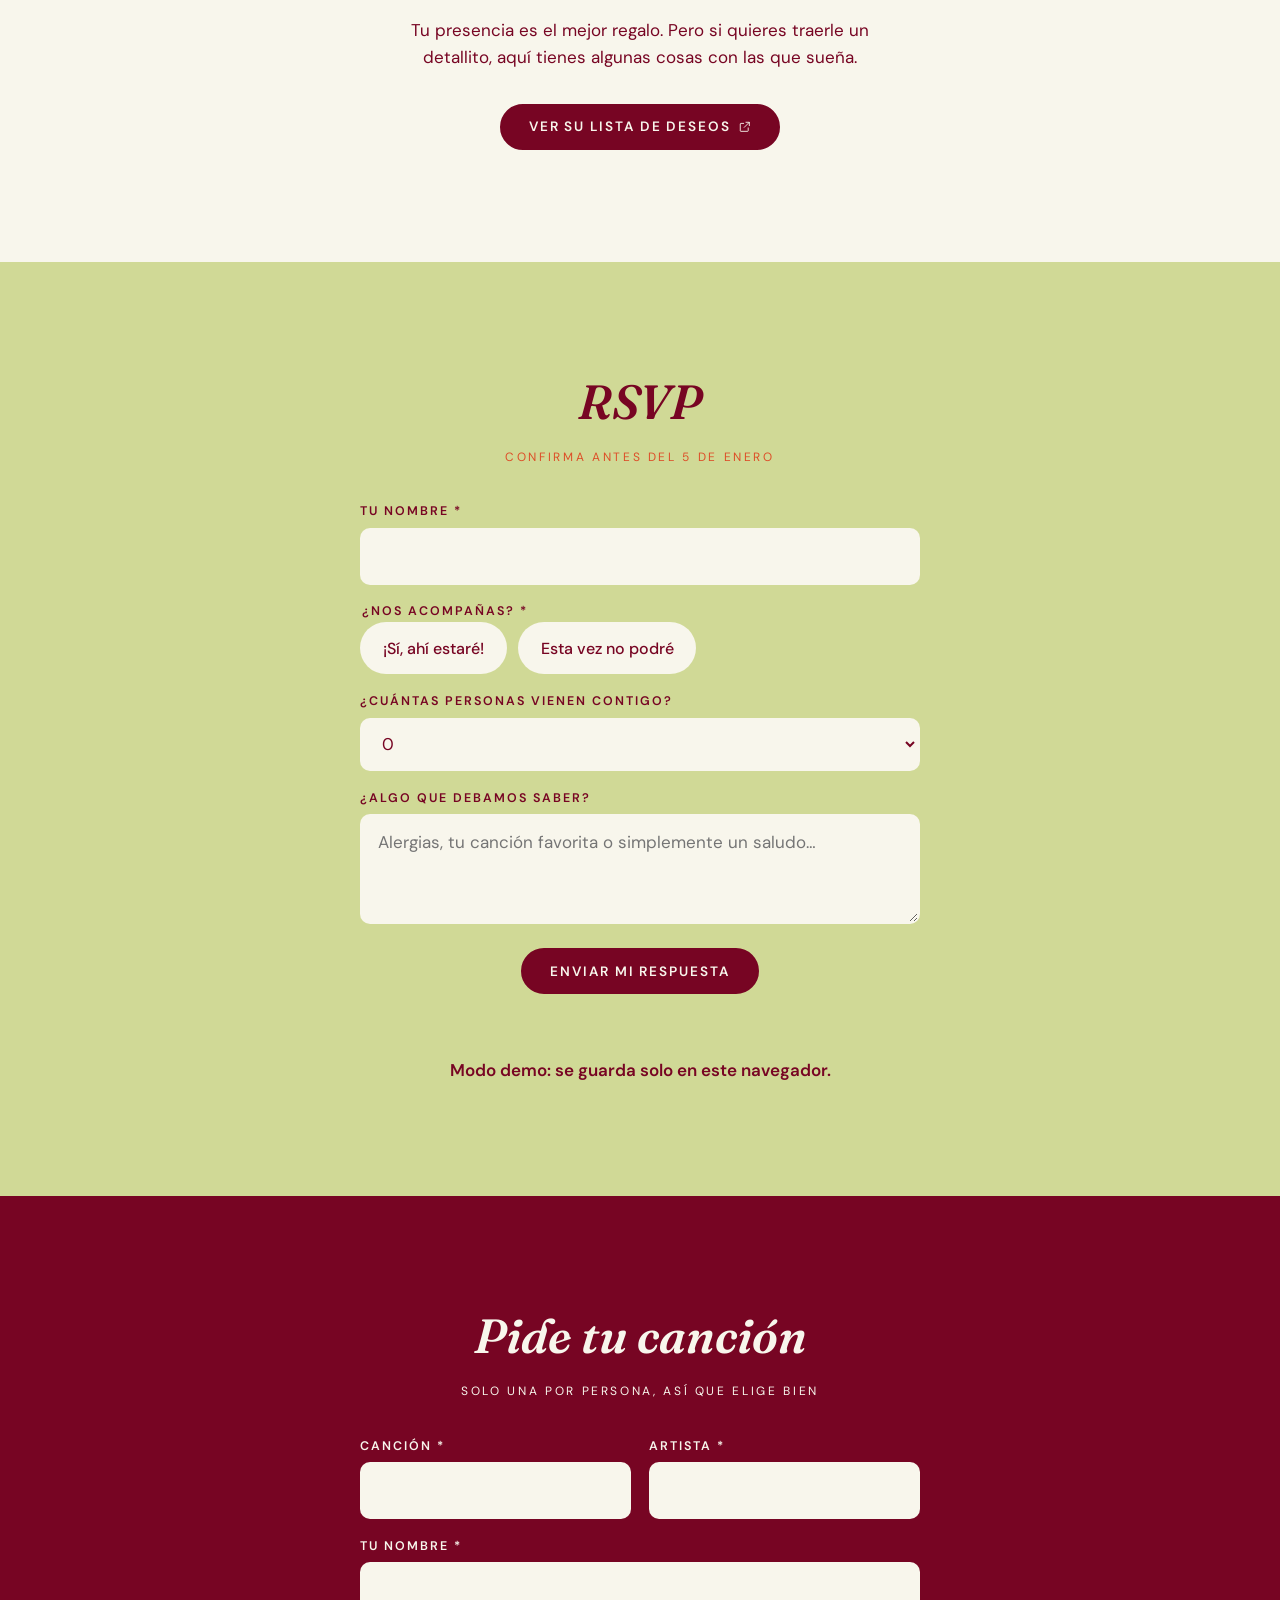
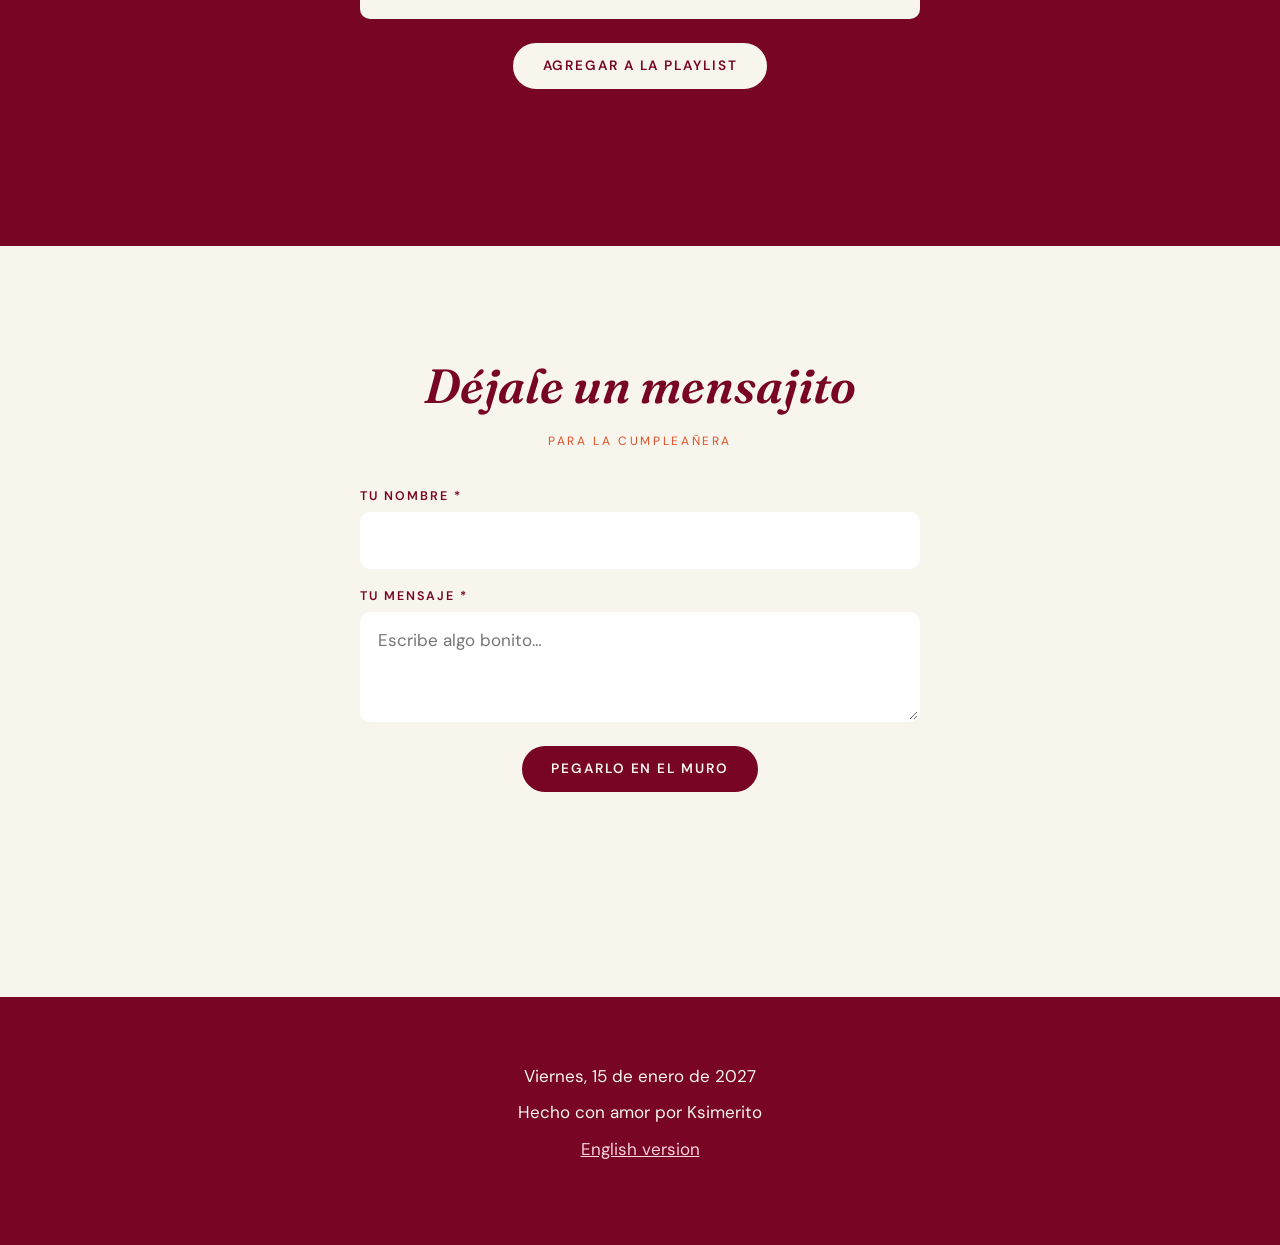
==== commit a409ef1a: "Point the dress code link to the full Pinterest board URL Co-Authored-By: Claude Opus 5.5 <noreply@a" ====
--- a/es/index.html
+++ b/es/index.html
@@ -14,7 +14,7 @@
   <link rel="preconnect" href="https://fonts.googleapis.com">
   <link rel="preconnect" href="https://fonts.gstatic.com" crossorigin>
   <link href="https://fonts.googleapis.com/css2?family=DM+Sans:opsz,wght@9..40,400;9..40,500;9..40,600;9..40,700&family=Fraunces:ital,opsz,wght@0,9..144,500;0,9..144,600;1,9..144,500;1,9..144,600&display=swap" rel="stylesheet">
-  <link rel="stylesheet" href="../styles.css?v=a3bd20a3">
+  <link rel="stylesheet" href="../styles.css?v=577e2a44">
 </head>
 <body>
   <!-- Shared icons, reused with <use href="#name"> -->
@@ -101,7 +101,7 @@
             <div class="card-top"><svg class="icon" aria-hidden="true"><use href="#i-dress"/></svg></div>
             <div class="card-body">
               <h3>Código de vestimenta</h3>
-              <p><a class="dress-link" id="dress-link" href="https://pin.it/1P9e74EO3" target="_blank" rel="noopener">Ver la inspiración <svg class="icon" aria-hidden="true"><use href="#i-external"/></svg></a></p>
+              <p><a class="dress-link" id="dress-link" href="https://www.pinterest.com/gabbyp0521/gabs-28th-bday-bash-the-art-of-getting-old/?invite_code=5bd5f6dcc5c54c289d0d2ab80975c1d4&amp;sender=848013942243695969" target="_blank" rel="noopener">Ver la inspiración <svg class="icon" aria-hidden="true"><use href="#i-external"/></svg></a></p>
               <small data-cfg="dress"></small>
             </div>
           </article>
@@ -249,7 +249,7 @@
     <p><a href="../" hreflang="en">English version</a></p>
   </footer>
 
-  <script src="../config.js?v=a3bd20a3"></script>
-  <script src="../main.js?v=a3bd20a3"></script>
+  <script src="../config.js?v=577e2a44"></script>
+  <script src="../main.js?v=577e2a44"></script>
 </body>
 </html>
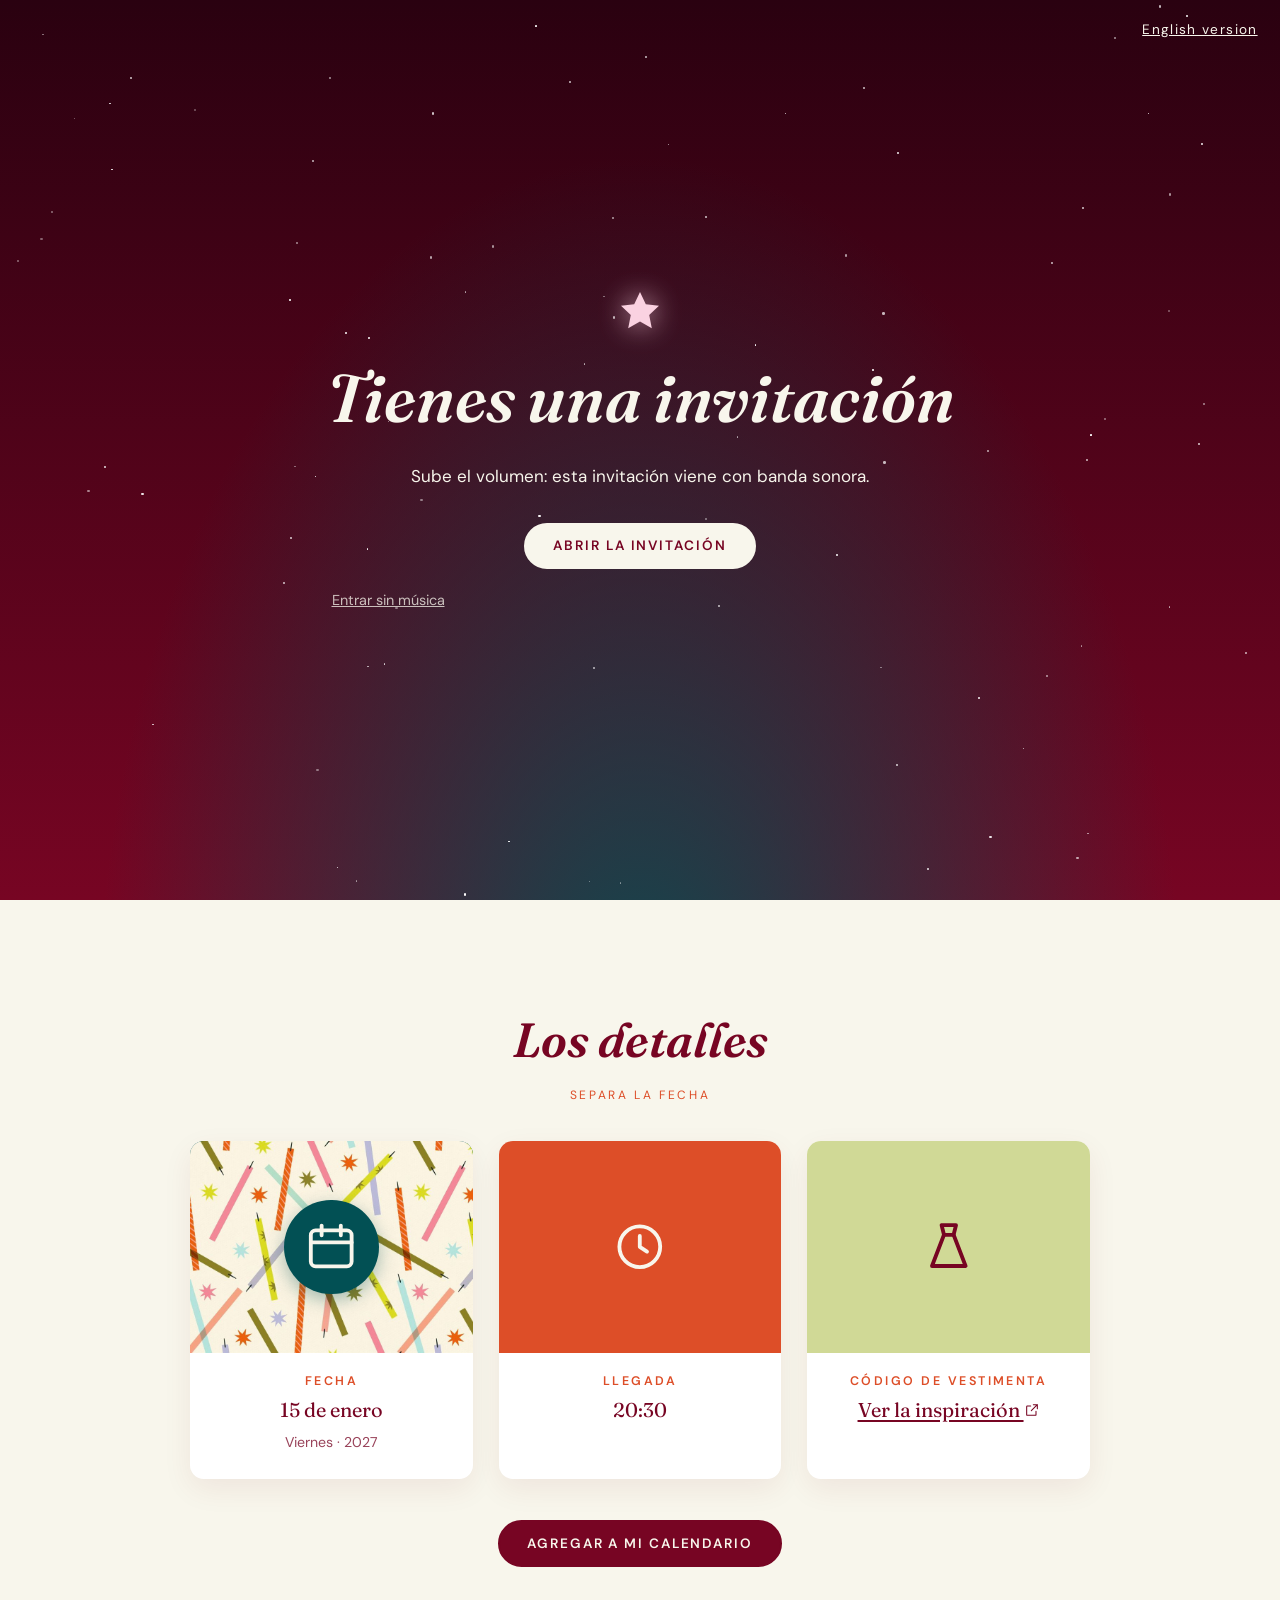
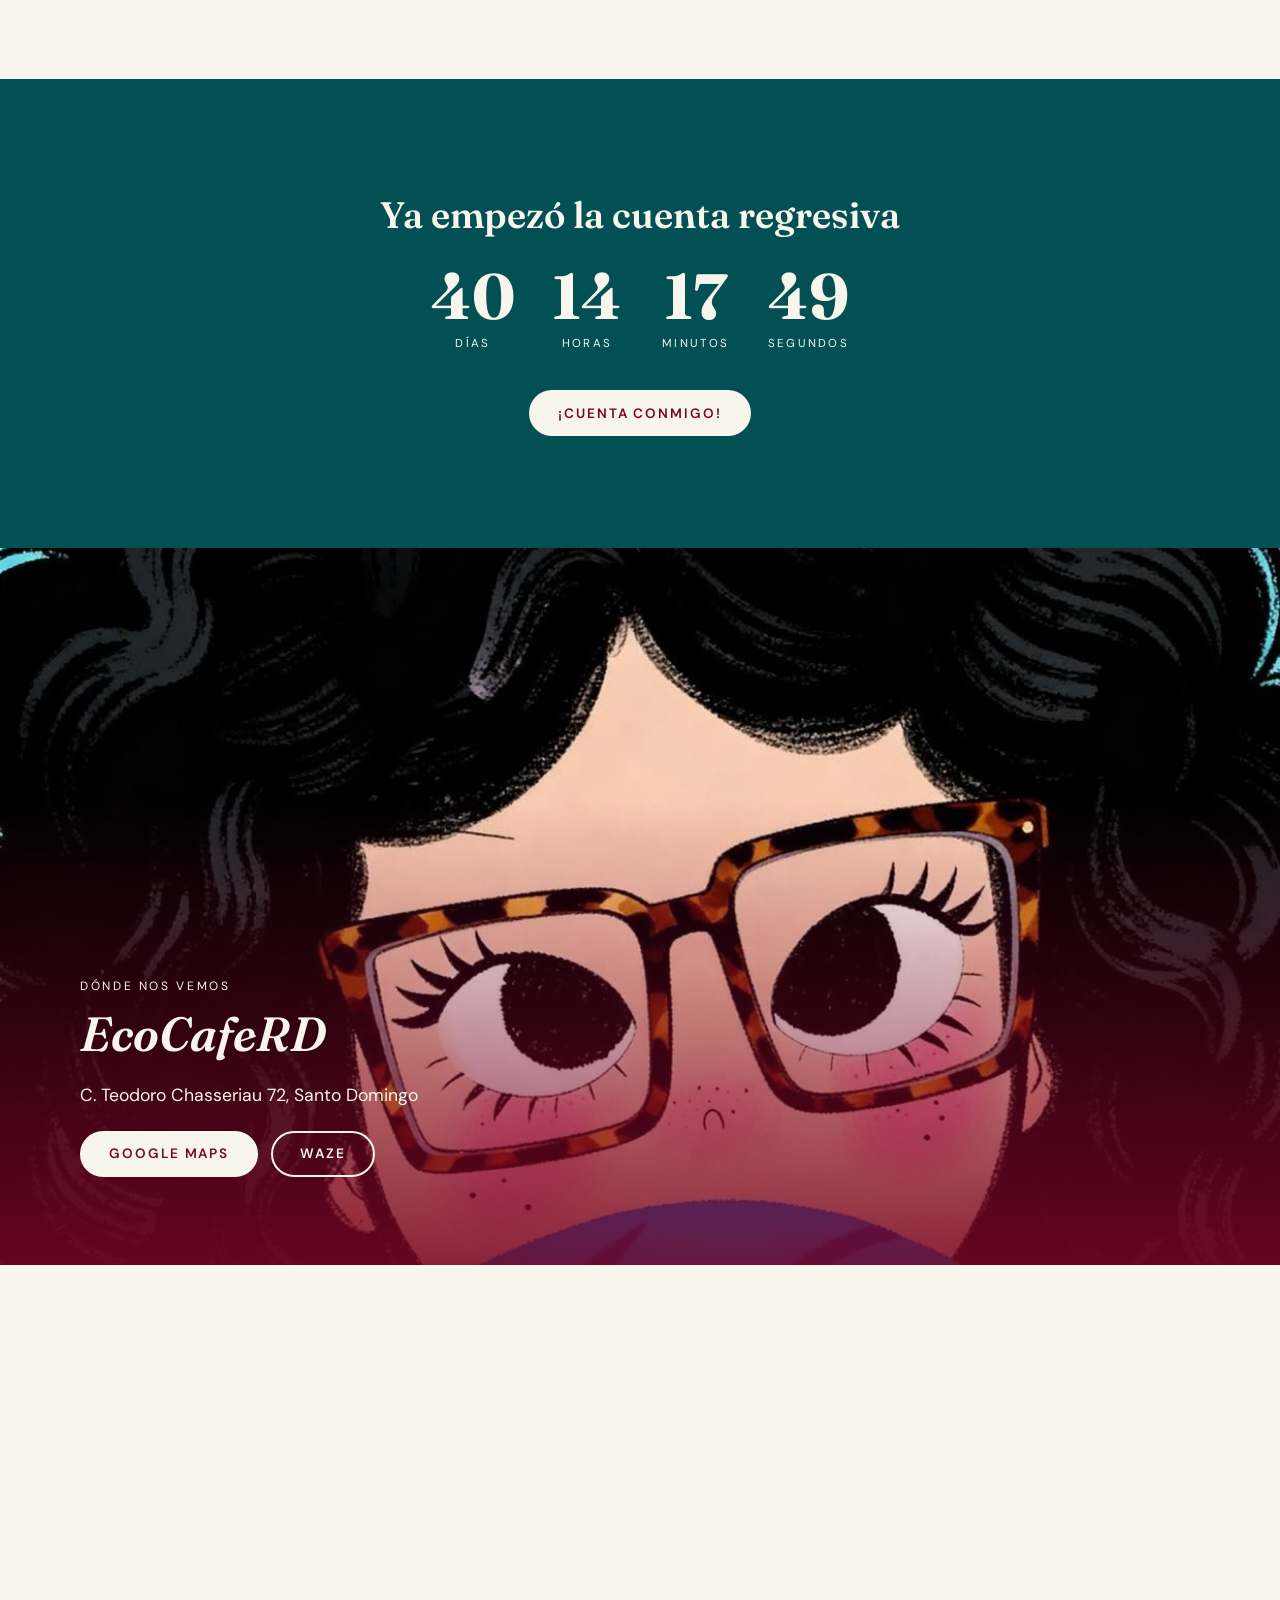
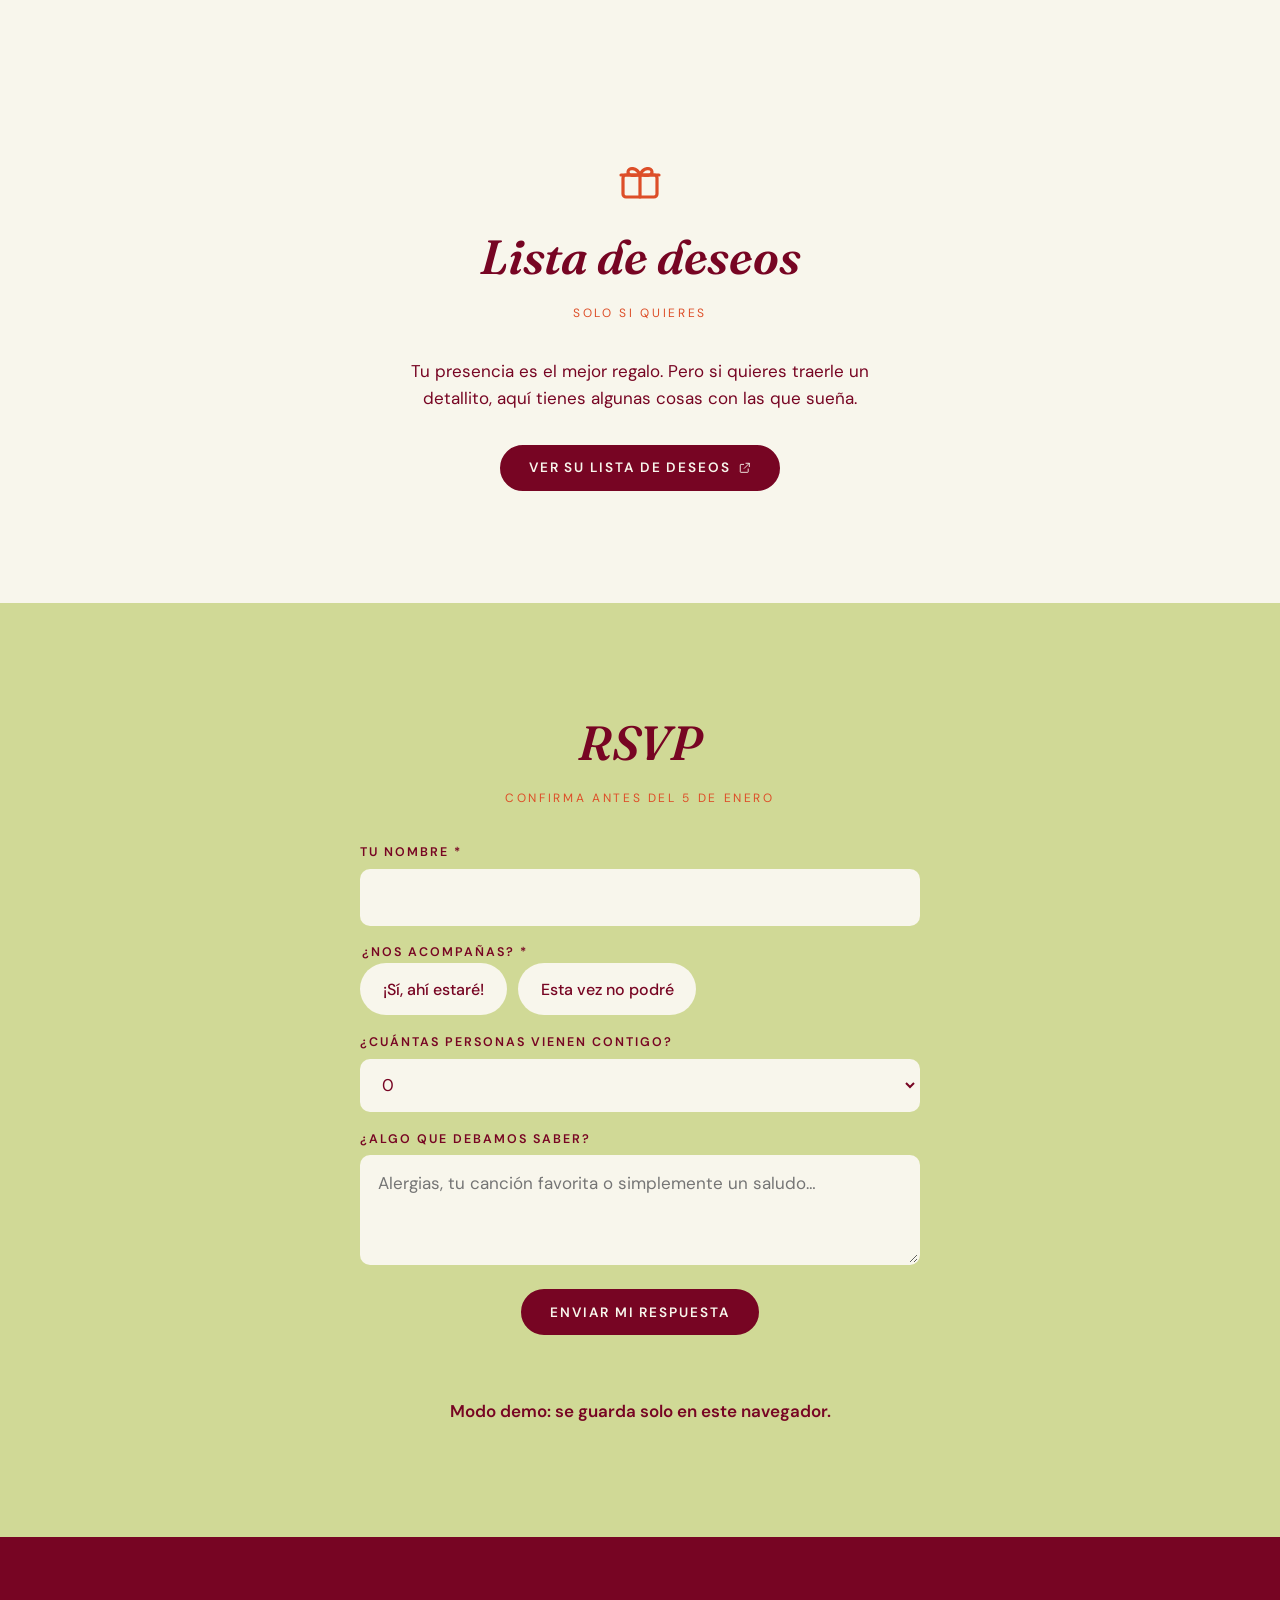
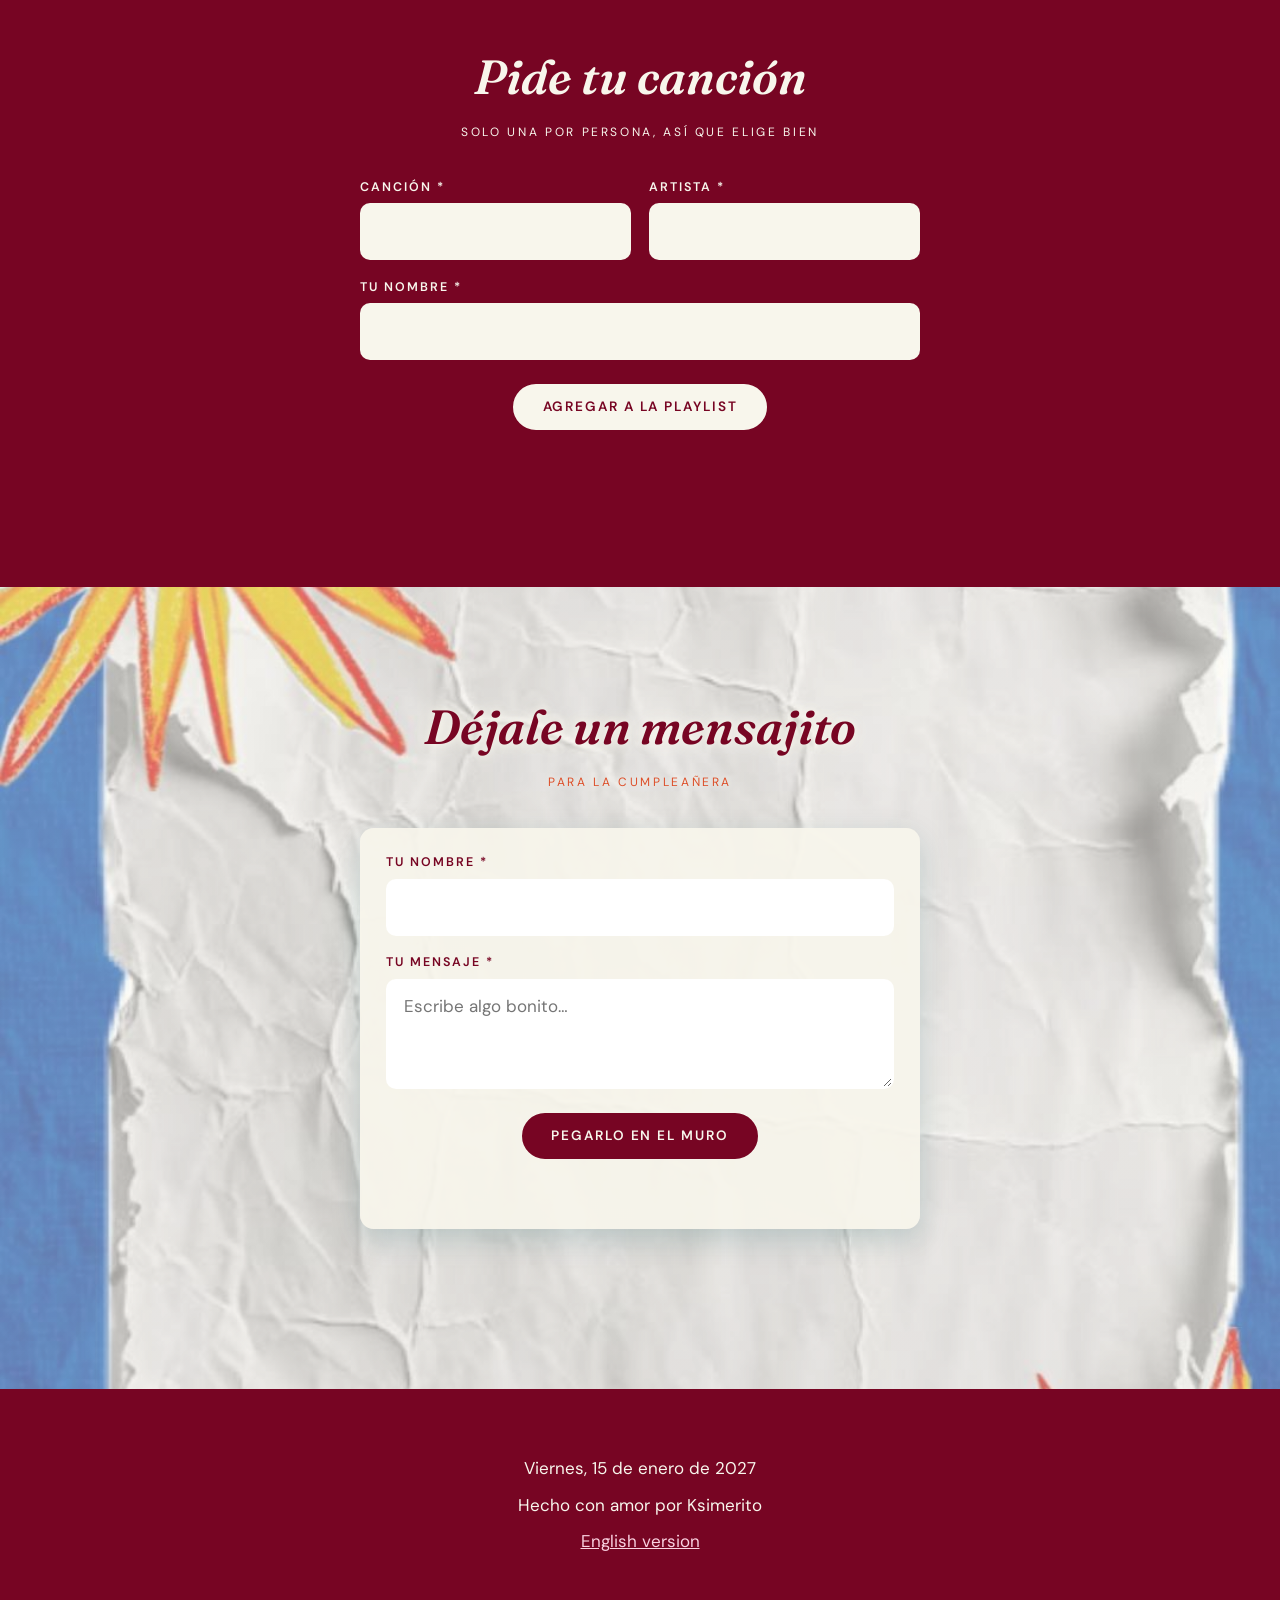
==== commit 69354643: "Add photos to the venue banner, date card and note wall Co-Authored-By: Claude Opus 5.5 <noreply@ant" ====
--- a/es/index.html
+++ b/es/index.html
@@ -14,7 +14,7 @@
   <link rel="preconnect" href="https://fonts.googleapis.com">
   <link rel="preconnect" href="https://fonts.gstatic.com" crossorigin>
   <link href="https://fonts.googleapis.com/css2?family=DM+Sans:opsz,wght@9..40,400;9..40,500;9..40,600;9..40,700&family=Fraunces:ital,opsz,wght@0,9..144,500;0,9..144,600;1,9..144,500;1,9..144,600&display=swap" rel="stylesheet">
-  <link rel="stylesheet" href="../styles.css?v=577e2a44">
+  <link rel="stylesheet" href="../styles.css?v=0f5595a7">
 </head>
 <body>
   <!-- Shared icons, reused with <use href="#name"> -->
@@ -249,7 +249,7 @@
     <p><a href="../" hreflang="en">English version</a></p>
   </footer>
 
-  <script src="../config.js?v=577e2a44"></script>
-  <script src="../main.js?v=577e2a44"></script>
+  <script src="../config.js?v=0f5595a7"></script>
+  <script src="../main.js?v=0f5595a7"></script>
 </body>
 </html>
--- a/styles.css
+++ b/styles.css
@@ -179,7 +179,8 @@
 }
 .card:hover { transform: translateY(-6px); box-shadow: 0 18px 40px rgba(119, 5, 35, .12); }
 .card .card-top { aspect-ratio: 4 / 3; display: grid; place-items: center; font-size: 3.6rem; }
-.card:nth-child(1) .card-top { background: var(--petrol); color: var(--cream); }
+.card:nth-child(1) .card-top { background: var(--petrol) url("assets/img/date.jpg") center / cover no-repeat; color: var(--cream); }
+.card:nth-child(1) .card-top .icon { box-sizing: content-box; padding: .32em; border-radius: 50%; background: var(--petrol); box-shadow: 0 6px 18px rgba(2, 80, 84, .35); }
 .card:nth-child(2) .card-top { background: var(--orange); color: var(--cream); }
 .card:nth-child(3) .card-top { background: var(--pistachio); color: var(--burgundy); }
 .card .dress-link { color: var(--burgundy); text-decoration: underline; text-underline-offset: 3px; }
@@ -194,10 +195,10 @@
 
 /* ---------- location ---------- */
 .location-photo {
-  min-height: 0; display: flex; align-items: flex-end; color: var(--cream);
+  min-height: clamp(460px, 56vw, 720px); display: flex; align-items: flex-end; color: var(--cream);
   background:
-    linear-gradient(180deg, transparent 30%, rgba(119, 5, 35, .7)),
-    url("assets/img/venue.jpg") center / cover no-repeat,
+    linear-gradient(180deg, transparent 35%, rgba(119, 5, 35, .85)),
+    url("assets/img/venue.jpg") center 40% / cover no-repeat,
     linear-gradient(160deg, var(--burgundy), var(--petrol));
 }
 .location-photo .wrap { padding: clamp(3.5rem, 8vw, 5.5rem) 0; }
@@ -261,6 +262,15 @@
 .song-list li small { margin-left: auto; opacity: .8; white-space: nowrap; }
 
 /* ---------- wall ---------- */
+#wall {
+  background:
+    linear-gradient(rgba(248, 246, 236, .4), rgba(248, 246, 236, .4)),
+    url("assets/img/note-bg.jpg") center / cover no-repeat,
+    var(--cream);
+}
+#wall .wrap > h2, #wall .wrap > .eyebrow { text-shadow: 0 0 18px var(--cream), 0 0 6px var(--cream); }
+#wall .eyebrow { opacity: 1; }
+#wall .wall-form { background: rgba(248, 246, 236, .92); padding: 1.6rem; border-radius: var(--radius); box-shadow: 0 10px 30px rgba(2, 80, 84, .18); }
 .wall-form { max-width: 560px; margin: 0 auto 3rem; }
 .wall-form .field input, .wall-form .field textarea { background: #fff; }
 .wall { columns: 3 260px; column-gap: 1.4rem; }
